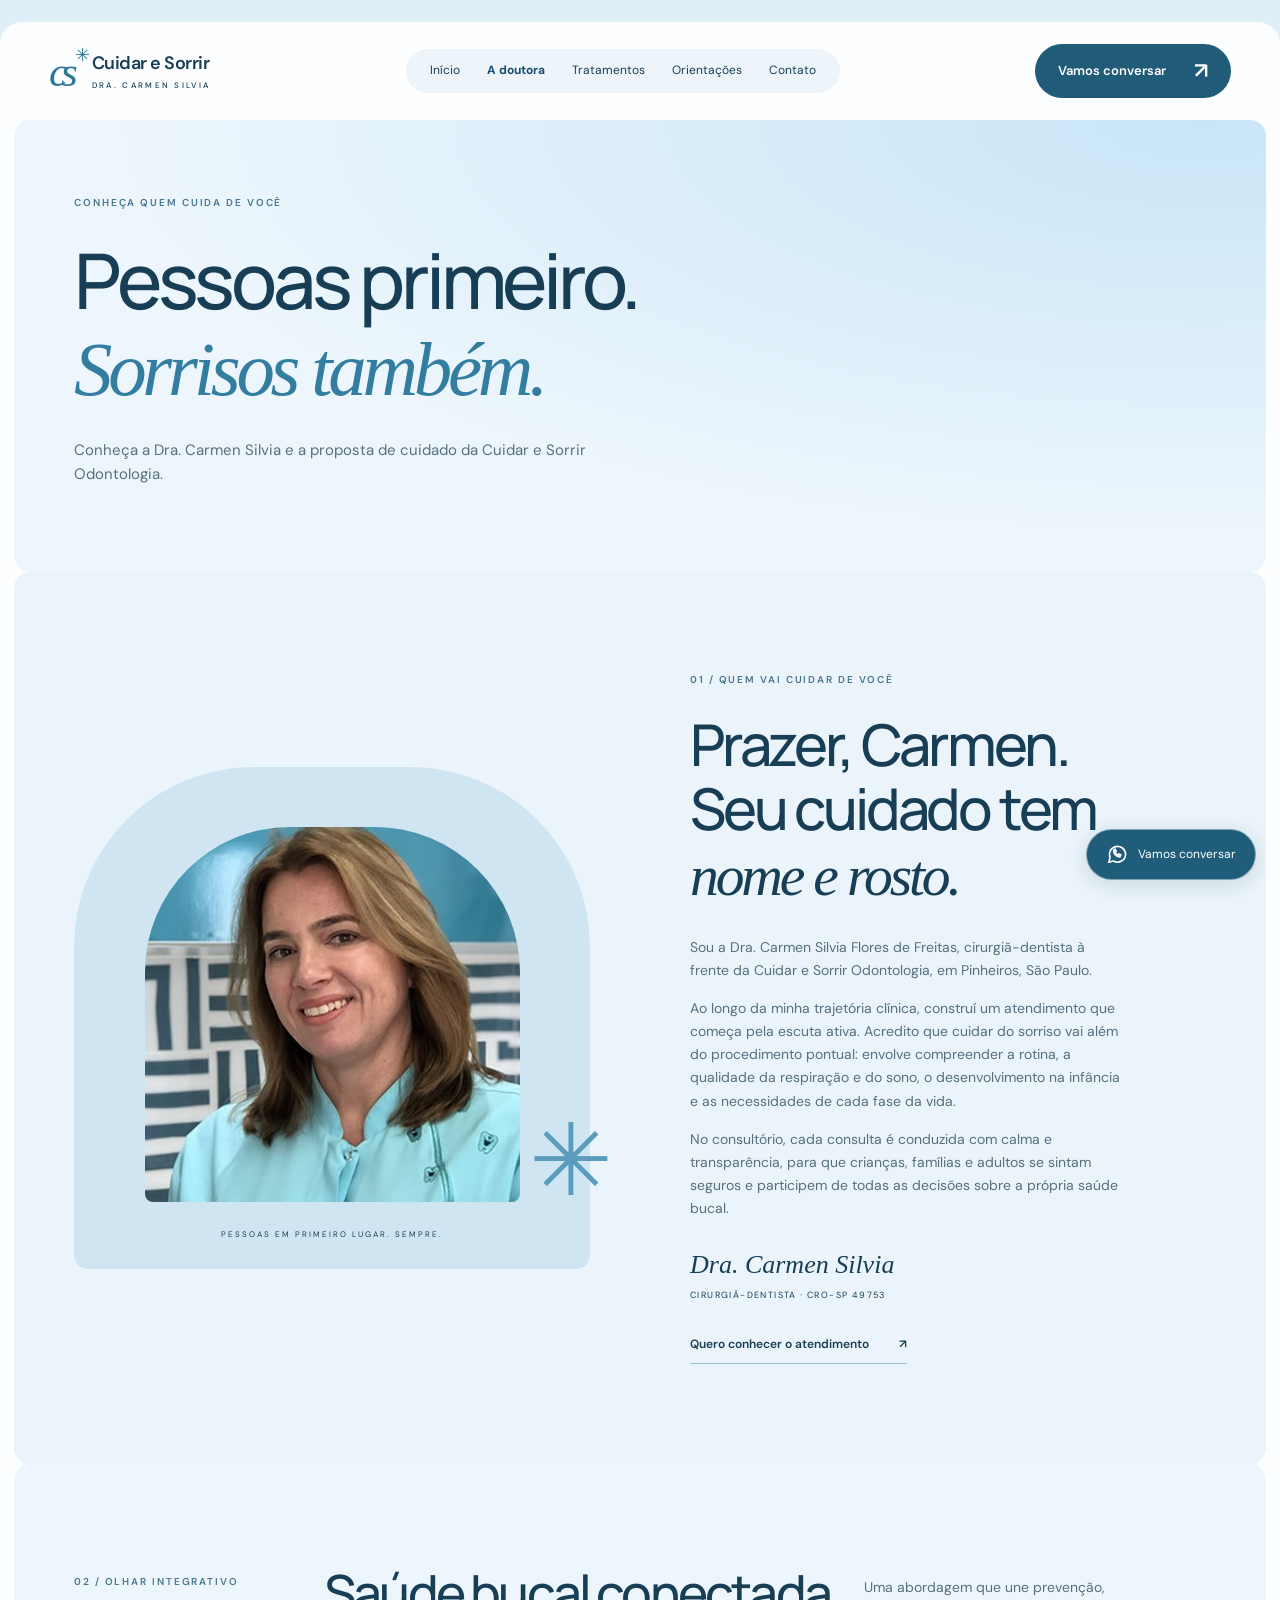
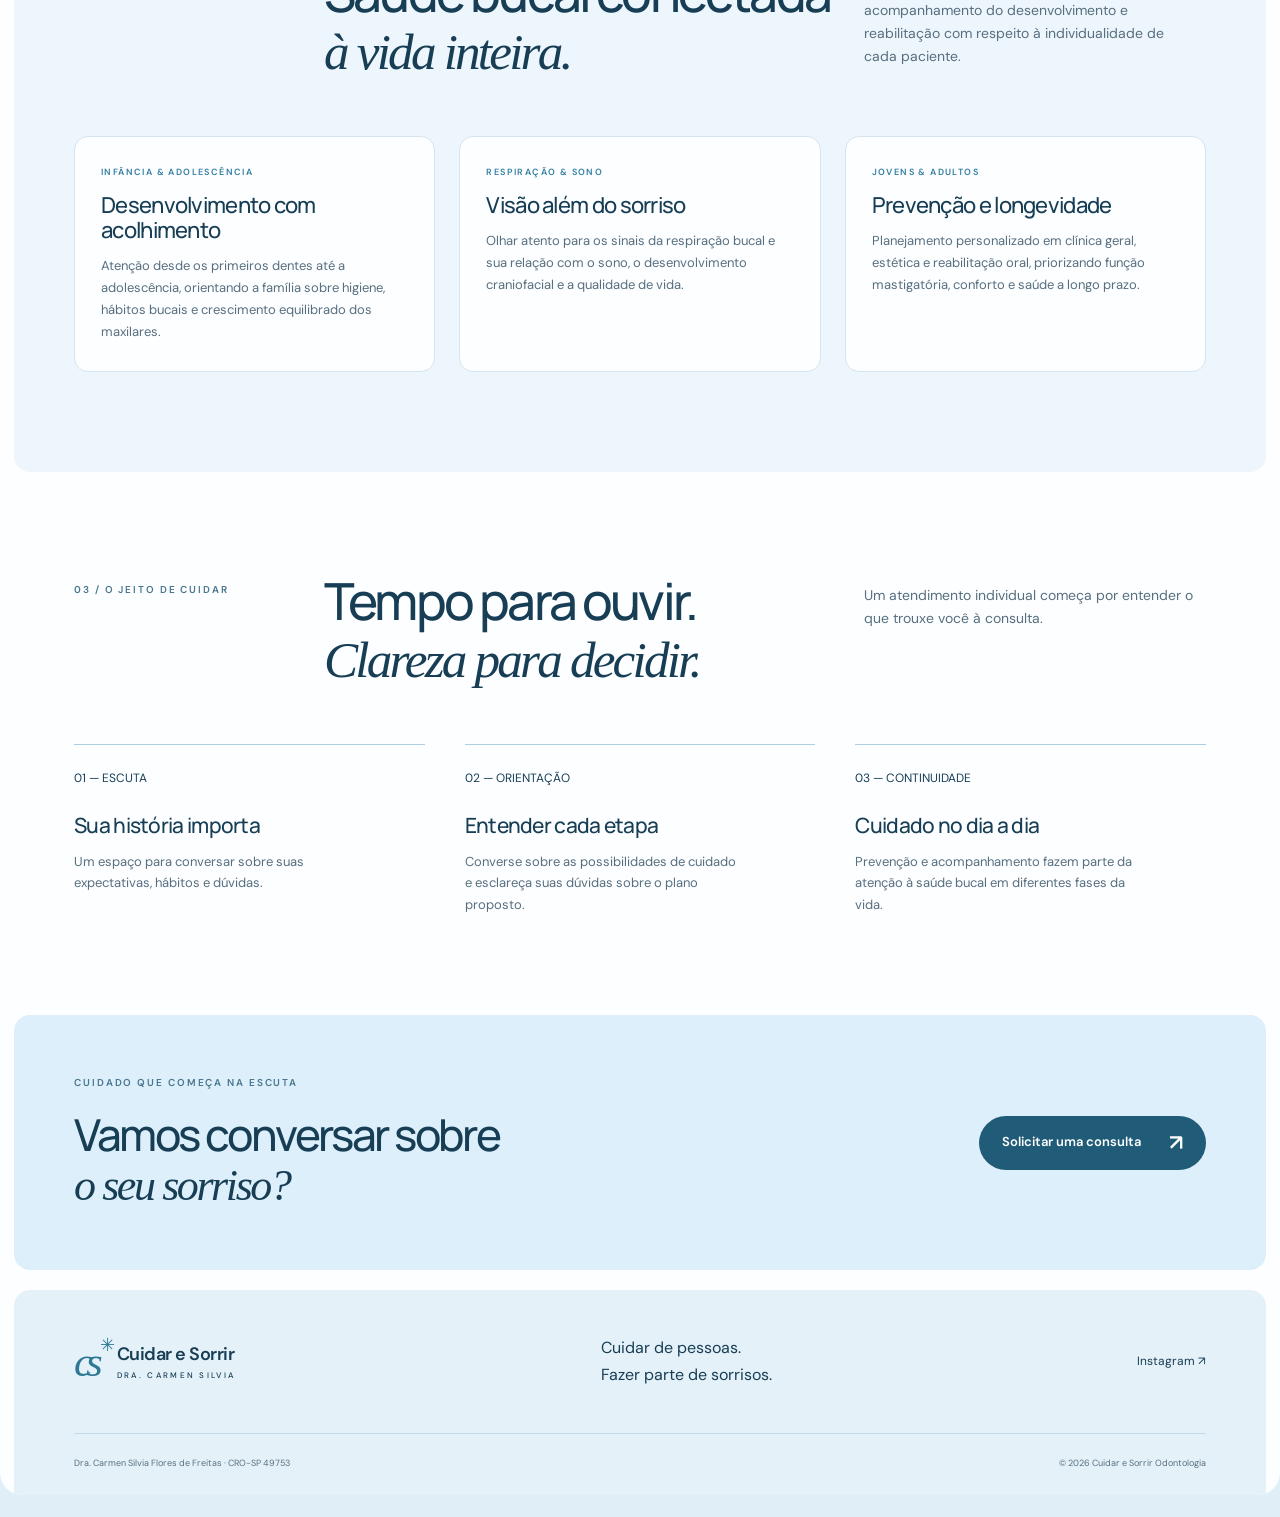
==== a-doutora.html @ aff5146d "dracarmen" ====
<!doctype html><html lang="pt-BR"><head><meta charset="utf-8"><meta name="viewport" content="width=device-width,initial-scale=1"><title>A doutora · Carmen Silvia | Cuidar e Sorrir</title><meta name="description" content="Conheça a Dra. Carmen Silvia Flores de Freitas, CRO-SP 49753, da Cuidar e Sorrir Odontologia em Pinheiros."><meta name="robots" content="index,follow"><link rel="canonical" href="https://dracarmensilvia.com.br/a-doutora.html"><meta name="theme-color" content="#dceff8"><meta property="og:locale" content="pt_BR"><meta property="og:site_name" content="Cuidar e Sorrir Odontologia"><meta property="og:title" content="A doutora · Carmen Silvia | Cuidar e Sorrir"><meta property="og:description" content="Conheça a Dra. Carmen Silvia Flores de Freitas, CRO-SP 49753, da Cuidar e Sorrir Odontologia em Pinheiros."><meta property="og:type" content="website"><meta property="og:url" content="https://dracarmensilvia.com.br/a-doutora.html"><meta property="og:image" content="https://dracarmensilvia.com.br/assets/dra-carmen.jpg"><meta property="og:image:alt" content="Dra. Carmen Silvia Flores de Freitas - Cuidar e Sorrir Odontologia"><meta name="twitter:card" content="summary_large_image"><link rel="icon" href="favicon.svg" type="image/svg+xml"><link rel="stylesheet" href="style.css"><link rel="stylesheet" href="blue-theme.css"><link rel="stylesheet" href="mobile.css"><script type="application/ld+json">{"@context":"https://schema.org","@type":"Dentist","name":"Dra. Carmen Silvia Flores de Freitas — Cuidar e Sorrir Odontologia","image":"https://dracarmensilvia.com.br/assets/dra-carmen.jpg","telephone":"+55-11-99975-5757","address":{"@type":"PostalAddress","streetAddress":"Rua Amaro Cavalheiro, 347, Sala 720","addressLocality":"São Paulo","addressRegion":"SP","postalCode":"05425-011","addressCountry":"BR"},"sameAs":["https://www.instagram.com/dracarmensilvia/"],"@id":"https://dracarmensilvia.com.br/#consultorio","url":"https://dracarmensilvia.com.br/"}</script><script defer src="script.js"></script></head><body><a class="skip" href="#conteudo">Pular para o conteúdo</a><div class="page"><header class="header">
<a class="brand" href="index.html" aria-label="Cuidar e Sorrir, início"><span class="brand-symbol" aria-hidden="true">cs<span>✳</span></span><span>Cuidar e Sorrir<small>DRA. CARMEN SILVIA</small></span></a>
<button class="menu-toggle" aria-expanded="false" aria-controls="navegacao" type="button">Menu <span aria-hidden="true">☰</span></button>
<nav id="navegacao" aria-label="Principal"><a href="index.html">Início</a><a aria-current="page" href="a-doutora.html">A doutora</a><a href="tratamentos.html">Tratamentos</a><a href="orientacoes.html">Orientações</a><a href="contato.html">Contato</a></nav>
<a class="button header-cta" href="contato.html#agendar">Vamos conversar <span aria-hidden="true">↗</span></a>
</header><main id="conteudo"><section class="page-banner"><span class="eyebrow dark">CONHEÇA QUEM CUIDA DE VOCÊ</span><h1>Pessoas primeiro.<br><em>Sorrisos também.</em></h1><p>Conheça a Dra. Carmen Silvia e a proposta de cuidado da Cuidar e Sorrir Odontologia.</p></section><section class="about section" id="doutora" aria-labelledby="doutora-titulo"><div class="portrait-wrap"><div class="portrait"><img src="assets/dra-carmen.jpg" alt="Dra. Carmen Silvia sorrindo, com uniforme azul-claro" loading="lazy" width="375" height="375"></div><span class="portrait-note">PESSOAS EM PRIMEIRO LUGAR. SEMPRE.</span><span class="portrait-flower" aria-hidden="true">✳</span></div><div class="about-copy"><span class="eyebrow dark">01 / QUEM VAI CUIDAR DE VOCÊ</span><h2 id="doutora-titulo">Prazer, Carmen.<br>Seu cuidado tem<br><em>nome e rosto.</em></h2><p>Sou a Dra. Carmen Silvia Flores de Freitas, cirurgiã-dentista à frente da Cuidar e Sorrir Odontologia, em Pinheiros, São Paulo.</p><p>Ao longo da minha trajetória clínica, construí um atendimento que começa pela escuta ativa. Acredito que cuidar do sorriso vai além do procedimento pontual: envolve compreender a rotina, a qualidade da respiração e do sono, o desenvolvimento na infância e as necessidades de cada fase da vida.</p><p>No consultório, cada consulta é conduzida com calma e transparência, para que crianças, famílias e adultos se sintam seguros e participem de todas as decisões sobre a própria saúde bucal.</p><div class="signature">Dra. Carmen Silvia<small>CIRURGIÃ-DENTISTA · CRO-SP 49753</small></div><a class="text-link" href="contato.html#agendar">Quero conhecer o atendimento <span aria-hidden="true">↗</span></a></div></section><section class="section trust-strip" aria-labelledby="pilares-titulo"><div class="section-heading"><span class="eyebrow dark">02 / OLHAR INTEGRATIVO</span><h2 id="pilares-titulo">Saúde bucal conectada<br><em>à vida inteira.</em></h2><p>Uma abordagem que une prevenção, acompanhamento do desenvolvimento e reabilitação com respeito à individualidade de cada paciente.</p></div><div class="trust-grid"><div class="trust-card"><span>INFÂNCIA & ADOLESCÊNCIA</span><h3>Desenvolvimento com acolhimento</h3><p>Atenção desde os primeiros dentes até a adolescência, orientando a família sobre higiene, hábitos bucais e crescimento equilibrado dos maxilares.</p></div><div class="trust-card"><span>RESPIRAÇÃO & SONO</span><h3>Visão além do sorriso</h3><p>Olhar atento para os sinais da respiração bucal e sua relação com o sono, o desenvolvimento craniofacial e a qualidade de vida.</p></div><div class="trust-card"><span>JOVENS & ADULTOS</span><h3>Prevenção e longevidade</h3><p>Planejamento personalizado em clínica geral, estética e reabilitação oral, priorizando função mastigatória, conforto e saúde a longo prazo.</p></div></div></section><section class="section"><div class="section-heading"><span class="eyebrow dark">03 / O JEITO DE CUIDAR</span><h2>Tempo para ouvir.<br><em>Clareza para decidir.</em></h2><p>Um atendimento individual começa por entender o que trouxe você à consulta.</p></div><div class="steps"><div><span>01 — ESCUTA</span><h3>Sua história importa</h3><p>Um espaço para conversar sobre suas expectativas, hábitos e dúvidas.</p></div><div><span>02 — ORIENTAÇÃO</span><h3>Entender cada etapa</h3><p>Converse sobre as possibilidades de cuidado e esclareça suas dúvidas sobre o plano proposto.</p></div><div><span>03 — CONTINUIDADE</span><h3>Cuidado no dia a dia</h3><p>Prevenção e acompanhamento fazem parte da atenção à saúde bucal em diferentes fases da vida.</p></div></div></section><section class="page-cta"><div><span class="eyebrow dark">CUIDADO QUE COMEÇA NA ESCUTA</span><h2>Vamos conversar sobre<br><em>o seu sorriso?</em></h2></div><a class="button" href="contato.html#agendar">Solicitar uma consulta <span aria-hidden="true">↗</span></a></section></main><footer><div class="footer-top"><a class="brand" href="index.html"><span class="brand-symbol" aria-hidden="true">cs<span>✳</span></span><span>Cuidar e Sorrir<small>DRA. CARMEN SILVIA</small></span></a><p>Cuidar de pessoas.<br>Fazer parte de sorrisos.</p><a href="https://www.instagram.com/dracarmensilvia/" target="_blank" rel="noopener noreferrer">Instagram ↗</a></div><div class="footer-bottom"><span>Dra. Carmen Silvia Flores de Freitas · CRO-SP 49753</span><span>© <span id="year">2026</span> Cuidar e Sorrir Odontologia</span></div></footer></div><a class="floating" href="https://wa.me/5511999755757" target="_blank" rel="noopener noreferrer" aria-label="Conversar com a clínica pelo WhatsApp"><svg width="23" height="23" viewBox="0 0 24 24" fill="none" stroke="currentColor" stroke-width="1.7" aria-hidden="true"><path d="M20.5 11.5a8.5 8.5 0 0 1-12.8 7.3L3 20l1.2-4.6A8.5 8.5 0 1 1 20.5 11.5Z"/><path d="M8 7.5c0 4 2.5 6.5 6.5 7l1-2-2-1-1 1c-1.5-.7-2.3-1.5-3-3l1-1-1-2-1.5 1Z"/></svg><span>Vamos conversar</span></a></body></html>
---- style.css ----
@import url('https://fonts.googleapis.com/css2?family=DM+Sans:wght@400;500;600;700&family=Manrope:wght@400;500;600;700;800&display=swap');
:root{--ink:#193c36;--muted:#62716a;--green:#153f37;--lime:#deedc9;--paper:#fffefa;--line:#dce2d9}*{box-sizing:border-box}html{scroll-behavior:smooth;scroll-padding-top:100px}body{margin:0;background:#e4ece7;color:var(--ink);font-family:'DM Sans',Arial,sans-serif;font-size:15px;line-height:1.65}button,input,select{font:inherit}a{color:inherit;text-decoration:none}button,a,input,select,summary{-webkit-tap-highlight-color:transparent}button{cursor:pointer}a:focus-visible,button:focus-visible,summary:focus-visible{outline:3px solid #b2822c;outline-offset:5px}input:focus,select:focus{outline:2px solid #59784e;outline-offset:2px}img{display:block;max-width:100%}h1,h2,h3,p{margin:0}h1,h2,h3{font-family:Manrope,Arial,sans-serif;font-weight:500;letter-spacing:-.055em;line-height:1.12}h2{font-size:clamp(36px,4.5vw,64px)}h2 em,h1 em{font-family:Georgia,serif;font-weight:400}p{color:var(--muted)}.page{max-width:1500px;margin:22px auto;background:var(--paper);padding:0 14px;border-radius:22px;overflow:hidden}.header{height:98px;display:flex;align-items:center;justify-content:space-between;padding:0 35px;gap:20px}.brand{display:flex;align-items:center;gap:12px;font-weight:600;font-size:18px;line-height:1.25;letter-spacing:-.5px}.brand small{display:block;font-size:8px;font-weight:500;letter-spacing:2.3px;margin-top:5px}.brand-symbol{position:relative;font:italic 43px Georgia;letter-spacing:-7px;padding-right:9px}.brand-symbol>span{position:absolute;font:18px Arial;right:-3px;top:-3px}.header nav{display:flex;gap:27px;background:#f0f3ed;padding:12px 24px;border-radius:40px;font-size:12px}.header nav a:hover{color:#7c5924}.button{display:inline-flex;align-items:center;justify-content:center;gap:28px;border:0;border-radius:40px;background:var(--green);color:white;padding:16px 23px;font-size:13px;font-weight:600;line-height:1.3;transition:background .2s,transform .2s}.button:hover{background:#386153;transform:translateY(-2px)}.button span{font-size:22px;line-height:1}.menu-toggle{display:none}.hero{position:relative;isolation:isolate;min-height:720px;background:#193e39;border-radius:15px;color:white;padding:32px 44px;display:flex;flex-direction:column;justify-content:space-between;overflow:hidden}.hero-art{position:absolute;inset:0;z-index:-2;background-image:linear-gradient(90deg,rgba(12,42,37,.98),rgba(12,42,37,.91) 29%,rgba(12,42,37,.12) 76%),url('assets/respiracao-e-sono.jpg');background-size:cover,72% auto;background-position:center,right top;background-repeat:no-repeat}.hero:after{content:'';position:absolute;inset:50% 0 0;z-index:-1;background:linear-gradient(transparent,#163b36)}.hero-top{display:flex;align-items:center;justify-content:space-between;gap:20px}.eyebrow{display:block;font-size:10px;font-weight:600;letter-spacing:1.9px;color:#dfeddb}.eyebrow i{display:inline-block;background:#d3e9bd;width:7px;height:7px;border-radius:50%;margin-right:9px}.hero-coordinate{font-size:9px;letter-spacing:1.7px}.hero-copy{padding:48px 0}.hero h1{font-size:clamp(62px,7.2vw,105px);line-height:1.01;letter-spacing:-6px}.hero h1 em{color:var(--lime)}.hero-copy p{color:#e3eae1;font-size:14px;margin:25px 0}.light{background:var(--paper);color:var(--ink)}.light:hover{background:var(--lime)}.hero-bottom{display:flex;align-items:end;justify-content:space-between;gap:20px}.tags{display:flex;flex-wrap:wrap;gap:7px;max-width:370px}.tags a{font-size:10px;padding:7px 13px;background:#ffffff13;border:1px solid #ffffff35;border-radius:30px;backdrop-filter:blur(10px)}.tags a:hover{background:#ffffff30}.doctor-mini{display:flex;align-items:center;gap:14px;background:var(--paper);color:var(--ink);padding:12px 16px 12px 12px;border-radius:12px}.doctor-mini img{object-fit:cover;border-radius:7px}.doctor-mini strong{font-size:13px;display:block}.doctor-mini small{font-size:10px;color:var(--muted)}.doctor-mini>span:last-child{margin-left:15px;font-size:23px}.intro-strip{display:flex;justify-content:space-between;align-items:center;gap:30px;padding:38px 44px;border-bottom:1px solid var(--line)}.intro-strip p{font-size:16px}.intro-strip strong{font-weight:400;color:var(--ink)}.intro-strip>span{font-size:9px;letter-spacing:1px}.intro-strip b{font-size:20px;margin:0 12px;font-weight:400}.section{padding:100px 60px}.dark{color:#5a7062}.section-heading{display:grid;grid-template-columns:.65fr 1.5fr 1fr;gap:28px;align-items:start;margin-bottom:55px}.section-heading>.eyebrow{padding-top:10px}.section-heading p{font-size:14px;padding-top:12px;max-width:330px}.section-heading h2{font-size:clamp(36px,4vw,56px)}.service{display:grid;grid-template-columns:.25fr 1.3fr 1.3fr 50px;gap:30px;align-items:center;padding:31px 0;border-top:1px solid var(--line);transition:background .2s}.service:last-child{border-bottom:1px solid var(--line)}.service:hover{background:#f0f4e9}.number{font-size:12px;color:#829080}.service h3{font-size:27px;letter-spacing:-1px}.service-label{font-size:9px;font-weight:600;letter-spacing:1px}.service p{font-size:13px;max-width:390px;margin-top:8px}.circle{border:1px solid #a9b8a7;border-radius:50%;width:44px;height:44px;display:grid;place-items:center;font-size:23px}.service:hover .circle{background:var(--green);color:white}.about{background:#eef1e8;display:grid;grid-template-columns:1fr 1fr;gap:100px;align-items:center;border-radius:16px}.portrait-wrap{position:relative;background:#d6e0d2;border-radius:180px 180px 14px 14px;padding:60px 36px 28px}.portrait{max-width:375px;margin:0 auto;overflow:hidden;border-radius:145px 145px 8px 8px}.portrait img{width:100%;height:auto}.portrait-note{display:block;text-align:center;font-size:8px;letter-spacing:2px;margin-top:26px}.portrait-flower{position:absolute;right:-23px;bottom:58px;font-size:100px;line-height:1;color:#718a62}.about h2{margin:23px 0 28px}.about p{font-size:14px;margin:15px 0;max-width:430px}.signature{font:italic 26px Georgia;margin:30px 0}.signature small{display:block;font:9px 'DM Sans',Arial;letter-spacing:1.4px;margin-top:9px}.text-link{display:inline-flex;gap:30px;align-items:center;border-bottom:1px solid #a8b4a0;padding-bottom:8px;font-size:12px;font-weight:600}.text-link:hover{color:#8a642b}.education .text-link{margin-top:23px}.editorial-grid{display:grid;grid-template-columns:.7fr 2fr;gap:55px}.big-asterisk{display:block;font-size:120px;font-weight:400;line-height:1;color:#769266;margin:0 0 30px}.editorial-intro h3{font-size:27px;letter-spacing:-1px}.editorial-intro p{font-size:13px;margin-top:20px;max-width:240px}.editorial-count{display:block;font-size:8px;line-height:2;letter-spacing:1.3px;margin-top:45px}.publications{display:grid;grid-template-columns:repeat(2,minmax(0,1fr));gap:24px}.publication{padding:0;border:0;background:transparent;color:var(--ink);text-align:left;min-width:0}.publication img{width:100%;height:auto;aspect-ratio:4/5;object-fit:contain;border-radius:12px;background:#e9f4fa;transition:filter .2s}.publication:hover img{filter:brightness(.94)}.publication>span{display:flex;justify-content:space-between;align-items:center;padding:12px 2px;font-size:12px}.publication b{font-size:23px;font-weight:400}.content-note{font-size:11px;border-top:1px solid var(--line);margin-top:35px;padding-top:18px}.journey{background:#e2ebd8;border-radius:16px}.journey h2{margin-top:22px}.steps{display:grid;grid-template-columns:repeat(3,1fr);gap:40px;margin-top:55px}.steps>div{border-top:1px solid #acbda4;padding-top:20px}.steps span{font-size:12px}.steps h3{font-size:21px;letter-spacing:-.7px;margin:25px 0 13px}.steps p{font-size:13px;max-width:280px}.booking{display:grid;grid-template-columns:1.1fr 1fr;gap:100px;background:var(--green);color:white;border-radius:16px;margin-top:14px}.booking h2{font-size:clamp(40px,5.5vw,76px);margin:26px 0}.booking h2 em{color:var(--lime)}.booking p{color:#c7d6cd;font-size:14px}.booking-details{margin-top:40px;padding-top:22px;border-top:1px solid #ffffff30}.booking-details span{display:block;font-size:14px}.booking-details small{display:block;margin-top:8px;font-size:11px;color:#c7d6cd}form{background:var(--paper);color:var(--ink);border-radius:14px;padding:32px;align-self:center}form h3{font-size:24px;letter-spacing:-1px;margin-bottom:28px}label{display:block;margin:17px 0 7px;font-size:11px;font-weight:600}label span{color:var(--muted);font-weight:400}input,select{width:100%;min-height:48px;border:1px solid #dce2d9;background:#fff;color:var(--ink);border-radius:7px;padding:11px 12px;font-size:12px}form .button{width:100%;margin-top:26px;justify-content:space-between}.booking .form-note{font-size:10px;line-height:1.6;color:var(--muted);margin-top:14px}.contact{display:grid;grid-template-columns:1fr 1fr;gap:70px}.contact h2{margin:22px 0 30px}.contact-info>div{padding:20px 0;border-bottom:1px solid var(--line)}.contact-info>div:first-child{padding-top:0}.contact-info span{font-size:9px;letter-spacing:1.4px;color:var(--muted)}.contact-info p,.contact-info a{display:block;font-size:16px;margin-top:9px;color:var(--ink)}.faq{display:grid;grid-template-columns:1fr 1.4fr;gap:50px;border-top:1px solid var(--line);padding-top:65px}.faq h2{font-size:40px;margin-top:15px}details{border-bottom:1px solid var(--line)}summary{cursor:pointer;padding:20px 26px 20px 0;font-size:14px}details p{font-size:13px;padding-bottom:22px;max-width:560px}footer{padding:45px 60px 24px;background:#eaf0e5;border-radius:16px 16px 0 0}.footer-top{display:flex;align-items:center;justify-content:space-between;gap:25px;padding-bottom:45px}.footer-top p{font-size:16px;color:var(--ink)}.footer-top>a:last-child{font-size:12px}.footer-bottom{border-top:1px solid #ccd7c7;padding-top:22px;display:flex;justify-content:space-between;gap:20px;font-size:9px;color:var(--muted)}.floating{position:fixed;right:24px;bottom:20px;display:flex;align-items:center;gap:9px;background:#1a533f;color:white;border:1px solid #ffffff70;border-radius:40px;padding:13px 19px;z-index:20;box-shadow:0 4px 20px #193c3626;font-size:12px}.floating:hover{background:#2e6e54}.skip{position:fixed;left:20px;top:-100px;background:white;padding:15px;z-index:99}.skip:focus{top:15px}dialog{border:0;border-radius:12px;max-width:min(600px,94vw);max-height:92dvh;padding:16px;background:var(--paper);color:var(--ink)}dialog::backdrop{background:#06241fe8}dialog img{width:auto;max-height:72dvh;margin:auto;object-fit:contain}dialog>a{display:block;font-size:12px;text-align:center;padding-top:12px}.dialog-header{display:flex;align-items:center;justify-content:space-between;gap:20px;margin-bottom:12px}.dialog-header h2{font-size:17px;letter-spacing:-.4px}.dialog-header button{background:#eaf0e5;border:0;border-radius:50%;width:36px;height:36px;flex-shrink:0}body.modal-open{overflow:hidden}
@media(min-width:1500px){.page{margin:30px auto}}@media(max-width:1100px){.section{padding:75px 35px}.header{padding:0 20px}.header nav{gap:15px;padding:12px 18px}.hero{padding:30px;min-height:660px}.hero h1{font-size:85px}.section-heading{grid-template-columns:1fr 1fr}.section-heading>.eyebrow{grid-column:1/-1}.about,.booking{gap:50px}.intro-strip{padding:30px}.intro-strip>span{max-width:290px}.service{gap:20px}.editorial-grid{gap:25px}.editorial-intro h3{font-size:23px}}
@media(max-width:760px){html{scroll-padding-top:20px}.page{margin:8px;padding:0 7px;border-radius:16px}.header{height:83px;padding:0 12px;flex-wrap:wrap;position:relative;z-index:10}.brand{font-size:16px;gap:9px}.brand small{font-size:7px}.brand-symbol{font-size:37px}.header-cta{display:none}.menu-toggle{display:flex;gap:13px;background:transparent;border:1px solid #c8d2c3;border-radius:30px;padding:8px 14px;font-size:12px;color:var(--ink)}.header nav{display:none;position:absolute;left:0;right:0;top:76px;background:var(--paper);border:1px solid var(--line);border-radius:12px;padding:18px;box-shadow:0 12px 20px #193c3620;flex-direction:column;font-size:15px}.header nav.open{display:flex}.hero{min-height:760px;padding:25px 22px}.hero-art{background-size:cover,auto 79%;background-position:center,66% top;background-image:linear-gradient(90deg,#103b35eb,#103b3590 60%,#103b3530),url('assets/respiracao-e-sono.jpg')}.hero-top{align-items:start}.hero-coordinate{display:none}.eyebrow{font-size:8px;letter-spacing:1.3px}.hero-copy{padding:40px 0}.hero h1{font-size:clamp(60px,12vw,86px);letter-spacing:-3.7px}.hero-copy p{font-size:13px;line-height:1.8}.hero-bottom{flex-direction:column;align-items:start;gap:22px}.tags{max-width:100%}.tags a{font-size:9px}.doctor-mini{width:100%;max-width:310px}.doctor-mini>span:last-child{margin-left:auto}.intro-strip{padding:28px 17px;display:block}.intro-strip p{font-size:14px}.intro-strip>span{display:block;font-size:7px;max-width:100%;margin-top:20px}.intro-strip b{margin:0 7px;font-size:15px}.section{padding:65px 18px}.section-heading{grid-template-columns:1fr;gap:20px;margin-bottom:32px}.section-heading h2{font-size:40px}.section-heading p{max-width:100%;padding-top:0;font-size:13px}.service{grid-template-columns:25px 1fr 36px;gap:12px;padding:26px 0}.service h3{font-size:26px}.service>div{grid-column:2;grid-row:2}.service>.circle{grid-column:3;grid-row:1;width:34px;height:34px;font-size:20px}.service .number{align-self:start;padding-top:6px;font-size:10px}.service p{font-size:12px}.service-label{font-size:8px}.about{grid-template-columns:1fr;gap:40px}.portrait-wrap{max-width:360px;width:100%;margin:auto;padding:35px 28px 23px}.portrait-flower{right:-5px;font-size:85px;bottom:50px}.portrait-note{font-size:7px;letter-spacing:1.3px}.about h2{font-size:43px}.about p{font-size:13px}.editorial-grid{grid-template-columns:1fr;gap:30px}.editorial-intro{display:grid;grid-template-columns:65px 1fr;gap:0 15px}.big-asterisk{font-size:70px;grid-row:1/3;margin:0}.editorial-intro h3{font-size:24px}.editorial-intro p{font-size:12px;margin-top:12px;max-width:100%}.editorial-count{display:none}.publications{gap:18px 12px}.publication>span{font-size:10px;gap:4px;line-height:1.4}.publication b{font-size:19px}.content-note{font-size:10px}.steps{grid-template-columns:1fr;gap:30px;margin-top:35px}.steps h3{margin:15px 0 10px}.steps p{max-width:100%}.booking{grid-template-columns:1fr;gap:35px}.booking h2{font-size:54px}.booking-details{margin-top:28px}form{padding:24px 18px}form h3{font-size:23px}.contact{grid-template-columns:1fr;gap:35px}.contact h2{font-size:43px}.contact-info p,.contact-info a{font-size:14px}.faq{grid-template-columns:1fr;gap:20px}.faq h2{font-size:36px}summary{font-size:13px}.footer-top{align-items:start;flex-wrap:wrap;padding-bottom:28px}.footer-top p{font-size:13px}.footer-top>a:last-child{width:100%}footer{padding:32px 18px 90px}.footer-bottom{flex-direction:column;gap:9px;font-size:9px}.floating{right:16px;bottom:14px;font-size:11px;padding:12px 15px}dialog{padding:12px}.dialog-header h2{font-size:14px}dialog img{max-height:70dvh}}@media(prefers-reduced-motion:reduce){html{scroll-behavior:auto}*,*:before,*:after{transition:none!important}}
---- blue-theme.css ----
:root{--ink:#173e55;--muted:#586f7f;--green:#205b78;--lime:#d8edf9;--paper:#fcfeff;--line:#d5e4ed}body{background:#e0eff7}.header nav{background:#edf5fa}.header nav a[aria-current=page]{color:#174e70;font-weight:700}.header nav a:hover,.text-link:hover{color:#177799}.button:hover{background:#327e9e}.brand-symbol{color:#2d7895}.hero{background:#204e68}.hero-art{background-image:linear-gradient(90deg,#153d55fa,#153d55e8 29%,#153d5525 76%),url('assets/respiracao-e-sono.jpg')}.hero:after{background:linear-gradient(transparent,#173f58)}.hero h1 em{color:#d7efff}.hero .eyebrow{color:#e0f4ff}.hero-copy p{color:#e4f3fb}.hero .eyebrow i{background:#a8d9f2}.dark{color:#49768e}.about{background:#eaf4fa}.portrait-wrap{background:#cfe5f2}.portrait-flower,.big-asterisk{color:#5b9cbd}.journey{background:#deeffa}.steps>div{border-color:#aecfdf}.booking{background:#1d4e69}.booking .eyebrow{color:#d7edf9}.booking h2 em{color:#badff4}.booking p,.booking-details small{color:#d4e6f2}.service:hover{background:#edf6fc}.circle{border-color:#aac6d7}.text-link{border-color:#a2c1d2}.floating{background:#205d7a}.floating:hover{background:#337f9f}footer{background:#e5f1f8}.footer-bottom{border-color:#c2dce9}.dialog-header button{background:#e2f0f9}
.page-banner{padding:75px 60px 85px;background:radial-gradient(ellipse at 95% 0,#c8e5f7,transparent 65%),#edf6fc;border-radius:16px}.page-banner h1{font-size:clamp(45px,6vw,84px);margin:25px 0;max-width:950px}.page-banner h1 em{font-family:Georgia,serif;font-weight:400;color:#337ea0}.page-banner p{max-width:570px;font-size:15px}.page-cta{padding:60px;display:flex;justify-content:space-between;align-items:center;gap:30px;background:#dceffa;border-radius:16px;margin-bottom:20px}.page-cta h2{font-size:44px;margin-top:18px}.page-cta .button{flex-shrink:0}.home-care-grid{display:grid;grid-template-columns:repeat(3,1fr);gap:20px;margin-bottom:35px}.home-care-grid>a{background:#eaf4fb;border-radius:14px;padding:30px 25px;position:relative;min-height:260px;transition:background .25s,transform .25s}.home-care-grid>a:nth-child(2){background:#d7ebf8}.home-care-grid>a:nth-child(3){background:#e4f2f6}.home-care-grid>a:hover{background:#cce6f7;transform:translateY(-5px)}.home-care-grid span{font-size:9px;letter-spacing:1.2px}.home-care-grid h3{font-size:29px;margin:30px 0 18px}.home-care-grid p{font-size:12px;max-width:220px}.home-care-grid b{font-weight:400;position:absolute;bottom:23px;right:23px;font-size:26px}.home-education{display:grid;grid-template-columns:1.2fr .8fr;gap:90px;align-items:center}.home-education h2{margin:22px 0}.home-education p{max-width:390px;margin-bottom:30px;font-size:14px}.home-education img{border-radius:16px;max-height:480px;width:auto;margin:auto}.treatment-detail{display:grid;grid-template-columns:.6fr 1.8fr;gap:40px;border-top:1px solid var(--line)}.treatment-detail:nth-of-type(even){background:#f0f7fc;border-radius:14px}.treatment-detail h2{max-width:760px;font-size:45px}.treatment-detail p{margin:25px 0;max-width:650px;font-size:14px}.treatment-detail ul{padding:0;list-style:none;display:flex;flex-wrap:wrap;gap:10px;margin:25px 0 32px}.treatment-detail li{padding:8px 14px;border:1px solid #bbd7e7;border-radius:30px;font-size:11px}.reading-note{background:#edf6fc;border-radius:14px}.reading-note h2{margin:25px 0}.reading-note p{max-width:650px;margin-bottom:25px}.contact-desc{max-width:420px;font-size:14px;margin:0 0 22px}.map-frame{margin-top:28px;border-radius:16px;overflow:hidden;border:1px solid var(--line);background:#eaf4fa;box-shadow:0 10px 30px rgba(23,62,85,.06)}.map-frame iframe{display:block;width:100%;height:270px;border:0}.trust-strip{background:#edf6fc;border-radius:16px}.trust-grid{display:grid;grid-template-columns:repeat(3,1fr);gap:24px;margin-top:10px}.trust-card{background:var(--paper);border:1px solid var(--line);border-radius:14px;padding:28px 26px}.trust-card span{display:block;font-size:9px;font-weight:600;letter-spacing:1.4px;color:#337ea0;margin-bottom:14px}.trust-card h3{font-size:22px;letter-spacing:-.7px;margin-bottom:12px}.trust-card p{font-size:13px;line-height:1.7}
.reveal{opacity:0;transform:translateY(22px);transition:opacity .7s ease,transform .7s cubic-bezier(.2,.65,.3,1)}.reveal.is-visible{opacity:1;transform:none}.publications .publication:nth-child(even),.steps>div:nth-child(2),.home-care-grid>a:nth-child(2){transition-delay:.09s}.steps>div:nth-child(3),.home-care-grid>a:nth-child(3){transition-delay:.16s}.hero-copy{animation:hero-enter .9s ease both}.hero-top,.hero-bottom{animation:hero-enter 1s .12s ease both}.button span,.circle{transition:transform .25s}.button:hover span,.service:hover .circle{transform:translate(2px,-2px)}@keyframes hero-enter{from{opacity:0;transform:translateY(16px)}to{opacity:1;transform:translateY(0)}}
@media(max-width:1100px){.home-education{gap:40px}.page-banner,.page-cta{padding:60px 35px}.header nav{gap:13px;font-size:11px}.header-cta{padding:14px 18px;gap:12px}}@media(max-width:760px){.hero-art{background-image:linear-gradient(90deg,#153d55ef,#153d5590 60%,#153d5530),url('assets/respiracao-e-sono.jpg')}.page-banner{padding:48px 20px}.page-banner h1{font-size:45px;letter-spacing:-2.7px}.page-banner p{font-size:13px}.page-cta{padding:40px 20px;display:block}.page-cta h2{font-size:35px}.page-cta .button{margin-top:28px}.home-care-grid{grid-template-columns:1fr;gap:14px}.home-care-grid>a{min-height:220px;padding:25px}.home-care-grid h3{margin:20px 0 15px}.home-education{grid-template-columns:1fr;gap:35px}.home-education img{max-height:none;width:100%;max-width:340px}.home-education h2{font-size:42px}.treatment-detail{grid-template-columns:1fr;gap:24px}.treatment-detail h2{font-size:35px}.treatment-detail ul{gap:8px}.header nav{font-size:15px}.reading-note h2{font-size:40px}.trust-grid{grid-template-columns:1fr;gap:14px}.map-frame iframe{height:230px}}@media(prefers-reduced-motion:reduce){.reveal{opacity:1;transform:none}*,*:before,*:after{animation:none!important;transition:none!important}}
---- mobile.css ----
/* Preserve intrinsic proportions when an image has HTML width/height attributes. */
.home-education img{height:auto;object-fit:contain}
.portrait img{height:auto;aspect-ratio:1;object-fit:cover}
.doctor-mini img{width:64px;height:64px;flex:0 0 64px;object-fit:cover}
.publication img{height:auto;object-fit:contain}
#dialog-image{height:auto;max-width:100%;object-fit:contain}

@media(max-width:760px){
  html{scroll-padding-top:18px}
  body{font-size:15px}
  .page{margin:6px;padding:0 6px;border-radius:14px}
  .page main,.section,.section>*{min-width:0}
  .header{height:80px;padding:0 10px;gap:10px;flex-wrap:nowrap}
  .brand{font-size:15px;gap:10px;flex-shrink:0}
  .brand small{font-size:7px;letter-spacing:1.6px}
  .brand-symbol{font-size:35px}
  .menu-toggle{min-height:44px;padding:10px 12px;flex-shrink:0}
  .header nav{top:72px;padding:16px;gap:4px;z-index:30}
  .header nav a{display:block;padding:12px;border-radius:6px}
  .header nav a[aria-current=page]{background:#e3f1fa}
  .hero{min-height:0;padding:20px;gap:24px;display:block;background:#173f58}
  .hero-art{inset:0 0 auto;height:clamp(190px,55vw,300px);background-image:linear-gradient(180deg,#153d5530 0%,#173f5805 35%,#173f58 100%),url('assets/respiracao-e-sono.jpg');background-size:100% 100%,100% auto;background-position:center,center top;background-repeat:no-repeat}
  .hero:after{display:none}
  .hero-top{position:relative;min-height:22px}
  .hero-top .eyebrow{font-size:8px;letter-spacing:1.2px;background:#143c56c9;padding:8px 10px;border-radius:20px;width:fit-content}
  .hero-copy{position:relative;margin-top:clamp(130px,37vw,210px);padding:0}
  .hero h1{font-size:clamp(38px,10.8vw,72px);line-height:1.08;letter-spacing:-2px;overflow-wrap:break-word}
  .hero-copy p{font-size:14px;line-height:1.7;margin:22px 0}
  .hero-copy p br{display:none}
  .hero-copy .button{width:100%;justify-content:space-between;min-height:50px;gap:12px}
  .hero-bottom{margin-top:28px;gap:20px;align-items:stretch}
  .tags{gap:8px;max-width:100%}
  .tags a{padding:9px 12px;font-size:10px;line-height:1.5}
  .doctor-mini{width:100%;max-width:none;gap:12px;padding:12px}
  .doctor-mini img{width:56px;height:56px;flex-basis:56px}
  .doctor-mini strong{font-size:12px}
  .doctor-mini small{font-size:10px;line-height:1.5;display:block}
  .doctor-mini>span:last-child{margin-left:auto;flex-shrink:0}
  .intro-strip{padding:26px 16px}
  .intro-strip>span{font-size:8px;line-height:2.2;letter-spacing:.4px}
  .section{padding:48px 18px}
  h2{overflow-wrap:break-word}
  .section-heading{gap:18px;margin-bottom:28px}
  .section-heading h2,.about h2,.home-education h2,.contact h2{font-size:clamp(32px,9.5vw,44px);line-height:1.15;letter-spacing:-1.7px}
  .section-heading p,.about p,.home-education p,.steps p{font-size:14px;line-height:1.75}
  .home-care-grid>a{min-height:225px;padding:25px 22px}
  .home-care-grid h3{font-size:28px;letter-spacing:-1px;padding-right:10px}
  .home-care-grid p{font-size:13px;padding-right:15px}
  .about{gap:30px}
  .portrait-wrap{width:100%;max-width:330px;padding:30px 24px 22px}
  .portrait{width:100%;max-width:282px}
  .portrait img{width:100%;height:auto;aspect-ratio:1;object-fit:cover}
  .portrait-note{font-size:7px;letter-spacing:1px;line-height:1.8}
  .portrait-flower{font-size:65px;right:0;bottom:40px}
  .signature{font-size:24px}
  .signature small{line-height:1.8;font-size:9px;letter-spacing:.8px}
  .home-education{gap:28px}
  .home-education>a{display:block;width:100%;min-width:0}
  .home-education img{display:block;width:100%;max-width:380px;height:auto;max-height:none;aspect-ratio:4/5;object-fit:contain}
  .page-banner{padding:40px 20px 44px}
  .page-banner h1{font-size:clamp(36px,10.5vw,52px);line-height:1.12;letter-spacing:-2px;margin:22px 0;overflow-wrap:break-word}
  .page-banner p{font-size:14px;line-height:1.75}
  .page-banner h1 br{display:none}
  .page-banner h1 em:before{content:' '}
  .service{grid-template-columns:22px minmax(0,1fr) 34px;gap:10px;padding:25px 0}
  .service h3{font-size:25px;line-height:1.2}
  .service-label{font-size:9px;line-height:1.6;display:block;letter-spacing:.6px}
  .service p{font-size:13px;line-height:1.7}
  .treatment-detail{gap:20px}
  .treatment-detail h2{font-size:33px;line-height:1.16;letter-spacing:-1.5px}
  .treatment-detail p{font-size:14px;line-height:1.75;margin:22px 0}
  .treatment-detail .button{width:100%;gap:10px;font-size:12px;padding:16px}
  .treatment-detail li{font-size:12px;max-width:100%;padding:8px 12px}
  .editorial-intro{grid-template-columns:45px minmax(0,1fr);gap:0 12px}
  .big-asterisk{font-size:50px}
  .editorial-intro h3{font-size:24px;line-height:1.2}
  .editorial-intro p{font-size:13px;line-height:1.7}
  .publications{grid-template-columns:minmax(0,1fr);gap:24px;width:100%;max-width:420px;margin:auto}
  .publication{width:100%;display:block}
  .publication img{width:100%;height:auto;aspect-ratio:4/5;object-fit:contain}
  .publication>span{font-size:13px;padding:12px 2px;min-height:44px}
  .education .text-link{line-height:1.6}
  .content-note{font-size:12px;line-height:1.7}
  .reading-note h2,.journey h2{font-size:35px;line-height:1.15}
  .reading-note p{font-size:14px;line-height:1.75}
  .page-cta{padding:35px 20px;margin-bottom:12px}
  .page-cta h2{font-size:clamp(29px,8.5vw,39px);line-height:1.18;letter-spacing:-1.5px}
  .page-cta .button{width:100%;justify-content:space-between;gap:12px}
  .booking{gap:28px;margin-top:12px}
  .booking h2{font-size:clamp(38px,11vw,54px);line-height:1.1;letter-spacing:-2px}
  .booking p{font-size:14px;line-height:1.75}
  form{padding:24px 16px;width:100%;min-width:0}
  form h3{font-size:24px;line-height:1.2}
  label{font-size:12px;margin-top:18px}
  input,select{font-size:16px;min-height:50px;max-width:100%;width:100%;padding:12px 10px}
  form .button{font-size:12px;gap:10px;padding:16px;min-height:52px}
  .booking .form-note{font-size:12px;line-height:1.65}
  .contact{gap:28px}
  .contact-info p,.contact-info a{font-size:15px;line-height:1.7;overflow-wrap:anywhere}
  .contact-info span{font-size:10px}
  .faq{gap:20px}
  .faq h2{font-size:34px}
  summary{font-size:15px;line-height:1.6;padding:20px 0}
  details p{font-size:14px;line-height:1.75}
  .text-link{font-size:13px;line-height:1.7;gap:12px;min-height:44px;max-width:100%}
  .footer-top{gap:24px}
  .footer-top .brand{width:100%}
  .footer-top>a:last-child{font-size:14px;min-height:44px}
  .footer-bottom{font-size:11px;line-height:1.8}
  footer{padding:32px 18px 90px}
  .floating{width:52px;height:52px;right:14px;bottom:calc(14px + env(safe-area-inset-bottom,0px));padding:0;justify-content:center;border-radius:50%}
  .floating>span{display:none}
  dialog{max-width:calc(100vw - 24px);width:440px;max-height:calc(100dvh - 32px);padding:12px;overflow:auto}
  .dialog-header{gap:10px}.dialog-header h2{font-size:15px;line-height:1.4}
  .dialog-header button{min-width:44px;min-height:44px}
  #dialog-image{width:100%;height:auto;max-height:none;aspect-ratio:4/5;object-fit:contain}
  dialog>a{font-size:13px;min-height:44px;padding:14px 0 0}
}
@media(min-width:761px) and (max-width:980px){
  .header{gap:12px;padding:0 12px}.header nav{gap:12px;padding:12px 16px}.header-cta{display:none}
  .home-care-grid{gap:12px}.home-care-grid>a{padding:22px 18px}.home-care-grid h3{font-size:25px}
  .about,.booking{gap:30px}.section{padding-left:28px;padding-right:28px}
}
@media(prefers-reduced-motion:reduce){.reveal{opacity:1;transform:none}}
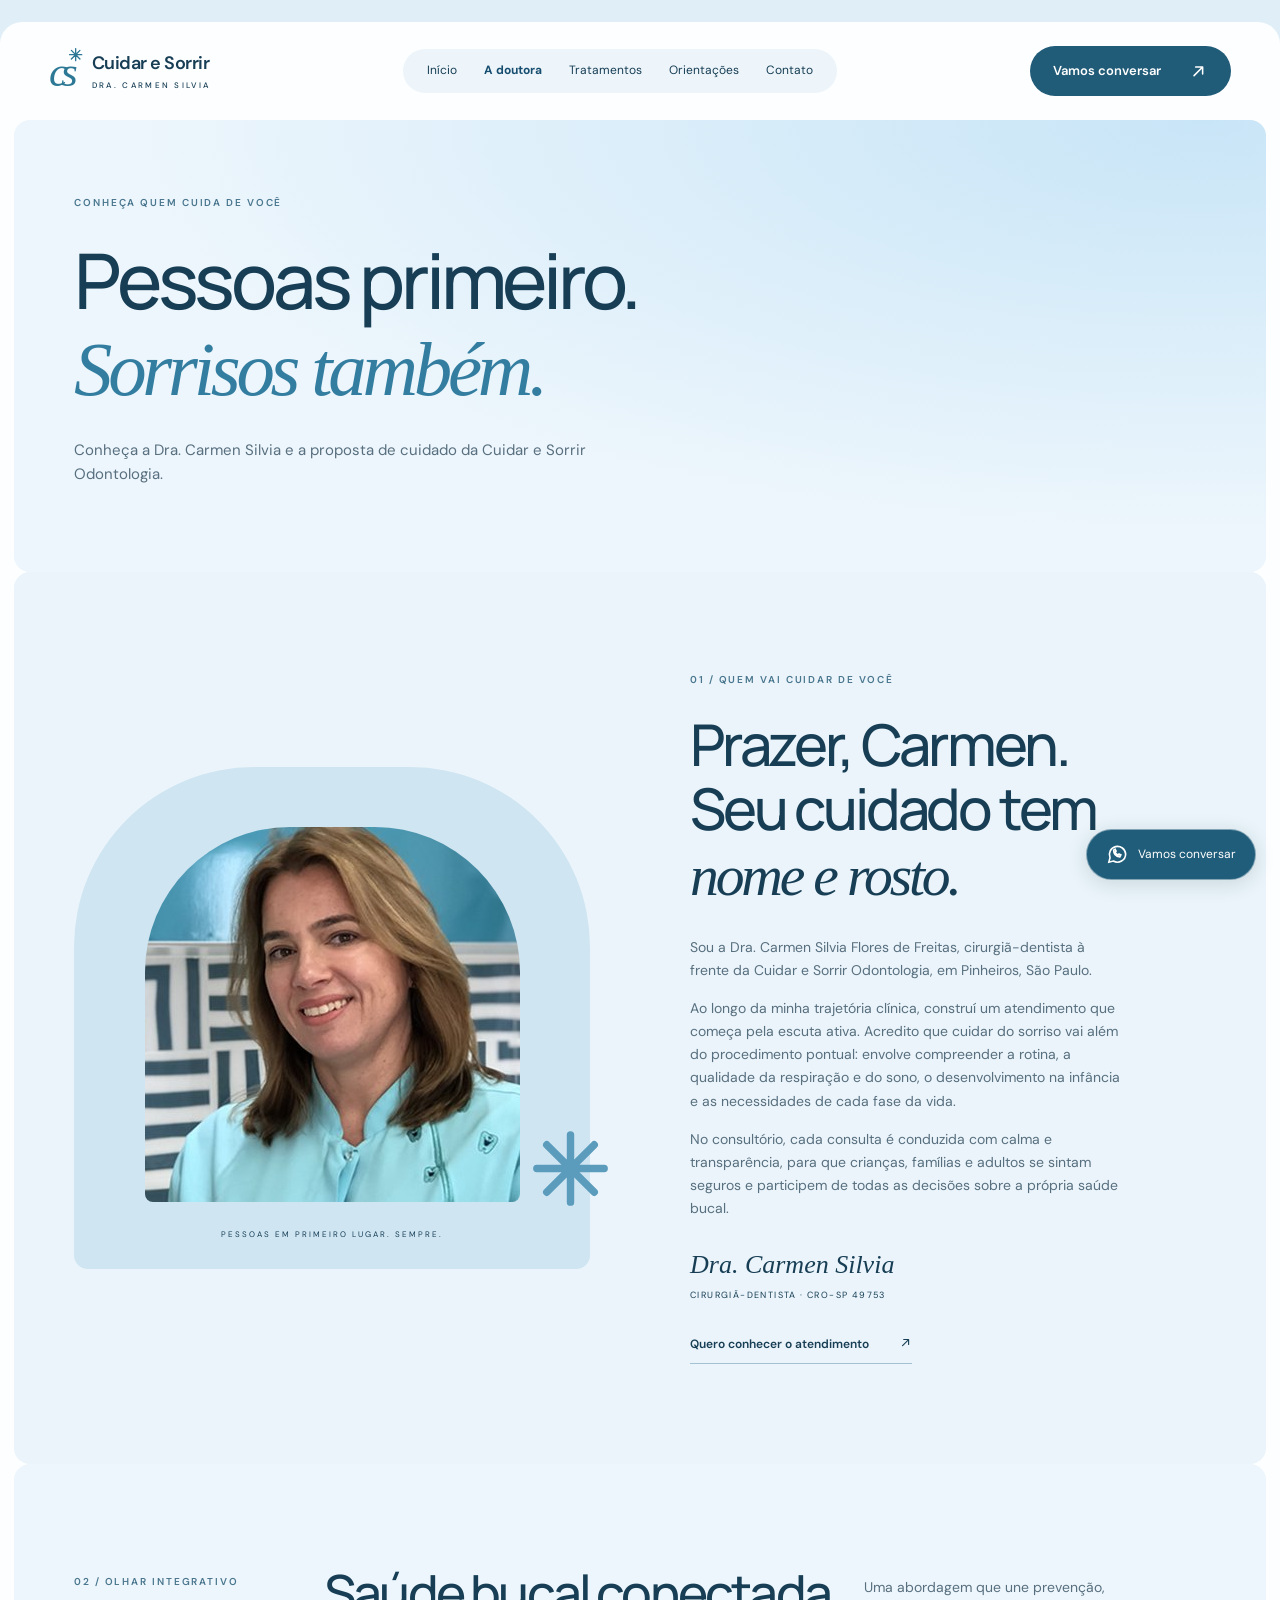
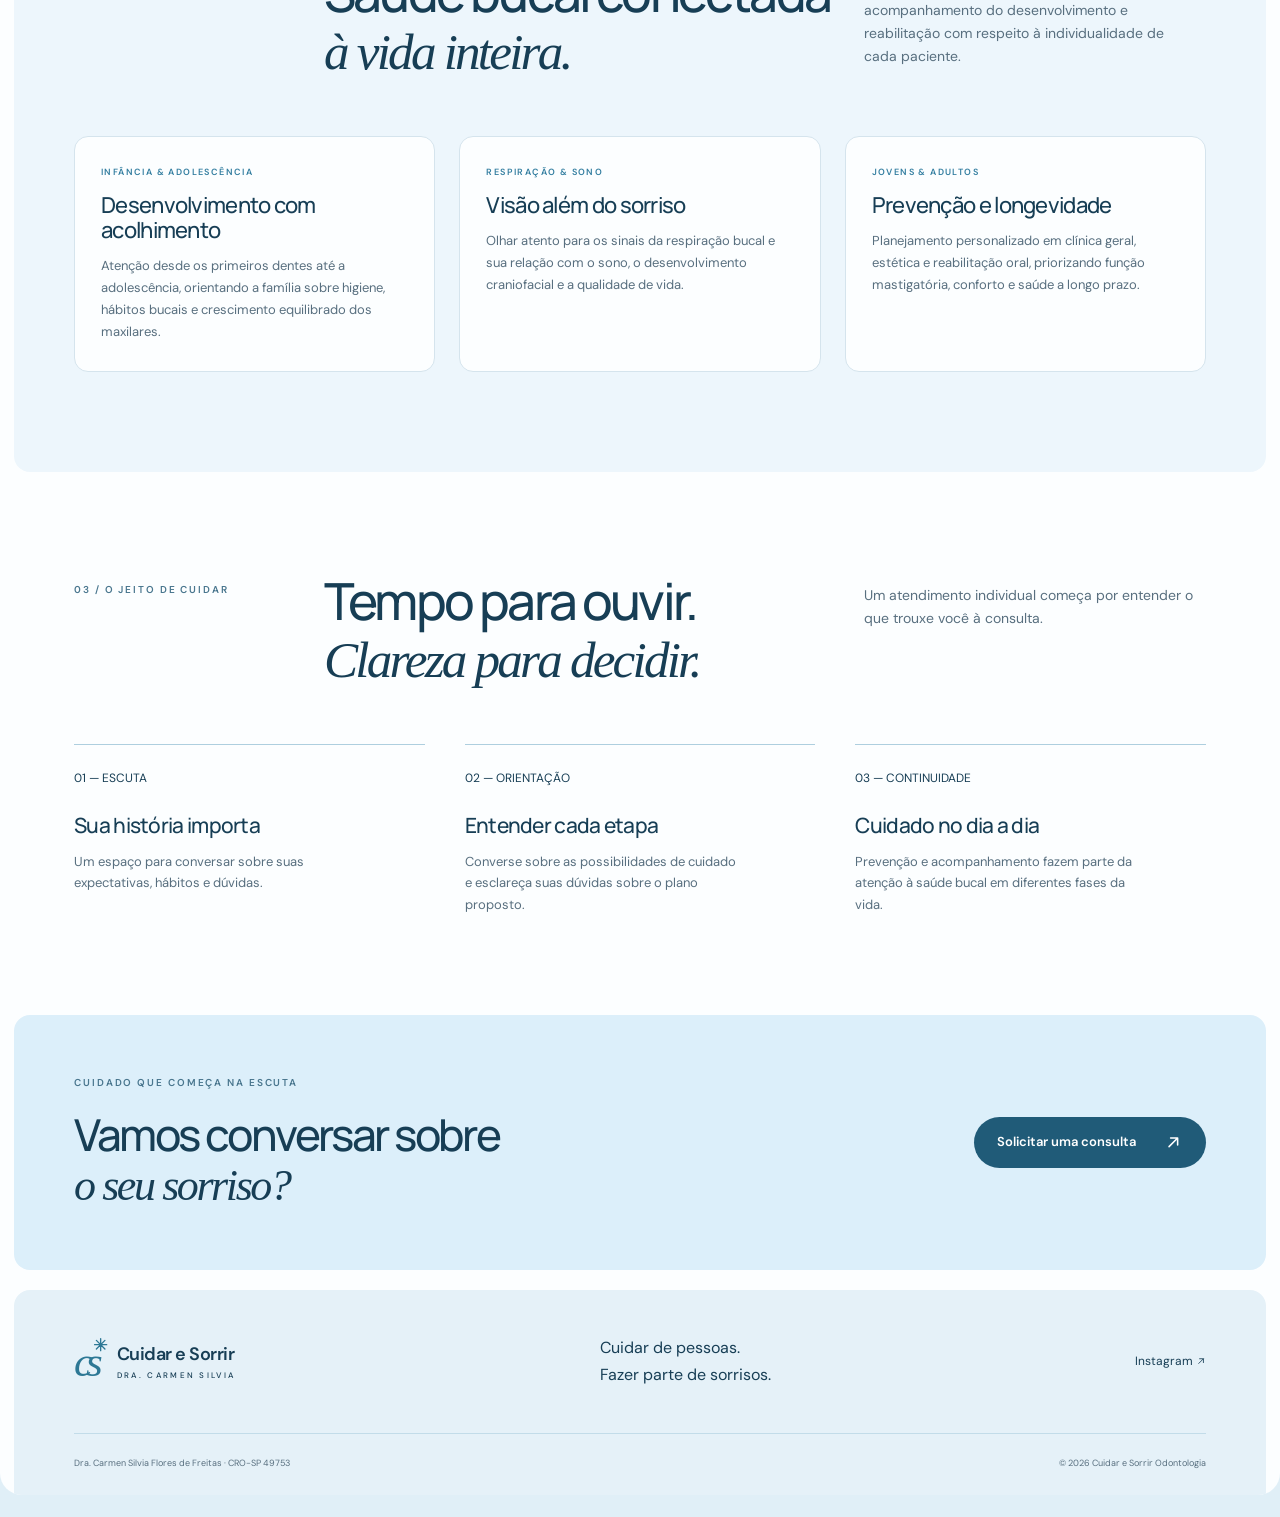
==== commit 0eca1922: "simbolos e emojis" ====
--- a/a-doutora.html
+++ b/a-doutora.html
@@ -1,6 +1,6 @@
 <!doctype html><html lang="pt-BR"><head><meta charset="utf-8"><meta name="viewport" content="width=device-width,initial-scale=1"><title>A doutora · Carmen Silvia | Cuidar e Sorrir</title><meta name="description" content="Conheça a Dra. Carmen Silvia Flores de Freitas, CRO-SP 49753, da Cuidar e Sorrir Odontologia em Pinheiros."><meta name="robots" content="index,follow"><link rel="canonical" href="https://dracarmensilvia.com.br/a-doutora.html"><meta name="theme-color" content="#dceff8"><meta property="og:locale" content="pt_BR"><meta property="og:site_name" content="Cuidar e Sorrir Odontologia"><meta property="og:title" content="A doutora · Carmen Silvia | Cuidar e Sorrir"><meta property="og:description" content="Conheça a Dra. Carmen Silvia Flores de Freitas, CRO-SP 49753, da Cuidar e Sorrir Odontologia em Pinheiros."><meta property="og:type" content="website"><meta property="og:url" content="https://dracarmensilvia.com.br/a-doutora.html"><meta property="og:image" content="https://dracarmensilvia.com.br/assets/dra-carmen.jpg"><meta property="og:image:alt" content="Dra. Carmen Silvia Flores de Freitas - Cuidar e Sorrir Odontologia"><meta name="twitter:card" content="summary_large_image"><link rel="icon" href="favicon.svg" type="image/svg+xml"><link rel="stylesheet" href="style.css"><link rel="stylesheet" href="blue-theme.css"><link rel="stylesheet" href="mobile.css"><script type="application/ld+json">{"@context":"https://schema.org","@type":"Dentist","name":"Dra. Carmen Silvia Flores de Freitas — Cuidar e Sorrir Odontologia","image":"https://dracarmensilvia.com.br/assets/dra-carmen.jpg","telephone":"+55-11-99975-5757","address":{"@type":"PostalAddress","streetAddress":"Rua Amaro Cavalheiro, 347, Sala 720","addressLocality":"São Paulo","addressRegion":"SP","postalCode":"05425-011","addressCountry":"BR"},"sameAs":["https://www.instagram.com/dracarmensilvia/"],"@id":"https://dracarmensilvia.com.br/#consultorio","url":"https://dracarmensilvia.com.br/"}</script><script defer src="script.js"></script></head><body><a class="skip" href="#conteudo">Pular para o conteúdo</a><div class="page"><header class="header">
-<a class="brand" href="index.html" aria-label="Cuidar e Sorrir, início"><span class="brand-symbol" aria-hidden="true">cs<span>✳</span></span><span>Cuidar e Sorrir<small>DRA. CARMEN SILVIA</small></span></a>
+<a class="brand" href="index.html" aria-label="Cuidar e Sorrir, início"><span class="brand-symbol" aria-hidden="true">cs<span><svg class="icon-asterisk" viewBox="0 0 24 24" fill="none" stroke="currentColor" stroke-width="2.1" stroke-linecap="round" aria-hidden="true"><path d="M12 2.5v19M2.5 12h19M5.3 5.3l13.4 13.4M18.7 5.3L5.3 18.7"/></svg></span></span><span>Cuidar e Sorrir<small>DRA. CARMEN SILVIA</small></span></a>
 <button class="menu-toggle" aria-expanded="false" aria-controls="navegacao" type="button">Menu <span aria-hidden="true">☰</span></button>
 <nav id="navegacao" aria-label="Principal"><a href="index.html">Início</a><a aria-current="page" href="a-doutora.html">A doutora</a><a href="tratamentos.html">Tratamentos</a><a href="orientacoes.html">Orientações</a><a href="contato.html">Contato</a></nav>
-<a class="button header-cta" href="contato.html#agendar">Vamos conversar <span aria-hidden="true">↗</span></a>
-</header><main id="conteudo"><section class="page-banner"><span class="eyebrow dark">CONHEÇA QUEM CUIDA DE VOCÊ</span><h1>Pessoas primeiro.<br><em>Sorrisos também.</em></h1><p>Conheça a Dra. Carmen Silvia e a proposta de cuidado da Cuidar e Sorrir Odontologia.</p></section><section class="about section" id="doutora" aria-labelledby="doutora-titulo"><div class="portrait-wrap"><div class="portrait"><img src="assets/dra-carmen.jpg" alt="Dra. Carmen Silvia sorrindo, com uniforme azul-claro" loading="lazy" width="375" height="375"></div><span class="portrait-note">PESSOAS EM PRIMEIRO LUGAR. SEMPRE.</span><span class="portrait-flower" aria-hidden="true">✳</span></div><div class="about-copy"><span class="eyebrow dark">01 / QUEM VAI CUIDAR DE VOCÊ</span><h2 id="doutora-titulo">Prazer, Carmen.<br>Seu cuidado tem<br><em>nome e rosto.</em></h2><p>Sou a Dra. Carmen Silvia Flores de Freitas, cirurgiã-dentista à frente da Cuidar e Sorrir Odontologia, em Pinheiros, São Paulo.</p><p>Ao longo da minha trajetória clínica, construí um atendimento que começa pela escuta ativa. Acredito que cuidar do sorriso vai além do procedimento pontual: envolve compreender a rotina, a qualidade da respiração e do sono, o desenvolvimento na infância e as necessidades de cada fase da vida.</p><p>No consultório, cada consulta é conduzida com calma e transparência, para que crianças, famílias e adultos se sintam seguros e participem de todas as decisões sobre a própria saúde bucal.</p><div class="signature">Dra. Carmen Silvia<small>CIRURGIÃ-DENTISTA · CRO-SP 49753</small></div><a class="text-link" href="contato.html#agendar">Quero conhecer o atendimento <span aria-hidden="true">↗</span></a></div></section><section class="section trust-strip" aria-labelledby="pilares-titulo"><div class="section-heading"><span class="eyebrow dark">02 / OLHAR INTEGRATIVO</span><h2 id="pilares-titulo">Saúde bucal conectada<br><em>à vida inteira.</em></h2><p>Uma abordagem que une prevenção, acompanhamento do desenvolvimento e reabilitação com respeito à individualidade de cada paciente.</p></div><div class="trust-grid"><div class="trust-card"><span>INFÂNCIA & ADOLESCÊNCIA</span><h3>Desenvolvimento com acolhimento</h3><p>Atenção desde os primeiros dentes até a adolescência, orientando a família sobre higiene, hábitos bucais e crescimento equilibrado dos maxilares.</p></div><div class="trust-card"><span>RESPIRAÇÃO & SONO</span><h3>Visão além do sorriso</h3><p>Olhar atento para os sinais da respiração bucal e sua relação com o sono, o desenvolvimento craniofacial e a qualidade de vida.</p></div><div class="trust-card"><span>JOVENS & ADULTOS</span><h3>Prevenção e longevidade</h3><p>Planejamento personalizado em clínica geral, estética e reabilitação oral, priorizando função mastigatória, conforto e saúde a longo prazo.</p></div></div></section><section class="section"><div class="section-heading"><span class="eyebrow dark">03 / O JEITO DE CUIDAR</span><h2>Tempo para ouvir.<br><em>Clareza para decidir.</em></h2><p>Um atendimento individual começa por entender o que trouxe você à consulta.</p></div><div class="steps"><div><span>01 — ESCUTA</span><h3>Sua história importa</h3><p>Um espaço para conversar sobre suas expectativas, hábitos e dúvidas.</p></div><div><span>02 — ORIENTAÇÃO</span><h3>Entender cada etapa</h3><p>Converse sobre as possibilidades de cuidado e esclareça suas dúvidas sobre o plano proposto.</p></div><div><span>03 — CONTINUIDADE</span><h3>Cuidado no dia a dia</h3><p>Prevenção e acompanhamento fazem parte da atenção à saúde bucal em diferentes fases da vida.</p></div></div></section><section class="page-cta"><div><span class="eyebrow dark">CUIDADO QUE COMEÇA NA ESCUTA</span><h2>Vamos conversar sobre<br><em>o seu sorriso?</em></h2></div><a class="button" href="contato.html#agendar">Solicitar uma consulta <span aria-hidden="true">↗</span></a></section></main><footer><div class="footer-top"><a class="brand" href="index.html"><span class="brand-symbol" aria-hidden="true">cs<span>✳</span></span><span>Cuidar e Sorrir<small>DRA. CARMEN SILVIA</small></span></a><p>Cuidar de pessoas.<br>Fazer parte de sorrisos.</p><a href="https://www.instagram.com/dracarmensilvia/" target="_blank" rel="noopener noreferrer">Instagram ↗</a></div><div class="footer-bottom"><span>Dra. Carmen Silvia Flores de Freitas · CRO-SP 49753</span><span>© <span id="year">2026</span> Cuidar e Sorrir Odontologia</span></div></footer></div><a class="floating" href="https://wa.me/5511999755757" target="_blank" rel="noopener noreferrer" aria-label="Conversar com a clínica pelo WhatsApp"><svg width="23" height="23" viewBox="0 0 24 24" fill="none" stroke="currentColor" stroke-width="1.7" aria-hidden="true"><path d="M20.5 11.5a8.5 8.5 0 0 1-12.8 7.3L3 20l1.2-4.6A8.5 8.5 0 1 1 20.5 11.5Z"/><path d="M8 7.5c0 4 2.5 6.5 6.5 7l1-2-2-1-1 1c-1.5-.7-2.3-1.5-3-3l1-1-1-2-1.5 1Z"/></svg><span>Vamos conversar</span></a></body></html>+<a class="button header-cta" href="contato.html#agendar">Vamos conversar <span aria-hidden="true"><svg class="icon-arrow" viewBox="0 0 24 24" fill="none" stroke="currentColor" stroke-width="2" stroke-linecap="round" stroke-linejoin="round" aria-hidden="true"><path d="M6.5 17.5L17.5 6.5M8.5 6.5h9v9"/></svg></span></a>
+</header><main id="conteudo"><section class="page-banner"><span class="eyebrow dark">CONHEÇA QUEM CUIDA DE VOCÊ</span><h1>Pessoas primeiro.<br><em>Sorrisos também.</em></h1><p>Conheça a Dra. Carmen Silvia e a proposta de cuidado da Cuidar e Sorrir Odontologia.</p></section><section class="about section" id="doutora" aria-labelledby="doutora-titulo"><div class="portrait-wrap"><div class="portrait"><img src="assets/dra-carmen.jpg" alt="Dra. Carmen Silvia sorrindo, com uniforme azul-claro" loading="lazy" width="375" height="375"></div><span class="portrait-note">PESSOAS EM PRIMEIRO LUGAR. SEMPRE.</span><span class="portrait-flower" aria-hidden="true"><svg class="icon-asterisk" viewBox="0 0 24 24" fill="none" stroke="currentColor" stroke-width="2.1" stroke-linecap="round" aria-hidden="true"><path d="M12 2.5v19M2.5 12h19M5.3 5.3l13.4 13.4M18.7 5.3L5.3 18.7"/></svg></span></div><div class="about-copy"><span class="eyebrow dark">01 / QUEM VAI CUIDAR DE VOCÊ</span><h2 id="doutora-titulo">Prazer, Carmen.<br>Seu cuidado tem<br><em>nome e rosto.</em></h2><p>Sou a Dra. Carmen Silvia Flores de Freitas, cirurgiã-dentista à frente da Cuidar e Sorrir Odontologia, em Pinheiros, São Paulo.</p><p>Ao longo da minha trajetória clínica, construí um atendimento que começa pela escuta ativa. Acredito que cuidar do sorriso vai além do procedimento pontual: envolve compreender a rotina, a qualidade da respiração e do sono, o desenvolvimento na infância e as necessidades de cada fase da vida.</p><p>No consultório, cada consulta é conduzida com calma e transparência, para que crianças, famílias e adultos se sintam seguros e participem de todas as decisões sobre a própria saúde bucal.</p><div class="signature">Dra. Carmen Silvia<small>CIRURGIÃ-DENTISTA · CRO-SP 49753</small></div><a class="text-link" href="contato.html#agendar">Quero conhecer o atendimento <span aria-hidden="true"><svg class="icon-arrow" viewBox="0 0 24 24" fill="none" stroke="currentColor" stroke-width="2" stroke-linecap="round" stroke-linejoin="round" aria-hidden="true"><path d="M6.5 17.5L17.5 6.5M8.5 6.5h9v9"/></svg></span></a></div></section><section class="section trust-strip" aria-labelledby="pilares-titulo"><div class="section-heading"><span class="eyebrow dark">02 / OLHAR INTEGRATIVO</span><h2 id="pilares-titulo">Saúde bucal conectada<br><em>à vida inteira.</em></h2><p>Uma abordagem que une prevenção, acompanhamento do desenvolvimento e reabilitação com respeito à individualidade de cada paciente.</p></div><div class="trust-grid"><div class="trust-card"><span>INFÂNCIA & ADOLESCÊNCIA</span><h3>Desenvolvimento com acolhimento</h3><p>Atenção desde os primeiros dentes até a adolescência, orientando a família sobre higiene, hábitos bucais e crescimento equilibrado dos maxilares.</p></div><div class="trust-card"><span>RESPIRAÇÃO & SONO</span><h3>Visão além do sorriso</h3><p>Olhar atento para os sinais da respiração bucal e sua relação com o sono, o desenvolvimento craniofacial e a qualidade de vida.</p></div><div class="trust-card"><span>JOVENS & ADULTOS</span><h3>Prevenção e longevidade</h3><p>Planejamento personalizado em clínica geral, estética e reabilitação oral, priorizando função mastigatória, conforto e saúde a longo prazo.</p></div></div></section><section class="section"><div class="section-heading"><span class="eyebrow dark">03 / O JEITO DE CUIDAR</span><h2>Tempo para ouvir.<br><em>Clareza para decidir.</em></h2><p>Um atendimento individual começa por entender o que trouxe você à consulta.</p></div><div class="steps"><div><span>01 — ESCUTA</span><h3>Sua história importa</h3><p>Um espaço para conversar sobre suas expectativas, hábitos e dúvidas.</p></div><div><span>02 — ORIENTAÇÃO</span><h3>Entender cada etapa</h3><p>Converse sobre as possibilidades de cuidado e esclareça suas dúvidas sobre o plano proposto.</p></div><div><span>03 — CONTINUIDADE</span><h3>Cuidado no dia a dia</h3><p>Prevenção e acompanhamento fazem parte da atenção à saúde bucal em diferentes fases da vida.</p></div></div></section><section class="page-cta"><div><span class="eyebrow dark">CUIDADO QUE COMEÇA NA ESCUTA</span><h2>Vamos conversar sobre<br><em>o seu sorriso?</em></h2></div><a class="button" href="contato.html#agendar">Solicitar uma consulta <span aria-hidden="true"><svg class="icon-arrow" viewBox="0 0 24 24" fill="none" stroke="currentColor" stroke-width="2" stroke-linecap="round" stroke-linejoin="round" aria-hidden="true"><path d="M6.5 17.5L17.5 6.5M8.5 6.5h9v9"/></svg></span></a></section></main><footer><div class="footer-top"><a class="brand" href="index.html"><span class="brand-symbol" aria-hidden="true">cs<span><svg class="icon-asterisk" viewBox="0 0 24 24" fill="none" stroke="currentColor" stroke-width="2.1" stroke-linecap="round" aria-hidden="true"><path d="M12 2.5v19M2.5 12h19M5.3 5.3l13.4 13.4M18.7 5.3L5.3 18.7"/></svg></span></span><span>Cuidar e Sorrir<small>DRA. CARMEN SILVIA</small></span></a><p>Cuidar de pessoas.<br>Fazer parte de sorrisos.</p><a href="https://www.instagram.com/dracarmensilvia/" target="_blank" rel="noopener noreferrer">Instagram <svg class="icon-arrow" viewBox="0 0 24 24" fill="none" stroke="currentColor" stroke-width="2" stroke-linecap="round" stroke-linejoin="round" aria-hidden="true"><path d="M6.5 17.5L17.5 6.5M8.5 6.5h9v9"/></svg></a></div><div class="footer-bottom"><span>Dra. Carmen Silvia Flores de Freitas · CRO-SP 49753</span><span>© <span id="year">2026</span> Cuidar e Sorrir Odontologia</span></div></footer></div><a class="floating" href="https://wa.me/5511999755757" target="_blank" rel="noopener noreferrer" aria-label="Conversar com a clínica pelo WhatsApp"><svg width="23" height="23" viewBox="0 0 24 24" fill="none" stroke="currentColor" stroke-width="1.7" aria-hidden="true"><path d="M20.5 11.5a8.5 8.5 0 0 1-12.8 7.3L3 20l1.2-4.6A8.5 8.5 0 1 1 20.5 11.5Z"/><path d="M8 7.5c0 4 2.5 6.5 6.5 7l1-2-2-1-1 1c-1.5-.7-2.3-1.5-3-3l1-1-1-2-1.5 1Z"/></svg><span>Vamos conversar</span></a></body></html>
--- a/style.css
+++ b/style.css
@@ -1,4 +1,4 @@
 @import url('https://fonts.googleapis.com/css2?family=DM+Sans:wght@400;500;600;700&family=Manrope:wght@400;500;600;700;800&display=swap');
-:root{--ink:#193c36;--muted:#62716a;--green:#153f37;--lime:#deedc9;--paper:#fffefa;--line:#dce2d9}*{box-sizing:border-box}html{scroll-behavior:smooth;scroll-padding-top:100px}body{margin:0;background:#e4ece7;color:var(--ink);font-family:'DM Sans',Arial,sans-serif;font-size:15px;line-height:1.65}button,input,select{font:inherit}a{color:inherit;text-decoration:none}button,a,input,select,summary{-webkit-tap-highlight-color:transparent}button{cursor:pointer}a:focus-visible,button:focus-visible,summary:focus-visible{outline:3px solid #b2822c;outline-offset:5px}input:focus,select:focus{outline:2px solid #59784e;outline-offset:2px}img{display:block;max-width:100%}h1,h2,h3,p{margin:0}h1,h2,h3{font-family:Manrope,Arial,sans-serif;font-weight:500;letter-spacing:-.055em;line-height:1.12}h2{font-size:clamp(36px,4.5vw,64px)}h2 em,h1 em{font-family:Georgia,serif;font-weight:400}p{color:var(--muted)}.page{max-width:1500px;margin:22px auto;background:var(--paper);padding:0 14px;border-radius:22px;overflow:hidden}.header{height:98px;display:flex;align-items:center;justify-content:space-between;padding:0 35px;gap:20px}.brand{display:flex;align-items:center;gap:12px;font-weight:600;font-size:18px;line-height:1.25;letter-spacing:-.5px}.brand small{display:block;font-size:8px;font-weight:500;letter-spacing:2.3px;margin-top:5px}.brand-symbol{position:relative;font:italic 43px Georgia;letter-spacing:-7px;padding-right:9px}.brand-symbol>span{position:absolute;font:18px Arial;right:-3px;top:-3px}.header nav{display:flex;gap:27px;background:#f0f3ed;padding:12px 24px;border-radius:40px;font-size:12px}.header nav a:hover{color:#7c5924}.button{display:inline-flex;align-items:center;justify-content:center;gap:28px;border:0;border-radius:40px;background:var(--green);color:white;padding:16px 23px;font-size:13px;font-weight:600;line-height:1.3;transition:background .2s,transform .2s}.button:hover{background:#386153;transform:translateY(-2px)}.button span{font-size:22px;line-height:1}.menu-toggle{display:none}.hero{position:relative;isolation:isolate;min-height:720px;background:#193e39;border-radius:15px;color:white;padding:32px 44px;display:flex;flex-direction:column;justify-content:space-between;overflow:hidden}.hero-art{position:absolute;inset:0;z-index:-2;background-image:linear-gradient(90deg,rgba(12,42,37,.98),rgba(12,42,37,.91) 29%,rgba(12,42,37,.12) 76%),url('assets/respiracao-e-sono.jpg');background-size:cover,72% auto;background-position:center,right top;background-repeat:no-repeat}.hero:after{content:'';position:absolute;inset:50% 0 0;z-index:-1;background:linear-gradient(transparent,#163b36)}.hero-top{display:flex;align-items:center;justify-content:space-between;gap:20px}.eyebrow{display:block;font-size:10px;font-weight:600;letter-spacing:1.9px;color:#dfeddb}.eyebrow i{display:inline-block;background:#d3e9bd;width:7px;height:7px;border-radius:50%;margin-right:9px}.hero-coordinate{font-size:9px;letter-spacing:1.7px}.hero-copy{padding:48px 0}.hero h1{font-size:clamp(62px,7.2vw,105px);line-height:1.01;letter-spacing:-6px}.hero h1 em{color:var(--lime)}.hero-copy p{color:#e3eae1;font-size:14px;margin:25px 0}.light{background:var(--paper);color:var(--ink)}.light:hover{background:var(--lime)}.hero-bottom{display:flex;align-items:end;justify-content:space-between;gap:20px}.tags{display:flex;flex-wrap:wrap;gap:7px;max-width:370px}.tags a{font-size:10px;padding:7px 13px;background:#ffffff13;border:1px solid #ffffff35;border-radius:30px;backdrop-filter:blur(10px)}.tags a:hover{background:#ffffff30}.doctor-mini{display:flex;align-items:center;gap:14px;background:var(--paper);color:var(--ink);padding:12px 16px 12px 12px;border-radius:12px}.doctor-mini img{object-fit:cover;border-radius:7px}.doctor-mini strong{font-size:13px;display:block}.doctor-mini small{font-size:10px;color:var(--muted)}.doctor-mini>span:last-child{margin-left:15px;font-size:23px}.intro-strip{display:flex;justify-content:space-between;align-items:center;gap:30px;padding:38px 44px;border-bottom:1px solid var(--line)}.intro-strip p{font-size:16px}.intro-strip strong{font-weight:400;color:var(--ink)}.intro-strip>span{font-size:9px;letter-spacing:1px}.intro-strip b{font-size:20px;margin:0 12px;font-weight:400}.section{padding:100px 60px}.dark{color:#5a7062}.section-heading{display:grid;grid-template-columns:.65fr 1.5fr 1fr;gap:28px;align-items:start;margin-bottom:55px}.section-heading>.eyebrow{padding-top:10px}.section-heading p{font-size:14px;padding-top:12px;max-width:330px}.section-heading h2{font-size:clamp(36px,4vw,56px)}.service{display:grid;grid-template-columns:.25fr 1.3fr 1.3fr 50px;gap:30px;align-items:center;padding:31px 0;border-top:1px solid var(--line);transition:background .2s}.service:last-child{border-bottom:1px solid var(--line)}.service:hover{background:#f0f4e9}.number{font-size:12px;color:#829080}.service h3{font-size:27px;letter-spacing:-1px}.service-label{font-size:9px;font-weight:600;letter-spacing:1px}.service p{font-size:13px;max-width:390px;margin-top:8px}.circle{border:1px solid #a9b8a7;border-radius:50%;width:44px;height:44px;display:grid;place-items:center;font-size:23px}.service:hover .circle{background:var(--green);color:white}.about{background:#eef1e8;display:grid;grid-template-columns:1fr 1fr;gap:100px;align-items:center;border-radius:16px}.portrait-wrap{position:relative;background:#d6e0d2;border-radius:180px 180px 14px 14px;padding:60px 36px 28px}.portrait{max-width:375px;margin:0 auto;overflow:hidden;border-radius:145px 145px 8px 8px}.portrait img{width:100%;height:auto}.portrait-note{display:block;text-align:center;font-size:8px;letter-spacing:2px;margin-top:26px}.portrait-flower{position:absolute;right:-23px;bottom:58px;font-size:100px;line-height:1;color:#718a62}.about h2{margin:23px 0 28px}.about p{font-size:14px;margin:15px 0;max-width:430px}.signature{font:italic 26px Georgia;margin:30px 0}.signature small{display:block;font:9px 'DM Sans',Arial;letter-spacing:1.4px;margin-top:9px}.text-link{display:inline-flex;gap:30px;align-items:center;border-bottom:1px solid #a8b4a0;padding-bottom:8px;font-size:12px;font-weight:600}.text-link:hover{color:#8a642b}.education .text-link{margin-top:23px}.editorial-grid{display:grid;grid-template-columns:.7fr 2fr;gap:55px}.big-asterisk{display:block;font-size:120px;font-weight:400;line-height:1;color:#769266;margin:0 0 30px}.editorial-intro h3{font-size:27px;letter-spacing:-1px}.editorial-intro p{font-size:13px;margin-top:20px;max-width:240px}.editorial-count{display:block;font-size:8px;line-height:2;letter-spacing:1.3px;margin-top:45px}.publications{display:grid;grid-template-columns:repeat(2,minmax(0,1fr));gap:24px}.publication{padding:0;border:0;background:transparent;color:var(--ink);text-align:left;min-width:0}.publication img{width:100%;height:auto;aspect-ratio:4/5;object-fit:contain;border-radius:12px;background:#e9f4fa;transition:filter .2s}.publication:hover img{filter:brightness(.94)}.publication>span{display:flex;justify-content:space-between;align-items:center;padding:12px 2px;font-size:12px}.publication b{font-size:23px;font-weight:400}.content-note{font-size:11px;border-top:1px solid var(--line);margin-top:35px;padding-top:18px}.journey{background:#e2ebd8;border-radius:16px}.journey h2{margin-top:22px}.steps{display:grid;grid-template-columns:repeat(3,1fr);gap:40px;margin-top:55px}.steps>div{border-top:1px solid #acbda4;padding-top:20px}.steps span{font-size:12px}.steps h3{font-size:21px;letter-spacing:-.7px;margin:25px 0 13px}.steps p{font-size:13px;max-width:280px}.booking{display:grid;grid-template-columns:1.1fr 1fr;gap:100px;background:var(--green);color:white;border-radius:16px;margin-top:14px}.booking h2{font-size:clamp(40px,5.5vw,76px);margin:26px 0}.booking h2 em{color:var(--lime)}.booking p{color:#c7d6cd;font-size:14px}.booking-details{margin-top:40px;padding-top:22px;border-top:1px solid #ffffff30}.booking-details span{display:block;font-size:14px}.booking-details small{display:block;margin-top:8px;font-size:11px;color:#c7d6cd}form{background:var(--paper);color:var(--ink);border-radius:14px;padding:32px;align-self:center}form h3{font-size:24px;letter-spacing:-1px;margin-bottom:28px}label{display:block;margin:17px 0 7px;font-size:11px;font-weight:600}label span{color:var(--muted);font-weight:400}input,select{width:100%;min-height:48px;border:1px solid #dce2d9;background:#fff;color:var(--ink);border-radius:7px;padding:11px 12px;font-size:12px}form .button{width:100%;margin-top:26px;justify-content:space-between}.booking .form-note{font-size:10px;line-height:1.6;color:var(--muted);margin-top:14px}.contact{display:grid;grid-template-columns:1fr 1fr;gap:70px}.contact h2{margin:22px 0 30px}.contact-info>div{padding:20px 0;border-bottom:1px solid var(--line)}.contact-info>div:first-child{padding-top:0}.contact-info span{font-size:9px;letter-spacing:1.4px;color:var(--muted)}.contact-info p,.contact-info a{display:block;font-size:16px;margin-top:9px;color:var(--ink)}.faq{display:grid;grid-template-columns:1fr 1.4fr;gap:50px;border-top:1px solid var(--line);padding-top:65px}.faq h2{font-size:40px;margin-top:15px}details{border-bottom:1px solid var(--line)}summary{cursor:pointer;padding:20px 26px 20px 0;font-size:14px}details p{font-size:13px;padding-bottom:22px;max-width:560px}footer{padding:45px 60px 24px;background:#eaf0e5;border-radius:16px 16px 0 0}.footer-top{display:flex;align-items:center;justify-content:space-between;gap:25px;padding-bottom:45px}.footer-top p{font-size:16px;color:var(--ink)}.footer-top>a:last-child{font-size:12px}.footer-bottom{border-top:1px solid #ccd7c7;padding-top:22px;display:flex;justify-content:space-between;gap:20px;font-size:9px;color:var(--muted)}.floating{position:fixed;right:24px;bottom:20px;display:flex;align-items:center;gap:9px;background:#1a533f;color:white;border:1px solid #ffffff70;border-radius:40px;padding:13px 19px;z-index:20;box-shadow:0 4px 20px #193c3626;font-size:12px}.floating:hover{background:#2e6e54}.skip{position:fixed;left:20px;top:-100px;background:white;padding:15px;z-index:99}.skip:focus{top:15px}dialog{border:0;border-radius:12px;max-width:min(600px,94vw);max-height:92dvh;padding:16px;background:var(--paper);color:var(--ink)}dialog::backdrop{background:#06241fe8}dialog img{width:auto;max-height:72dvh;margin:auto;object-fit:contain}dialog>a{display:block;font-size:12px;text-align:center;padding-top:12px}.dialog-header{display:flex;align-items:center;justify-content:space-between;gap:20px;margin-bottom:12px}.dialog-header h2{font-size:17px;letter-spacing:-.4px}.dialog-header button{background:#eaf0e5;border:0;border-radius:50%;width:36px;height:36px;flex-shrink:0}body.modal-open{overflow:hidden}
+:root{--ink:#193c36;--muted:#62716a;--green:#153f37;--lime:#deedc9;--paper:#fffefa;--line:#dce2d9}*{box-sizing:border-box}html{scroll-behavior:smooth;scroll-padding-top:100px}body{margin:0;background:#e4ece7;color:var(--ink);font-family:'DM Sans',Arial,sans-serif;font-size:15px;line-height:1.65;font-variant-emoji:text}.icon-asterisk,.icon-arrow{display:inline-block;width:.85em;height:.85em;vertical-align:-.13em;flex-shrink:0}.button span .icon-arrow,.circle .icon-arrow,.portrait-flower .icon-asterisk,.big-asterisk .icon-asterisk{display:block}.text-link .icon-arrow{width:1.1em;height:1.1em}button,input,select{font:inherit}a{color:inherit;text-decoration:none}button,a,input,select,summary{-webkit-tap-highlight-color:transparent}button{cursor:pointer}a:focus-visible,button:focus-visible,summary:focus-visible{outline:3px solid #b2822c;outline-offset:5px}input:focus,select:focus{outline:2px solid #59784e;outline-offset:2px}img{display:block;max-width:100%}h1,h2,h3,p{margin:0}h1,h2,h3{font-family:Manrope,Arial,sans-serif;font-weight:500;letter-spacing:-.055em;line-height:1.12}h2{font-size:clamp(36px,4.5vw,64px)}h2 em,h1 em{font-family:Georgia,serif;font-weight:400}p{color:var(--muted)}.page{max-width:1500px;margin:22px auto;background:var(--paper);padding:0 14px;border-radius:22px;overflow:hidden}.header{height:98px;display:flex;align-items:center;justify-content:space-between;padding:0 35px;gap:20px}.brand{display:flex;align-items:center;gap:12px;font-weight:600;font-size:18px;line-height:1.25;letter-spacing:-.5px}.brand small{display:block;font-size:8px;font-weight:500;letter-spacing:2.3px;margin-top:5px}.brand-symbol{position:relative;font:italic 43px Georgia;letter-spacing:-7px;padding-right:9px}.brand-symbol>span{position:absolute;font:18px Arial;right:-3px;top:-3px}.header nav{display:flex;gap:27px;background:#f0f3ed;padding:12px 24px;border-radius:40px;font-size:12px}.header nav a:hover{color:#7c5924}.button{display:inline-flex;align-items:center;justify-content:center;gap:28px;border:0;border-radius:40px;background:var(--green);color:white;padding:16px 23px;font-size:13px;font-weight:600;line-height:1.3;transition:background .2s,transform .2s}.button:hover{background:#386153;transform:translateY(-2px)}.button span{font-size:22px;line-height:1}.menu-toggle{display:none}.hero{position:relative;isolation:isolate;min-height:720px;background:#193e39;border-radius:15px;color:white;padding:32px 44px;display:flex;flex-direction:column;justify-content:space-between;overflow:hidden}.hero-art{position:absolute;inset:0;z-index:-2;background-image:linear-gradient(90deg,rgba(12,42,37,.98),rgba(12,42,37,.91) 29%,rgba(12,42,37,.12) 76%),url('assets/respiracao-e-sono.jpg');background-size:cover,72% auto;background-position:center,right top;background-repeat:no-repeat}.hero:after{content:'';position:absolute;inset:50% 0 0;z-index:-1;background:linear-gradient(transparent,#163b36)}.hero-top{display:flex;align-items:center;justify-content:space-between;gap:20px}.eyebrow{display:block;font-size:10px;font-weight:600;letter-spacing:1.9px;color:#dfeddb}.eyebrow i{display:inline-block;background:#d3e9bd;width:7px;height:7px;border-radius:50%;margin-right:9px}.hero-coordinate{font-size:9px;letter-spacing:1.7px}.hero-copy{padding:48px 0}.hero h1{font-size:clamp(62px,7.2vw,105px);line-height:1.01;letter-spacing:-6px}.hero h1 em{color:var(--lime)}.hero-copy p{color:#e3eae1;font-size:14px;margin:25px 0}.light{background:var(--paper);color:var(--ink)}.light:hover{background:var(--lime)}.hero-bottom{display:flex;align-items:end;justify-content:space-between;gap:20px}.tags{display:flex;flex-wrap:wrap;gap:7px;max-width:370px}.tags a{font-size:10px;padding:7px 13px;background:#ffffff13;border:1px solid #ffffff35;border-radius:30px;backdrop-filter:blur(10px)}.tags a:hover{background:#ffffff30}.doctor-mini{display:flex;align-items:center;gap:14px;background:var(--paper);color:var(--ink);padding:12px 16px 12px 12px;border-radius:12px}.doctor-mini img{object-fit:cover;border-radius:7px}.doctor-mini strong{font-size:13px;display:block}.doctor-mini small{font-size:10px;color:var(--muted)}.doctor-mini>span:last-child{margin-left:15px;font-size:23px}.intro-strip{display:flex;justify-content:space-between;align-items:center;gap:30px;padding:38px 44px;border-bottom:1px solid var(--line)}.intro-strip p{font-size:16px}.intro-strip strong{font-weight:400;color:var(--ink)}.intro-strip>span{font-size:9px;letter-spacing:1px}.intro-strip b{font-size:20px;margin:0 12px;font-weight:400}.section{padding:100px 60px}.dark{color:#5a7062}.section-heading{display:grid;grid-template-columns:.65fr 1.5fr 1fr;gap:28px;align-items:start;margin-bottom:55px}.section-heading>.eyebrow{padding-top:10px}.section-heading p{font-size:14px;padding-top:12px;max-width:330px}.section-heading h2{font-size:clamp(36px,4vw,56px)}.service{display:grid;grid-template-columns:.25fr 1.3fr 1.3fr 50px;gap:30px;align-items:center;padding:31px 0;border-top:1px solid var(--line);transition:background .2s}.service:last-child{border-bottom:1px solid var(--line)}.service:hover{background:#f0f4e9}.number{font-size:12px;color:#829080}.service h3{font-size:27px;letter-spacing:-1px}.service-label{font-size:9px;font-weight:600;letter-spacing:1px}.service p{font-size:13px;max-width:390px;margin-top:8px}.circle{border:1px solid #a9b8a7;border-radius:50%;width:44px;height:44px;display:grid;place-items:center;font-size:23px}.service:hover .circle{background:var(--green);color:white}.about{background:#eef1e8;display:grid;grid-template-columns:1fr 1fr;gap:100px;align-items:center;border-radius:16px}.portrait-wrap{position:relative;background:#d6e0d2;border-radius:180px 180px 14px 14px;padding:60px 36px 28px}.portrait{max-width:375px;margin:0 auto;overflow:hidden;border-radius:145px 145px 8px 8px}.portrait img{width:100%;height:auto}.portrait-note{display:block;text-align:center;font-size:8px;letter-spacing:2px;margin-top:26px}.portrait-flower{position:absolute;right:-23px;bottom:58px;font-size:100px;line-height:1;color:#718a62}.about h2{margin:23px 0 28px}.about p{font-size:14px;margin:15px 0;max-width:430px}.signature{font:italic 26px Georgia;margin:30px 0}.signature small{display:block;font:9px 'DM Sans',Arial;letter-spacing:1.4px;margin-top:9px}.text-link{display:inline-flex;gap:30px;align-items:center;border-bottom:1px solid #a8b4a0;padding-bottom:8px;font-size:12px;font-weight:600}.text-link:hover{color:#8a642b}.education .text-link{margin-top:23px}.editorial-grid{display:grid;grid-template-columns:.7fr 2fr;gap:55px}.big-asterisk{display:block;font-size:120px;font-weight:400;line-height:1;color:#769266;margin:0 0 30px}.editorial-intro h3{font-size:27px;letter-spacing:-1px}.editorial-intro p{font-size:13px;margin-top:20px;max-width:240px}.editorial-count{display:block;font-size:8px;line-height:2;letter-spacing:1.3px;margin-top:45px}.publications{display:grid;grid-template-columns:repeat(2,minmax(0,1fr));gap:24px}.publication{padding:0;border:0;background:transparent;color:var(--ink);text-align:left;min-width:0}.publication img{width:100%;height:auto;aspect-ratio:4/5;object-fit:contain;border-radius:12px;background:#e9f4fa;transition:filter .2s}.publication:hover img{filter:brightness(.94)}.publication>span{display:flex;justify-content:space-between;align-items:center;padding:12px 2px;font-size:12px}.publication b{font-size:23px;font-weight:400}.content-note{font-size:11px;border-top:1px solid var(--line);margin-top:35px;padding-top:18px}.journey{background:#e2ebd8;border-radius:16px}.journey h2{margin-top:22px}.steps{display:grid;grid-template-columns:repeat(3,1fr);gap:40px;margin-top:55px}.steps>div{border-top:1px solid #acbda4;padding-top:20px}.steps span{font-size:12px}.steps h3{font-size:21px;letter-spacing:-.7px;margin:25px 0 13px}.steps p{font-size:13px;max-width:280px}.booking{display:grid;grid-template-columns:1.1fr 1fr;gap:100px;background:var(--green);color:white;border-radius:16px;margin-top:14px}.booking h2{font-size:clamp(40px,5.5vw,76px);margin:26px 0}.booking h2 em{color:var(--lime)}.booking p{color:#c7d6cd;font-size:14px}.booking-details{margin-top:40px;padding-top:22px;border-top:1px solid #ffffff30}.booking-details span{display:block;font-size:14px}.booking-details small{display:block;margin-top:8px;font-size:11px;color:#c7d6cd}form{background:var(--paper);color:var(--ink);border-radius:14px;padding:32px;align-self:center}form h3{font-size:24px;letter-spacing:-1px;margin-bottom:28px}label{display:block;margin:17px 0 7px;font-size:11px;font-weight:600}label span{color:var(--muted);font-weight:400}input,select{width:100%;min-height:48px;border:1px solid #dce2d9;background:#fff;color:var(--ink);border-radius:7px;padding:11px 12px;font-size:12px}form .button{width:100%;margin-top:26px;justify-content:space-between}.booking .form-note{font-size:10px;line-height:1.6;color:var(--muted);margin-top:14px}.contact{display:grid;grid-template-columns:1fr 1fr;gap:70px}.contact h2{margin:22px 0 30px}.contact-info>div{padding:20px 0;border-bottom:1px solid var(--line)}.contact-info>div:first-child{padding-top:0}.contact-info span{font-size:9px;letter-spacing:1.4px;color:var(--muted)}.contact-info p,.contact-info a{display:block;font-size:16px;margin-top:9px;color:var(--ink)}.faq{display:grid;grid-template-columns:1fr 1.4fr;gap:50px;border-top:1px solid var(--line);padding-top:65px}.faq h2{font-size:40px;margin-top:15px}details{border-bottom:1px solid var(--line)}summary{cursor:pointer;padding:20px 26px 20px 0;font-size:14px}details p{font-size:13px;padding-bottom:22px;max-width:560px}footer{padding:45px 60px 24px;background:#eaf0e5;border-radius:16px 16px 0 0}.footer-top{display:flex;align-items:center;justify-content:space-between;gap:25px;padding-bottom:45px}.footer-top p{font-size:16px;color:var(--ink)}.footer-top>a:last-child{font-size:12px}.footer-bottom{border-top:1px solid #ccd7c7;padding-top:22px;display:flex;justify-content:space-between;gap:20px;font-size:9px;color:var(--muted)}.floating{position:fixed;right:24px;bottom:20px;display:flex;align-items:center;gap:9px;background:#1a533f;color:white;border:1px solid #ffffff70;border-radius:40px;padding:13px 19px;z-index:20;box-shadow:0 4px 20px #193c3626;font-size:12px}.floating:hover{background:#2e6e54}.skip{position:fixed;left:20px;top:-100px;background:white;padding:15px;z-index:99}.skip:focus{top:15px}dialog{border:0;border-radius:12px;max-width:min(600px,94vw);max-height:92dvh;padding:16px;background:var(--paper);color:var(--ink)}dialog::backdrop{background:#06241fe8}dialog img{width:auto;max-height:72dvh;margin:auto;object-fit:contain}dialog>a{display:block;font-size:12px;text-align:center;padding-top:12px}.dialog-header{display:flex;align-items:center;justify-content:space-between;gap:20px;margin-bottom:12px}.dialog-header h2{font-size:17px;letter-spacing:-.4px}.dialog-header button{background:#eaf0e5;border:0;border-radius:50%;width:36px;height:36px;flex-shrink:0}body.modal-open{overflow:hidden}
 @media(min-width:1500px){.page{margin:30px auto}}@media(max-width:1100px){.section{padding:75px 35px}.header{padding:0 20px}.header nav{gap:15px;padding:12px 18px}.hero{padding:30px;min-height:660px}.hero h1{font-size:85px}.section-heading{grid-template-columns:1fr 1fr}.section-heading>.eyebrow{grid-column:1/-1}.about,.booking{gap:50px}.intro-strip{padding:30px}.intro-strip>span{max-width:290px}.service{gap:20px}.editorial-grid{gap:25px}.editorial-intro h3{font-size:23px}}
 @media(max-width:760px){html{scroll-padding-top:20px}.page{margin:8px;padding:0 7px;border-radius:16px}.header{height:83px;padding:0 12px;flex-wrap:wrap;position:relative;z-index:10}.brand{font-size:16px;gap:9px}.brand small{font-size:7px}.brand-symbol{font-size:37px}.header-cta{display:none}.menu-toggle{display:flex;gap:13px;background:transparent;border:1px solid #c8d2c3;border-radius:30px;padding:8px 14px;font-size:12px;color:var(--ink)}.header nav{display:none;position:absolute;left:0;right:0;top:76px;background:var(--paper);border:1px solid var(--line);border-radius:12px;padding:18px;box-shadow:0 12px 20px #193c3620;flex-direction:column;font-size:15px}.header nav.open{display:flex}.hero{min-height:760px;padding:25px 22px}.hero-art{background-size:cover,auto 79%;background-position:center,66% top;background-image:linear-gradient(90deg,#103b35eb,#103b3590 60%,#103b3530),url('assets/respiracao-e-sono.jpg')}.hero-top{align-items:start}.hero-coordinate{display:none}.eyebrow{font-size:8px;letter-spacing:1.3px}.hero-copy{padding:40px 0}.hero h1{font-size:clamp(60px,12vw,86px);letter-spacing:-3.7px}.hero-copy p{font-size:13px;line-height:1.8}.hero-bottom{flex-direction:column;align-items:start;gap:22px}.tags{max-width:100%}.tags a{font-size:9px}.doctor-mini{width:100%;max-width:310px}.doctor-mini>span:last-child{margin-left:auto}.intro-strip{padding:28px 17px;display:block}.intro-strip p{font-size:14px}.intro-strip>span{display:block;font-size:7px;max-width:100%;margin-top:20px}.intro-strip b{margin:0 7px;font-size:15px}.section{padding:65px 18px}.section-heading{grid-template-columns:1fr;gap:20px;margin-bottom:32px}.section-heading h2{font-size:40px}.section-heading p{max-width:100%;padding-top:0;font-size:13px}.service{grid-template-columns:25px 1fr 36px;gap:12px;padding:26px 0}.service h3{font-size:26px}.service>div{grid-column:2;grid-row:2}.service>.circle{grid-column:3;grid-row:1;width:34px;height:34px;font-size:20px}.service .number{align-self:start;padding-top:6px;font-size:10px}.service p{font-size:12px}.service-label{font-size:8px}.about{grid-template-columns:1fr;gap:40px}.portrait-wrap{max-width:360px;width:100%;margin:auto;padding:35px 28px 23px}.portrait-flower{right:-5px;font-size:85px;bottom:50px}.portrait-note{font-size:7px;letter-spacing:1.3px}.about h2{font-size:43px}.about p{font-size:13px}.editorial-grid{grid-template-columns:1fr;gap:30px}.editorial-intro{display:grid;grid-template-columns:65px 1fr;gap:0 15px}.big-asterisk{font-size:70px;grid-row:1/3;margin:0}.editorial-intro h3{font-size:24px}.editorial-intro p{font-size:12px;margin-top:12px;max-width:100%}.editorial-count{display:none}.publications{gap:18px 12px}.publication>span{font-size:10px;gap:4px;line-height:1.4}.publication b{font-size:19px}.content-note{font-size:10px}.steps{grid-template-columns:1fr;gap:30px;margin-top:35px}.steps h3{margin:15px 0 10px}.steps p{max-width:100%}.booking{grid-template-columns:1fr;gap:35px}.booking h2{font-size:54px}.booking-details{margin-top:28px}form{padding:24px 18px}form h3{font-size:23px}.contact{grid-template-columns:1fr;gap:35px}.contact h2{font-size:43px}.contact-info p,.contact-info a{font-size:14px}.faq{grid-template-columns:1fr;gap:20px}.faq h2{font-size:36px}summary{font-size:13px}.footer-top{align-items:start;flex-wrap:wrap;padding-bottom:28px}.footer-top p{font-size:13px}.footer-top>a:last-child{width:100%}footer{padding:32px 18px 90px}.footer-bottom{flex-direction:column;gap:9px;font-size:9px}.floating{right:16px;bottom:14px;font-size:11px;padding:12px 15px}dialog{padding:12px}.dialog-header h2{font-size:14px}dialog img{max-height:70dvh}}@media(prefers-reduced-motion:reduce){html{scroll-behavior:auto}*,*:before,*:after{transition:none!important}}
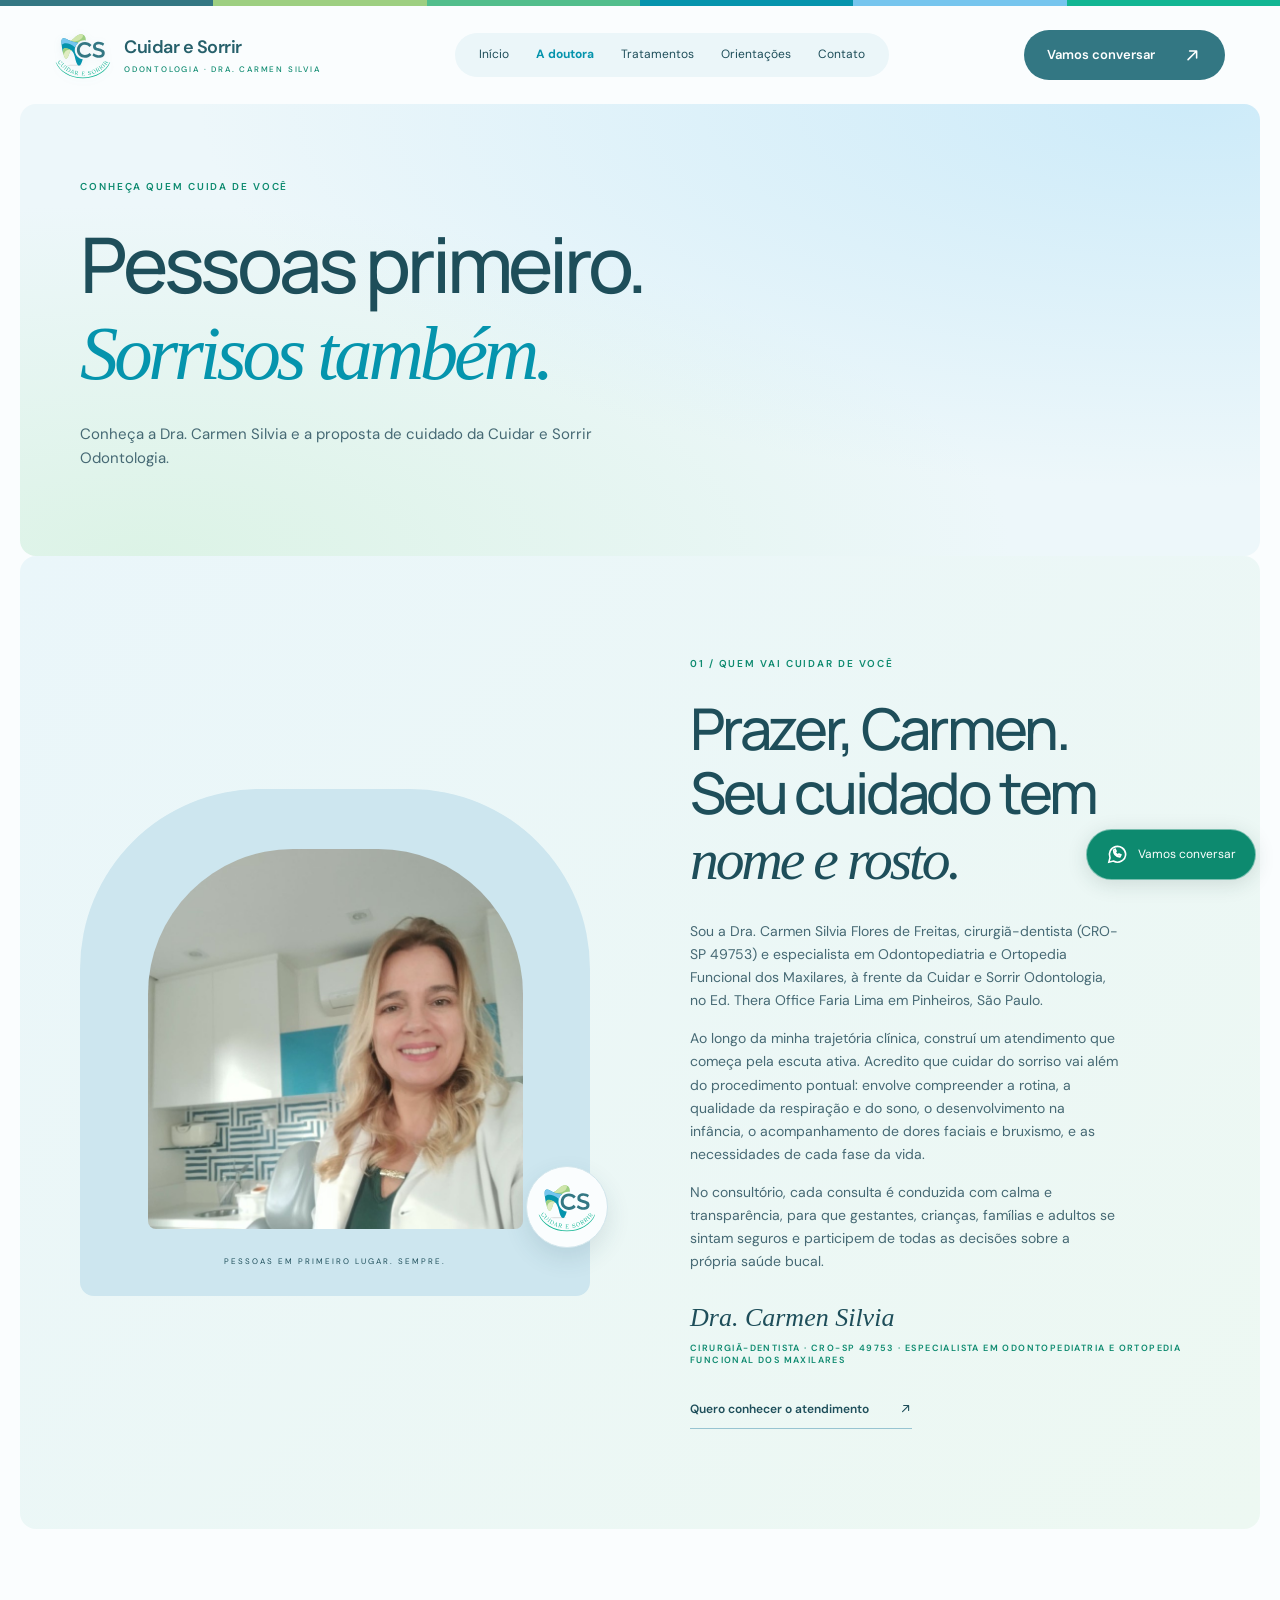
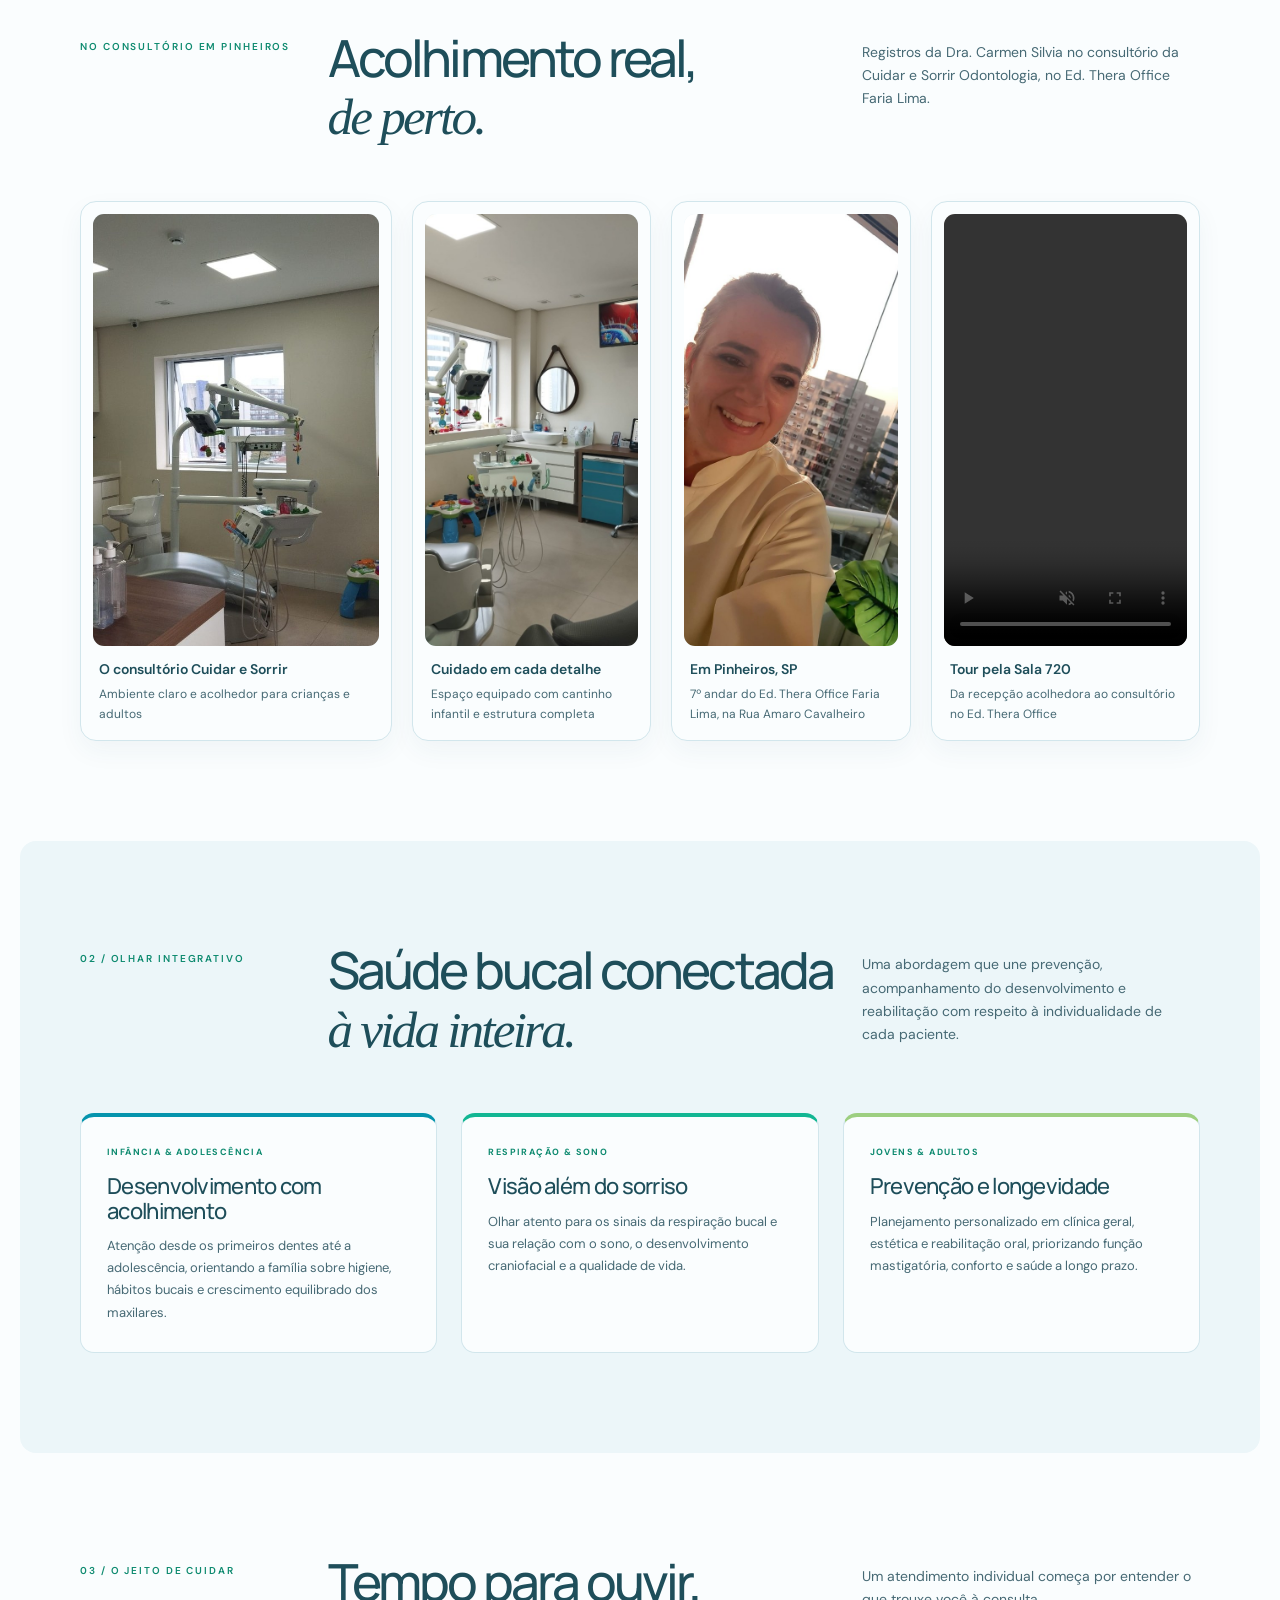
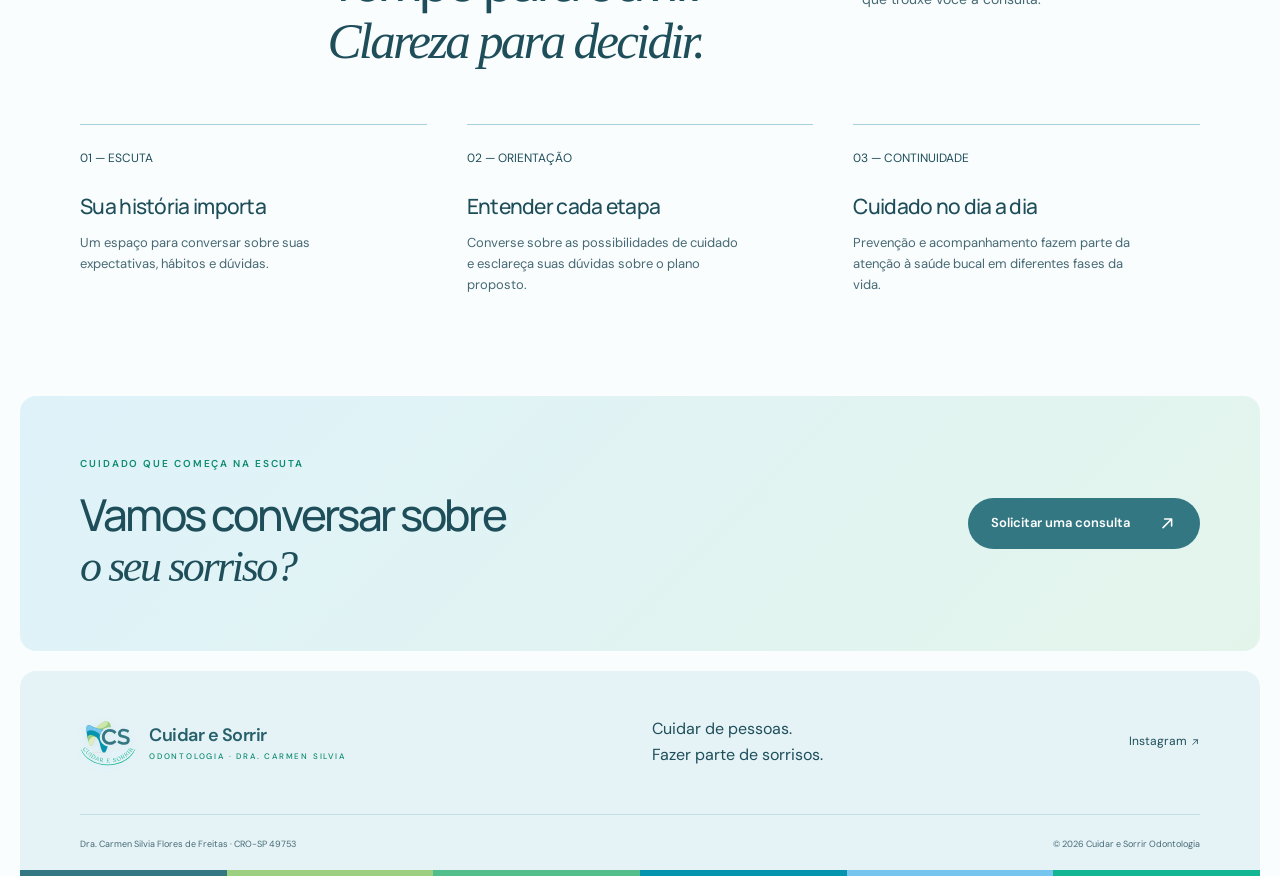
==== commit 9539d3d3: "atualizaçoes" ====
--- a/a-doutora.html
+++ b/a-doutora.html
@@ -1,6 +1,6 @@
-<!doctype html><html lang="pt-BR"><head><meta charset="utf-8"><meta name="viewport" content="width=device-width,initial-scale=1"><title>A doutora · Carmen Silvia | Cuidar e Sorrir</title><meta name="description" content="Conheça a Dra. Carmen Silvia Flores de Freitas, CRO-SP 49753, da Cuidar e Sorrir Odontologia em Pinheiros."><meta name="robots" content="index,follow"><link rel="canonical" href="https://dracarmensilvia.com.br/a-doutora.html"><meta name="theme-color" content="#dceff8"><meta property="og:locale" content="pt_BR"><meta property="og:site_name" content="Cuidar e Sorrir Odontologia"><meta property="og:title" content="A doutora · Carmen Silvia | Cuidar e Sorrir"><meta property="og:description" content="Conheça a Dra. Carmen Silvia Flores de Freitas, CRO-SP 49753, da Cuidar e Sorrir Odontologia em Pinheiros."><meta property="og:type" content="website"><meta property="og:url" content="https://dracarmensilvia.com.br/a-doutora.html"><meta property="og:image" content="https://dracarmensilvia.com.br/assets/dra-carmen.jpg"><meta property="og:image:alt" content="Dra. Carmen Silvia Flores de Freitas - Cuidar e Sorrir Odontologia"><meta name="twitter:card" content="summary_large_image"><link rel="icon" href="favicon.svg" type="image/svg+xml"><link rel="stylesheet" href="style.css"><link rel="stylesheet" href="blue-theme.css"><link rel="stylesheet" href="mobile.css"><script type="application/ld+json">{"@context":"https://schema.org","@type":"Dentist","name":"Dra. Carmen Silvia Flores de Freitas — Cuidar e Sorrir Odontologia","image":"https://dracarmensilvia.com.br/assets/dra-carmen.jpg","telephone":"+55-11-99975-5757","address":{"@type":"PostalAddress","streetAddress":"Rua Amaro Cavalheiro, 347, Sala 720","addressLocality":"São Paulo","addressRegion":"SP","postalCode":"05425-011","addressCountry":"BR"},"sameAs":["https://www.instagram.com/dracarmensilvia/"],"@id":"https://dracarmensilvia.com.br/#consultorio","url":"https://dracarmensilvia.com.br/"}</script><script defer src="script.js"></script></head><body><a class="skip" href="#conteudo">Pular para o conteúdo</a><div class="page"><header class="header">
-<a class="brand" href="index.html" aria-label="Cuidar e Sorrir, início"><span class="brand-symbol" aria-hidden="true">cs<span><svg class="icon-asterisk" viewBox="0 0 24 24" fill="none" stroke="currentColor" stroke-width="2.1" stroke-linecap="round" aria-hidden="true"><path d="M12 2.5v19M2.5 12h19M5.3 5.3l13.4 13.4M18.7 5.3L5.3 18.7"/></svg></span></span><span>Cuidar e Sorrir<small>DRA. CARMEN SILVIA</small></span></a>
+<!doctype html><html lang="pt-BR"><head><meta charset="utf-8"><meta name="viewport" content="width=device-width,initial-scale=1"><title>Dra. Carmen Silvia Flores de Freitas · Dentista em Pinheiros | Cuidar e Sorrir</title><meta name="description" content="Conheça a Dra. Carmen Silvia Flores de Freitas (CRO-SP 49753), cirurgiã-dentista em Pinheiros, São Paulo. Atendimento odontológico humanizado para crianças e adultos na Cuidar e Sorrir Odontologia."><meta name="robots" content="index,follow"><link rel="canonical" href="https://dracarmensilvia.com.br/a-doutora.html"><meta name="theme-color" content="#1f5a73"><meta property="og:locale" content="pt_BR"><meta property="og:site_name" content="Cuidar e Sorrir Odontologia"><meta property="og:title" content="Dra. Carmen Silvia Flores de Freitas · Dentista em Pinheiros | Cuidar e Sorrir"><meta property="og:description" content="Conheça a Dra. Carmen Silvia Flores de Freitas (CRO-SP 49753), cirurgiã-dentista em Pinheiros, São Paulo. Atendimento odontológico humanizado para crianças e adultos."><meta property="og:type" content="website"><meta property="og:url" content="https://dracarmensilvia.com.br/a-doutora.html"><meta property="og:image" content="https://dracarmensilvia.com.br/assets/dra-carmen.jpg"><meta property="og:image:alt" content="Dra. Carmen Silvia Flores de Freitas - Cirurgiã-Dentista na Cuidar e Sorrir Odontologia"><meta name="twitter:card" content="summary_large_image"><link rel="icon" href="favicon.svg" type="image/svg+xml"><link rel="stylesheet" href="style.css"><link rel="stylesheet" href="blue-theme.css"><link rel="stylesheet" href="mobile.css"><script type="application/ld+json">{"@context":"https://schema.org","@graph":[{"@type":"ProfilePage","@id":"https://dracarmensilvia.com.br/a-doutora.html#profile","url":"https://dracarmensilvia.com.br/a-doutora.html","mainEntity":{"@id":"https://dracarmensilvia.com.br/#dra-carmen"}},{"@type":"Person","@id":"https://dracarmensilvia.com.br/#dra-carmen","name":"Dra. Carmen Silvia Flores de Freitas","alternateName":["Dra. Carmen Silvia","Doutora Carmen","Doutora Carmen Silvia","Dra. Carmen Dentista"],"jobTitle":"Cirurgiã-Dentista","identifier":"CRO-SP 49753","description":"Cirurgiã-dentista (CRO-SP 49753) à frente da Cuidar e Sorrir Odontologia em Pinheiros, São Paulo. Atendimento para crianças e adultos em odontopediatria, ortopedia funcional dos maxilares, prevenção e reabilitação oral.","image":"https://dracarmensilvia.com.br/assets/dra-carmen.jpg","worksFor":{"@id":"https://dracarmensilvia.com.br/#consultorio"},"sameAs":["https://www.instagram.com/dracarmensilvia/"],"url":"https://dracarmensilvia.com.br/a-doutora.html"},{"@type":"Dentist","@id":"https://dracarmensilvia.com.br/#consultorio","name":"Cuidar e Sorrir Odontologia — Dra. Carmen Silvia","image":"https://dracarmensilvia.com.br/assets/dra-carmen.jpg","telephone":"+55-11-99975-5757","address":{"@type":"PostalAddress","streetAddress":"Rua Amaro Cavalheiro, 347, 7º andar, Sala 720 — Ed. Thera Office Faria Lima","addressLocality":"São Paulo","addressRegion":"SP","postalCode":"05425-011","addressCountry":"BR"},"sameAs":["https://www.instagram.com/dracarmensilvia/"],"url":"https://dracarmensilvia.com.br/"}]}</script><script defer src="script.js"></script></head><body><a class="skip" href="#conteudo">Pular para o conteúdo</a><div class="page"><header class="header">
+<a class="brand" href="index.html" aria-label="Cuidar e Sorrir, início"><img class="brand-logo" src="assets/logo-marca.svg" alt="" width="56" height="47" aria-hidden="true"><span>Cuidar e Sorrir<small>ODONTOLOGIA · DRA. CARMEN SILVIA</small></span></a>
 <button class="menu-toggle" aria-expanded="false" aria-controls="navegacao" type="button">Menu <span aria-hidden="true">☰</span></button>
 <nav id="navegacao" aria-label="Principal"><a href="index.html">Início</a><a aria-current="page" href="a-doutora.html">A doutora</a><a href="tratamentos.html">Tratamentos</a><a href="orientacoes.html">Orientações</a><a href="contato.html">Contato</a></nav>
 <a class="button header-cta" href="contato.html#agendar">Vamos conversar <span aria-hidden="true"><svg class="icon-arrow" viewBox="0 0 24 24" fill="none" stroke="currentColor" stroke-width="2" stroke-linecap="round" stroke-linejoin="round" aria-hidden="true"><path d="M6.5 17.5L17.5 6.5M8.5 6.5h9v9"/></svg></span></a>
-</header><main id="conteudo"><section class="page-banner"><span class="eyebrow dark">CONHEÇA QUEM CUIDA DE VOCÊ</span><h1>Pessoas primeiro.<br><em>Sorrisos também.</em></h1><p>Conheça a Dra. Carmen Silvia e a proposta de cuidado da Cuidar e Sorrir Odontologia.</p></section><section class="about section" id="doutora" aria-labelledby="doutora-titulo"><div class="portrait-wrap"><div class="portrait"><img src="assets/dra-carmen.jpg" alt="Dra. Carmen Silvia sorrindo, com uniforme azul-claro" loading="lazy" width="375" height="375"></div><span class="portrait-note">PESSOAS EM PRIMEIRO LUGAR. SEMPRE.</span><span class="portrait-flower" aria-hidden="true"><svg class="icon-asterisk" viewBox="0 0 24 24" fill="none" stroke="currentColor" stroke-width="2.1" stroke-linecap="round" aria-hidden="true"><path d="M12 2.5v19M2.5 12h19M5.3 5.3l13.4 13.4M18.7 5.3L5.3 18.7"/></svg></span></div><div class="about-copy"><span class="eyebrow dark">01 / QUEM VAI CUIDAR DE VOCÊ</span><h2 id="doutora-titulo">Prazer, Carmen.<br>Seu cuidado tem<br><em>nome e rosto.</em></h2><p>Sou a Dra. Carmen Silvia Flores de Freitas, cirurgiã-dentista à frente da Cuidar e Sorrir Odontologia, em Pinheiros, São Paulo.</p><p>Ao longo da minha trajetória clínica, construí um atendimento que começa pela escuta ativa. Acredito que cuidar do sorriso vai além do procedimento pontual: envolve compreender a rotina, a qualidade da respiração e do sono, o desenvolvimento na infância e as necessidades de cada fase da vida.</p><p>No consultório, cada consulta é conduzida com calma e transparência, para que crianças, famílias e adultos se sintam seguros e participem de todas as decisões sobre a própria saúde bucal.</p><div class="signature">Dra. Carmen Silvia<small>CIRURGIÃ-DENTISTA · CRO-SP 49753</small></div><a class="text-link" href="contato.html#agendar">Quero conhecer o atendimento <span aria-hidden="true"><svg class="icon-arrow" viewBox="0 0 24 24" fill="none" stroke="currentColor" stroke-width="2" stroke-linecap="round" stroke-linejoin="round" aria-hidden="true"><path d="M6.5 17.5L17.5 6.5M8.5 6.5h9v9"/></svg></span></a></div></section><section class="section trust-strip" aria-labelledby="pilares-titulo"><div class="section-heading"><span class="eyebrow dark">02 / OLHAR INTEGRATIVO</span><h2 id="pilares-titulo">Saúde bucal conectada<br><em>à vida inteira.</em></h2><p>Uma abordagem que une prevenção, acompanhamento do desenvolvimento e reabilitação com respeito à individualidade de cada paciente.</p></div><div class="trust-grid"><div class="trust-card"><span>INFÂNCIA & ADOLESCÊNCIA</span><h3>Desenvolvimento com acolhimento</h3><p>Atenção desde os primeiros dentes até a adolescência, orientando a família sobre higiene, hábitos bucais e crescimento equilibrado dos maxilares.</p></div><div class="trust-card"><span>RESPIRAÇÃO & SONO</span><h3>Visão além do sorriso</h3><p>Olhar atento para os sinais da respiração bucal e sua relação com o sono, o desenvolvimento craniofacial e a qualidade de vida.</p></div><div class="trust-card"><span>JOVENS & ADULTOS</span><h3>Prevenção e longevidade</h3><p>Planejamento personalizado em clínica geral, estética e reabilitação oral, priorizando função mastigatória, conforto e saúde a longo prazo.</p></div></div></section><section class="section"><div class="section-heading"><span class="eyebrow dark">03 / O JEITO DE CUIDAR</span><h2>Tempo para ouvir.<br><em>Clareza para decidir.</em></h2><p>Um atendimento individual começa por entender o que trouxe você à consulta.</p></div><div class="steps"><div><span>01 — ESCUTA</span><h3>Sua história importa</h3><p>Um espaço para conversar sobre suas expectativas, hábitos e dúvidas.</p></div><div><span>02 — ORIENTAÇÃO</span><h3>Entender cada etapa</h3><p>Converse sobre as possibilidades de cuidado e esclareça suas dúvidas sobre o plano proposto.</p></div><div><span>03 — CONTINUIDADE</span><h3>Cuidado no dia a dia</h3><p>Prevenção e acompanhamento fazem parte da atenção à saúde bucal em diferentes fases da vida.</p></div></div></section><section class="page-cta"><div><span class="eyebrow dark">CUIDADO QUE COMEÇA NA ESCUTA</span><h2>Vamos conversar sobre<br><em>o seu sorriso?</em></h2></div><a class="button" href="contato.html#agendar">Solicitar uma consulta <span aria-hidden="true"><svg class="icon-arrow" viewBox="0 0 24 24" fill="none" stroke="currentColor" stroke-width="2" stroke-linecap="round" stroke-linejoin="round" aria-hidden="true"><path d="M6.5 17.5L17.5 6.5M8.5 6.5h9v9"/></svg></span></a></section></main><footer><div class="footer-top"><a class="brand" href="index.html"><span class="brand-symbol" aria-hidden="true">cs<span><svg class="icon-asterisk" viewBox="0 0 24 24" fill="none" stroke="currentColor" stroke-width="2.1" stroke-linecap="round" aria-hidden="true"><path d="M12 2.5v19M2.5 12h19M5.3 5.3l13.4 13.4M18.7 5.3L5.3 18.7"/></svg></span></span><span>Cuidar e Sorrir<small>DRA. CARMEN SILVIA</small></span></a><p>Cuidar de pessoas.<br>Fazer parte de sorrisos.</p><a href="https://www.instagram.com/dracarmensilvia/" target="_blank" rel="noopener noreferrer">Instagram <svg class="icon-arrow" viewBox="0 0 24 24" fill="none" stroke="currentColor" stroke-width="2" stroke-linecap="round" stroke-linejoin="round" aria-hidden="true"><path d="M6.5 17.5L17.5 6.5M8.5 6.5h9v9"/></svg></a></div><div class="footer-bottom"><span>Dra. Carmen Silvia Flores de Freitas · CRO-SP 49753</span><span>© <span id="year">2026</span> Cuidar e Sorrir Odontologia</span></div></footer></div><a class="floating" href="https://wa.me/5511999755757" target="_blank" rel="noopener noreferrer" aria-label="Conversar com a clínica pelo WhatsApp"><svg width="23" height="23" viewBox="0 0 24 24" fill="none" stroke="currentColor" stroke-width="1.7" aria-hidden="true"><path d="M20.5 11.5a8.5 8.5 0 0 1-12.8 7.3L3 20l1.2-4.6A8.5 8.5 0 1 1 20.5 11.5Z"/><path d="M8 7.5c0 4 2.5 6.5 6.5 7l1-2-2-1-1 1c-1.5-.7-2.3-1.5-3-3l1-1-1-2-1.5 1Z"/></svg><span>Vamos conversar</span></a></body></html>+</header><main id="conteudo"><section class="page-banner"><span class="eyebrow dark">CONHEÇA QUEM CUIDA DE VOCÊ</span><h1>Pessoas primeiro.<br><em>Sorrisos também.</em></h1><p>Conheça a Dra. Carmen Silvia e a proposta de cuidado da Cuidar e Sorrir Odontologia.</p></section><section class="about section" id="doutora" aria-labelledby="doutora-titulo"><div class="portrait-wrap"><div class="portrait"><img src="assets/dra-carmen-consultorio.jpg" alt="Dra. Carmen Silvia sorrindo de jaleco branco no consultório Cuidar e Sorrir" loading="lazy" width="759" height="1024"></div><span class="portrait-note">PESSOAS EM PRIMEIRO LUGAR. SEMPRE.</span><span class="portrait-flower" aria-hidden="true"><img src="assets/logo-marca.svg" alt="" width="48" height="40"></span></div><div class="about-copy"><span class="eyebrow dark">01 / QUEM VAI CUIDAR DE VOCÊ</span><h2 id="doutora-titulo">Prazer, Carmen.<br>Seu cuidado tem<br><em>nome e rosto.</em></h2><p>Sou a Dra. Carmen Silvia Flores de Freitas, cirurgiã-dentista (CRO-SP 49753) e especialista em Odontopediatria e Ortopedia Funcional dos Maxilares, à frente da Cuidar e Sorrir Odontologia, no Ed. Thera Office Faria Lima em Pinheiros, São Paulo.</p><p>Ao longo da minha trajetória clínica, construí um atendimento que começa pela escuta ativa. Acredito que cuidar do sorriso vai além do procedimento pontual: envolve compreender a rotina, a qualidade da respiração e do sono, o desenvolvimento na infância, o acompanhamento de dores faciais e bruxismo, e as necessidades de cada fase da vida.</p><p>No consultório, cada consulta é conduzida com calma e transparência, para que gestantes, crianças, famílias e adultos se sintam seguros e participem de todas as decisões sobre a própria saúde bucal.</p><div class="signature">Dra. Carmen Silvia<small>CIRURGIÃ-DENTISTA · CRO-SP 49753 · ESPECIALISTA EM ODONTOPEDIATRIA E ORTOPEDIA FUNCIONAL DOS MAXILARES</small></div><a class="text-link" href="contato.html#agendar">Quero conhecer o atendimento <span aria-hidden="true"><svg class="icon-arrow" viewBox="0 0 24 24" fill="none" stroke="currentColor" stroke-width="2" stroke-linecap="round" stroke-linejoin="round" aria-hidden="true"><path d="M6.5 17.5L17.5 6.5M8.5 6.5h9v9"/></svg></span></a></div></section><section class="section" aria-labelledby="momentos-titulo"><div class="section-heading"><span class="eyebrow dark">NO CONSULTÓRIO EM PINHEIROS</span><h2 id="momentos-titulo">Acolhimento real,<br><em>de perto.</em></h2><p>Registros da Dra. Carmen Silvia no consultório da Cuidar e Sorrir Odontologia, no Ed. Thera Office Faria Lima.</p></div><div class="doctor-gallery"><figure class="doctor-photo-card"><img src="assets/consultorio-espaco.jpg" alt="Consultório Cuidar e Sorrir Odontologia em Pinheiros" width="1024" height="770" loading="lazy"><figcaption><strong>O consultório Cuidar e Sorrir</strong><span>Ambiente claro e acolhedor para crianças e adultos</span></figcaption></figure><figure class="doctor-photo-card"><img src="assets/consultorio-atendimento.jpg" alt="Sala clínica com espaço lúdico para odontopediatria e atendimento adulto" width="770" height="1024" loading="lazy"><figcaption><strong>Cuidado em cada detalhe</strong><span>Espaço equipado com cantinho infantil e estrutura completa</span></figcaption></figure><figure class="doctor-photo-card"><img src="assets/dra-carmen-pinheiros.jpg" alt="Dra. Carmen Silvia na varanda do consultório em Pinheiros, São Paulo" width="768" height="1024" loading="lazy"><figcaption><strong>Em Pinheiros, SP</strong><span>7º andar do Ed. Thera Office Faria Lima, na Rua Amaro Cavalheiro</span></figcaption></figure><figure class="doctor-photo-card video-card"><video src="assets/video-consultorio.mp4" autoplay muted loop playsinline controls preload="metadata" width="720" height="1280" aria-label="Vídeo apresentando a recepção e o consultório da Cuidar e Sorrir Odontologia na Sala 720 do Ed. Thera Office Faria Lima"></video><figcaption><strong>Tour pela Sala 720</strong><span>Da recepção acolhedora ao consultório no Ed. Thera Office</span></figcaption></figure></div></section><section class="section trust-strip" aria-labelledby="pilares-titulo"><div class="section-heading"><span class="eyebrow dark">02 / OLHAR INTEGRATIVO</span><h2 id="pilares-titulo">Saúde bucal conectada<br><em>à vida inteira.</em></h2><p>Uma abordagem que une prevenção, acompanhamento do desenvolvimento e reabilitação com respeito à individualidade de cada paciente.</p></div><div class="trust-grid"><div class="trust-card"><span>INFÂNCIA & ADOLESCÊNCIA</span><h3>Desenvolvimento com acolhimento</h3><p>Atenção desde os primeiros dentes até a adolescência, orientando a família sobre higiene, hábitos bucais e crescimento equilibrado dos maxilares.</p></div><div class="trust-card"><span>RESPIRAÇÃO & SONO</span><h3>Visão além do sorriso</h3><p>Olhar atento para os sinais da respiração bucal e sua relação com o sono, o desenvolvimento craniofacial e a qualidade de vida.</p></div><div class="trust-card"><span>JOVENS & ADULTOS</span><h3>Prevenção e longevidade</h3><p>Planejamento personalizado em clínica geral, estética e reabilitação oral, priorizando função mastigatória, conforto e saúde a longo prazo.</p></div></div></section><section class="section"><div class="section-heading"><span class="eyebrow dark">03 / O JEITO DE CUIDAR</span><h2>Tempo para ouvir.<br><em>Clareza para decidir.</em></h2><p>Um atendimento individual começa por entender o que trouxe você à consulta.</p></div><div class="steps"><div><span>01 — ESCUTA</span><h3>Sua história importa</h3><p>Um espaço para conversar sobre suas expectativas, hábitos e dúvidas.</p></div><div><span>02 — ORIENTAÇÃO</span><h3>Entender cada etapa</h3><p>Converse sobre as possibilidades de cuidado e esclareça suas dúvidas sobre o plano proposto.</p></div><div><span>03 — CONTINUIDADE</span><h3>Cuidado no dia a dia</h3><p>Prevenção e acompanhamento fazem parte da atenção à saúde bucal em diferentes fases da vida.</p></div></div></section><section class="page-cta"><div><span class="eyebrow dark">CUIDADO QUE COMEÇA NA ESCUTA</span><h2>Vamos conversar sobre<br><em>o seu sorriso?</em></h2></div><a class="button" href="contato.html#agendar">Solicitar uma consulta <span aria-hidden="true"><svg class="icon-arrow" viewBox="0 0 24 24" fill="none" stroke="currentColor" stroke-width="2" stroke-linecap="round" stroke-linejoin="round" aria-hidden="true"><path d="M6.5 17.5L17.5 6.5M8.5 6.5h9v9"/></svg></span></a></section></main><footer><div class="footer-top"><a class="brand" href="index.html"><img class="brand-logo" src="assets/logo-marca.svg" alt="" width="56" height="47" aria-hidden="true"><span>Cuidar e Sorrir<small>ODONTOLOGIA · DRA. CARMEN SILVIA</small></span></a><p>Cuidar de pessoas.<br>Fazer parte de sorrisos.</p><a href="https://www.instagram.com/dracarmensilvia/" target="_blank" rel="noopener noreferrer">Instagram <svg class="icon-arrow" viewBox="0 0 24 24" fill="none" stroke="currentColor" stroke-width="2" stroke-linecap="round" stroke-linejoin="round" aria-hidden="true"><path d="M6.5 17.5L17.5 6.5M8.5 6.5h9v9"/></svg></a></div><div class="footer-bottom"><span>Dra. Carmen Silvia Flores de Freitas · CRO-SP 49753</span><span>© <span id="year">2026</span> Cuidar e Sorrir Odontologia</span></div></footer></div><a class="floating" href="https://wa.me/5511999755757" target="_blank" rel="noopener noreferrer" aria-label="Conversar com a clínica pelo WhatsApp"><svg width="23" height="23" viewBox="0 0 24 24" fill="none" stroke="currentColor" stroke-width="1.7" aria-hidden="true"><path d="M20.5 11.5a8.5 8.5 0 0 1-12.8 7.3L3 20l1.2-4.6A8.5 8.5 0 1 1 20.5 11.5Z"/><path d="M8 7.5c0 4 2.5 6.5 6.5 7l1-2-2-1-1 1c-1.5-.7-2.3-1.5-3-3l1-1-1-2-1.5 1Z"/></svg><span>Vamos conversar</span></a></body></html>
--- a/style.css
+++ b/style.css
@@ -1,4 +1,4 @@
 @import url('https://fonts.googleapis.com/css2?family=DM+Sans:wght@400;500;600;700&family=Manrope:wght@400;500;600;700;800&display=swap');
-:root{--ink:#193c36;--muted:#62716a;--green:#153f37;--lime:#deedc9;--paper:#fffefa;--line:#dce2d9}*{box-sizing:border-box}html{scroll-behavior:smooth;scroll-padding-top:100px}body{margin:0;background:#e4ece7;color:var(--ink);font-family:'DM Sans',Arial,sans-serif;font-size:15px;line-height:1.65;font-variant-emoji:text}.icon-asterisk,.icon-arrow{display:inline-block;width:.85em;height:.85em;vertical-align:-.13em;flex-shrink:0}.button span .icon-arrow,.circle .icon-arrow,.portrait-flower .icon-asterisk,.big-asterisk .icon-asterisk{display:block}.text-link .icon-arrow{width:1.1em;height:1.1em}button,input,select{font:inherit}a{color:inherit;text-decoration:none}button,a,input,select,summary{-webkit-tap-highlight-color:transparent}button{cursor:pointer}a:focus-visible,button:focus-visible,summary:focus-visible{outline:3px solid #b2822c;outline-offset:5px}input:focus,select:focus{outline:2px solid #59784e;outline-offset:2px}img{display:block;max-width:100%}h1,h2,h3,p{margin:0}h1,h2,h3{font-family:Manrope,Arial,sans-serif;font-weight:500;letter-spacing:-.055em;line-height:1.12}h2{font-size:clamp(36px,4.5vw,64px)}h2 em,h1 em{font-family:Georgia,serif;font-weight:400}p{color:var(--muted)}.page{max-width:1500px;margin:22px auto;background:var(--paper);padding:0 14px;border-radius:22px;overflow:hidden}.header{height:98px;display:flex;align-items:center;justify-content:space-between;padding:0 35px;gap:20px}.brand{display:flex;align-items:center;gap:12px;font-weight:600;font-size:18px;line-height:1.25;letter-spacing:-.5px}.brand small{display:block;font-size:8px;font-weight:500;letter-spacing:2.3px;margin-top:5px}.brand-symbol{position:relative;font:italic 43px Georgia;letter-spacing:-7px;padding-right:9px}.brand-symbol>span{position:absolute;font:18px Arial;right:-3px;top:-3px}.header nav{display:flex;gap:27px;background:#f0f3ed;padding:12px 24px;border-radius:40px;font-size:12px}.header nav a:hover{color:#7c5924}.button{display:inline-flex;align-items:center;justify-content:center;gap:28px;border:0;border-radius:40px;background:var(--green);color:white;padding:16px 23px;font-size:13px;font-weight:600;line-height:1.3;transition:background .2s,transform .2s}.button:hover{background:#386153;transform:translateY(-2px)}.button span{font-size:22px;line-height:1}.menu-toggle{display:none}.hero{position:relative;isolation:isolate;min-height:720px;background:#193e39;border-radius:15px;color:white;padding:32px 44px;display:flex;flex-direction:column;justify-content:space-between;overflow:hidden}.hero-art{position:absolute;inset:0;z-index:-2;background-image:linear-gradient(90deg,rgba(12,42,37,.98),rgba(12,42,37,.91) 29%,rgba(12,42,37,.12) 76%),url('assets/respiracao-e-sono.jpg');background-size:cover,72% auto;background-position:center,right top;background-repeat:no-repeat}.hero:after{content:'';position:absolute;inset:50% 0 0;z-index:-1;background:linear-gradient(transparent,#163b36)}.hero-top{display:flex;align-items:center;justify-content:space-between;gap:20px}.eyebrow{display:block;font-size:10px;font-weight:600;letter-spacing:1.9px;color:#dfeddb}.eyebrow i{display:inline-block;background:#d3e9bd;width:7px;height:7px;border-radius:50%;margin-right:9px}.hero-coordinate{font-size:9px;letter-spacing:1.7px}.hero-copy{padding:48px 0}.hero h1{font-size:clamp(62px,7.2vw,105px);line-height:1.01;letter-spacing:-6px}.hero h1 em{color:var(--lime)}.hero-copy p{color:#e3eae1;font-size:14px;margin:25px 0}.light{background:var(--paper);color:var(--ink)}.light:hover{background:var(--lime)}.hero-bottom{display:flex;align-items:end;justify-content:space-between;gap:20px}.tags{display:flex;flex-wrap:wrap;gap:7px;max-width:370px}.tags a{font-size:10px;padding:7px 13px;background:#ffffff13;border:1px solid #ffffff35;border-radius:30px;backdrop-filter:blur(10px)}.tags a:hover{background:#ffffff30}.doctor-mini{display:flex;align-items:center;gap:14px;background:var(--paper);color:var(--ink);padding:12px 16px 12px 12px;border-radius:12px}.doctor-mini img{object-fit:cover;border-radius:7px}.doctor-mini strong{font-size:13px;display:block}.doctor-mini small{font-size:10px;color:var(--muted)}.doctor-mini>span:last-child{margin-left:15px;font-size:23px}.intro-strip{display:flex;justify-content:space-between;align-items:center;gap:30px;padding:38px 44px;border-bottom:1px solid var(--line)}.intro-strip p{font-size:16px}.intro-strip strong{font-weight:400;color:var(--ink)}.intro-strip>span{font-size:9px;letter-spacing:1px}.intro-strip b{font-size:20px;margin:0 12px;font-weight:400}.section{padding:100px 60px}.dark{color:#5a7062}.section-heading{display:grid;grid-template-columns:.65fr 1.5fr 1fr;gap:28px;align-items:start;margin-bottom:55px}.section-heading>.eyebrow{padding-top:10px}.section-heading p{font-size:14px;padding-top:12px;max-width:330px}.section-heading h2{font-size:clamp(36px,4vw,56px)}.service{display:grid;grid-template-columns:.25fr 1.3fr 1.3fr 50px;gap:30px;align-items:center;padding:31px 0;border-top:1px solid var(--line);transition:background .2s}.service:last-child{border-bottom:1px solid var(--line)}.service:hover{background:#f0f4e9}.number{font-size:12px;color:#829080}.service h3{font-size:27px;letter-spacing:-1px}.service-label{font-size:9px;font-weight:600;letter-spacing:1px}.service p{font-size:13px;max-width:390px;margin-top:8px}.circle{border:1px solid #a9b8a7;border-radius:50%;width:44px;height:44px;display:grid;place-items:center;font-size:23px}.service:hover .circle{background:var(--green);color:white}.about{background:#eef1e8;display:grid;grid-template-columns:1fr 1fr;gap:100px;align-items:center;border-radius:16px}.portrait-wrap{position:relative;background:#d6e0d2;border-radius:180px 180px 14px 14px;padding:60px 36px 28px}.portrait{max-width:375px;margin:0 auto;overflow:hidden;border-radius:145px 145px 8px 8px}.portrait img{width:100%;height:auto}.portrait-note{display:block;text-align:center;font-size:8px;letter-spacing:2px;margin-top:26px}.portrait-flower{position:absolute;right:-23px;bottom:58px;font-size:100px;line-height:1;color:#718a62}.about h2{margin:23px 0 28px}.about p{font-size:14px;margin:15px 0;max-width:430px}.signature{font:italic 26px Georgia;margin:30px 0}.signature small{display:block;font:9px 'DM Sans',Arial;letter-spacing:1.4px;margin-top:9px}.text-link{display:inline-flex;gap:30px;align-items:center;border-bottom:1px solid #a8b4a0;padding-bottom:8px;font-size:12px;font-weight:600}.text-link:hover{color:#8a642b}.education .text-link{margin-top:23px}.editorial-grid{display:grid;grid-template-columns:.7fr 2fr;gap:55px}.big-asterisk{display:block;font-size:120px;font-weight:400;line-height:1;color:#769266;margin:0 0 30px}.editorial-intro h3{font-size:27px;letter-spacing:-1px}.editorial-intro p{font-size:13px;margin-top:20px;max-width:240px}.editorial-count{display:block;font-size:8px;line-height:2;letter-spacing:1.3px;margin-top:45px}.publications{display:grid;grid-template-columns:repeat(2,minmax(0,1fr));gap:24px}.publication{padding:0;border:0;background:transparent;color:var(--ink);text-align:left;min-width:0}.publication img{width:100%;height:auto;aspect-ratio:4/5;object-fit:contain;border-radius:12px;background:#e9f4fa;transition:filter .2s}.publication:hover img{filter:brightness(.94)}.publication>span{display:flex;justify-content:space-between;align-items:center;padding:12px 2px;font-size:12px}.publication b{font-size:23px;font-weight:400}.content-note{font-size:11px;border-top:1px solid var(--line);margin-top:35px;padding-top:18px}.journey{background:#e2ebd8;border-radius:16px}.journey h2{margin-top:22px}.steps{display:grid;grid-template-columns:repeat(3,1fr);gap:40px;margin-top:55px}.steps>div{border-top:1px solid #acbda4;padding-top:20px}.steps span{font-size:12px}.steps h3{font-size:21px;letter-spacing:-.7px;margin:25px 0 13px}.steps p{font-size:13px;max-width:280px}.booking{display:grid;grid-template-columns:1.1fr 1fr;gap:100px;background:var(--green);color:white;border-radius:16px;margin-top:14px}.booking h2{font-size:clamp(40px,5.5vw,76px);margin:26px 0}.booking h2 em{color:var(--lime)}.booking p{color:#c7d6cd;font-size:14px}.booking-details{margin-top:40px;padding-top:22px;border-top:1px solid #ffffff30}.booking-details span{display:block;font-size:14px}.booking-details small{display:block;margin-top:8px;font-size:11px;color:#c7d6cd}form{background:var(--paper);color:var(--ink);border-radius:14px;padding:32px;align-self:center}form h3{font-size:24px;letter-spacing:-1px;margin-bottom:28px}label{display:block;margin:17px 0 7px;font-size:11px;font-weight:600}label span{color:var(--muted);font-weight:400}input,select{width:100%;min-height:48px;border:1px solid #dce2d9;background:#fff;color:var(--ink);border-radius:7px;padding:11px 12px;font-size:12px}form .button{width:100%;margin-top:26px;justify-content:space-between}.booking .form-note{font-size:10px;line-height:1.6;color:var(--muted);margin-top:14px}.contact{display:grid;grid-template-columns:1fr 1fr;gap:70px}.contact h2{margin:22px 0 30px}.contact-info>div{padding:20px 0;border-bottom:1px solid var(--line)}.contact-info>div:first-child{padding-top:0}.contact-info span{font-size:9px;letter-spacing:1.4px;color:var(--muted)}.contact-info p,.contact-info a{display:block;font-size:16px;margin-top:9px;color:var(--ink)}.faq{display:grid;grid-template-columns:1fr 1.4fr;gap:50px;border-top:1px solid var(--line);padding-top:65px}.faq h2{font-size:40px;margin-top:15px}details{border-bottom:1px solid var(--line)}summary{cursor:pointer;padding:20px 26px 20px 0;font-size:14px}details p{font-size:13px;padding-bottom:22px;max-width:560px}footer{padding:45px 60px 24px;background:#eaf0e5;border-radius:16px 16px 0 0}.footer-top{display:flex;align-items:center;justify-content:space-between;gap:25px;padding-bottom:45px}.footer-top p{font-size:16px;color:var(--ink)}.footer-top>a:last-child{font-size:12px}.footer-bottom{border-top:1px solid #ccd7c7;padding-top:22px;display:flex;justify-content:space-between;gap:20px;font-size:9px;color:var(--muted)}.floating{position:fixed;right:24px;bottom:20px;display:flex;align-items:center;gap:9px;background:#1a533f;color:white;border:1px solid #ffffff70;border-radius:40px;padding:13px 19px;z-index:20;box-shadow:0 4px 20px #193c3626;font-size:12px}.floating:hover{background:#2e6e54}.skip{position:fixed;left:20px;top:-100px;background:white;padding:15px;z-index:99}.skip:focus{top:15px}dialog{border:0;border-radius:12px;max-width:min(600px,94vw);max-height:92dvh;padding:16px;background:var(--paper);color:var(--ink)}dialog::backdrop{background:#06241fe8}dialog img{width:auto;max-height:72dvh;margin:auto;object-fit:contain}dialog>a{display:block;font-size:12px;text-align:center;padding-top:12px}.dialog-header{display:flex;align-items:center;justify-content:space-between;gap:20px;margin-bottom:12px}.dialog-header h2{font-size:17px;letter-spacing:-.4px}.dialog-header button{background:#eaf0e5;border:0;border-radius:50%;width:36px;height:36px;flex-shrink:0}body.modal-open{overflow:hidden}
-@media(min-width:1500px){.page{margin:30px auto}}@media(max-width:1100px){.section{padding:75px 35px}.header{padding:0 20px}.header nav{gap:15px;padding:12px 18px}.hero{padding:30px;min-height:660px}.hero h1{font-size:85px}.section-heading{grid-template-columns:1fr 1fr}.section-heading>.eyebrow{grid-column:1/-1}.about,.booking{gap:50px}.intro-strip{padding:30px}.intro-strip>span{max-width:290px}.service{gap:20px}.editorial-grid{gap:25px}.editorial-intro h3{font-size:23px}}
-@media(max-width:760px){html{scroll-padding-top:20px}.page{margin:8px;padding:0 7px;border-radius:16px}.header{height:83px;padding:0 12px;flex-wrap:wrap;position:relative;z-index:10}.brand{font-size:16px;gap:9px}.brand small{font-size:7px}.brand-symbol{font-size:37px}.header-cta{display:none}.menu-toggle{display:flex;gap:13px;background:transparent;border:1px solid #c8d2c3;border-radius:30px;padding:8px 14px;font-size:12px;color:var(--ink)}.header nav{display:none;position:absolute;left:0;right:0;top:76px;background:var(--paper);border:1px solid var(--line);border-radius:12px;padding:18px;box-shadow:0 12px 20px #193c3620;flex-direction:column;font-size:15px}.header nav.open{display:flex}.hero{min-height:760px;padding:25px 22px}.hero-art{background-size:cover,auto 79%;background-position:center,66% top;background-image:linear-gradient(90deg,#103b35eb,#103b3590 60%,#103b3530),url('assets/respiracao-e-sono.jpg')}.hero-top{align-items:start}.hero-coordinate{display:none}.eyebrow{font-size:8px;letter-spacing:1.3px}.hero-copy{padding:40px 0}.hero h1{font-size:clamp(60px,12vw,86px);letter-spacing:-3.7px}.hero-copy p{font-size:13px;line-height:1.8}.hero-bottom{flex-direction:column;align-items:start;gap:22px}.tags{max-width:100%}.tags a{font-size:9px}.doctor-mini{width:100%;max-width:310px}.doctor-mini>span:last-child{margin-left:auto}.intro-strip{padding:28px 17px;display:block}.intro-strip p{font-size:14px}.intro-strip>span{display:block;font-size:7px;max-width:100%;margin-top:20px}.intro-strip b{margin:0 7px;font-size:15px}.section{padding:65px 18px}.section-heading{grid-template-columns:1fr;gap:20px;margin-bottom:32px}.section-heading h2{font-size:40px}.section-heading p{max-width:100%;padding-top:0;font-size:13px}.service{grid-template-columns:25px 1fr 36px;gap:12px;padding:26px 0}.service h3{font-size:26px}.service>div{grid-column:2;grid-row:2}.service>.circle{grid-column:3;grid-row:1;width:34px;height:34px;font-size:20px}.service .number{align-self:start;padding-top:6px;font-size:10px}.service p{font-size:12px}.service-label{font-size:8px}.about{grid-template-columns:1fr;gap:40px}.portrait-wrap{max-width:360px;width:100%;margin:auto;padding:35px 28px 23px}.portrait-flower{right:-5px;font-size:85px;bottom:50px}.portrait-note{font-size:7px;letter-spacing:1.3px}.about h2{font-size:43px}.about p{font-size:13px}.editorial-grid{grid-template-columns:1fr;gap:30px}.editorial-intro{display:grid;grid-template-columns:65px 1fr;gap:0 15px}.big-asterisk{font-size:70px;grid-row:1/3;margin:0}.editorial-intro h3{font-size:24px}.editorial-intro p{font-size:12px;margin-top:12px;max-width:100%}.editorial-count{display:none}.publications{gap:18px 12px}.publication>span{font-size:10px;gap:4px;line-height:1.4}.publication b{font-size:19px}.content-note{font-size:10px}.steps{grid-template-columns:1fr;gap:30px;margin-top:35px}.steps h3{margin:15px 0 10px}.steps p{max-width:100%}.booking{grid-template-columns:1fr;gap:35px}.booking h2{font-size:54px}.booking-details{margin-top:28px}form{padding:24px 18px}form h3{font-size:23px}.contact{grid-template-columns:1fr;gap:35px}.contact h2{font-size:43px}.contact-info p,.contact-info a{font-size:14px}.faq{grid-template-columns:1fr;gap:20px}.faq h2{font-size:36px}summary{font-size:13px}.footer-top{align-items:start;flex-wrap:wrap;padding-bottom:28px}.footer-top p{font-size:13px}.footer-top>a:last-child{width:100%}footer{padding:32px 18px 90px}.footer-bottom{flex-direction:column;gap:9px;font-size:9px}.floating{right:16px;bottom:14px;font-size:11px;padding:12px 15px}dialog{padding:12px}.dialog-header h2{font-size:14px}dialog img{max-height:70dvh}}@media(prefers-reduced-motion:reduce){html{scroll-behavior:auto}*,*:before,*:after{transition:none!important}}
+:root{--ink:#193c36;--muted:#62716a;--green:#153f37;--lime:#deedc9;--paper:#fffefa;--line:#dce2d9}*{box-sizing:border-box}html{scroll-behavior:smooth;scroll-padding-top:100px}body{margin:0;background:#e4ece7;color:var(--ink);font-family:'DM Sans',Arial,sans-serif;font-size:15px;line-height:1.65;font-variant-emoji:text}.icon-asterisk,.icon-arrow{display:inline-block;width:.85em;height:.85em;vertical-align:-.13em;flex-shrink:0}.button span .icon-arrow,.circle .icon-arrow,.portrait-flower .icon-asterisk,.big-asterisk .icon-asterisk{display:block}.text-link .icon-arrow{width:1.1em;height:1.1em}button,input,select{font:inherit}a{color:inherit;text-decoration:none}button,a,input,select,summary{-webkit-tap-highlight-color:transparent}button{cursor:pointer}a:focus-visible,button:focus-visible,summary:focus-visible{outline:3px solid #b2822c;outline-offset:5px}input:focus,select:focus{outline:2px solid #59784e;outline-offset:2px}img{display:block;max-width:100%}h1,h2,h3,p{margin:0}h1,h2,h3{font-family:Manrope,Arial,sans-serif;font-weight:500;letter-spacing:-.055em;line-height:1.12}h2{font-size:clamp(36px,4.5vw,64px)}h2 em,h1 em{font-family:Georgia,serif;font-weight:400}p{color:var(--muted)}.page{max-width:none;margin:0;background:var(--paper);padding:0 20px;border-radius:0;overflow:hidden}.header{height:98px;display:flex;align-items:center;justify-content:space-between;padding:0 35px;gap:20px}.brand{display:flex;align-items:center;gap:12px;font-weight:600;font-size:18px;line-height:1.25;letter-spacing:-.5px}.brand small{display:block;font-size:8px;font-weight:500;letter-spacing:2.3px;margin-top:5px}.brand-symbol{position:relative;font:italic 43px Georgia;letter-spacing:-7px;padding-right:9px}.brand-symbol>span{position:absolute;font:18px Arial;right:-3px;top:-3px}.header nav{display:flex;gap:27px;background:#f0f3ed;padding:12px 24px;border-radius:40px;font-size:12px}.header nav a:hover{color:#7c5924}.button{display:inline-flex;align-items:center;justify-content:center;gap:28px;border:0;border-radius:40px;background:var(--green);color:white;padding:16px 23px;font-size:13px;font-weight:600;line-height:1.3;transition:background .2s,transform .2s}.button:hover{background:#386153;transform:translateY(-2px)}.button span{font-size:22px;line-height:1}.menu-toggle{display:none}.hero{position:relative;isolation:isolate;min-height:720px;background:#193e39;border-radius:0;margin:0 -20px;color:white;padding:32px 55px;display:flex;flex-direction:column;justify-content:space-between;overflow:hidden}.hero-art{position:absolute;inset:0;z-index:-2;background-image:linear-gradient(90deg,rgba(12,42,37,.98),rgba(12,42,37,.94) 38%,rgba(12,42,37,.12) 76%),url('assets/hero-sorriso.png');background-size:cover,cover;background-position:center,right center;background-repeat:no-repeat}.hero:after{content:'';position:absolute;inset:50% 0 0;z-index:-1;background:linear-gradient(transparent,#163b36)}.hero-top{display:flex;align-items:center;justify-content:space-between;gap:20px}.eyebrow{display:block;font-size:10px;font-weight:600;letter-spacing:1.9px;color:#dfeddb}.eyebrow i{display:inline-block;background:#d3e9bd;width:7px;height:7px;border-radius:50%;margin-right:9px}.hero-coordinate{font-size:9px;letter-spacing:1.7px}.hero-copy{padding:48px 0}.hero h1{font-size:clamp(62px,7.2vw,105px);line-height:1.01;letter-spacing:-6px}.hero h1 em{color:var(--lime)}.hero-copy p{color:#e3eae1;font-size:14px;margin:25px 0}.light{background:var(--paper);color:var(--ink)}.light:hover{background:var(--lime)}.hero-bottom{display:flex;align-items:end;justify-content:space-between;gap:20px}.tags{display:flex;flex-wrap:wrap;gap:7px;max-width:370px}.tags a{font-size:10px;padding:7px 13px;background:#ffffff13;border:1px solid #ffffff35;border-radius:30px;backdrop-filter:blur(10px)}.tags a:hover{background:#ffffff30}.doctor-mini{display:flex;align-items:center;gap:14px;background:var(--paper);color:var(--ink);padding:12px 16px 12px 12px;border-radius:12px}.doctor-mini img{object-fit:cover;border-radius:7px}.doctor-mini strong{font-size:13px;display:block}.doctor-mini small{font-size:10px;color:var(--muted)}.doctor-mini>span:last-child{margin-left:15px;font-size:23px}.intro-strip{display:flex;justify-content:space-between;align-items:center;gap:30px;padding:38px 44px;border-bottom:1px solid var(--line)}.intro-strip p{font-size:16px}.intro-strip strong{font-weight:400;color:var(--ink)}.intro-strip>span{font-size:9px;letter-spacing:1px}.intro-strip b{font-size:20px;margin:0 12px;font-weight:400}.section{padding:100px 60px}.dark{color:#5a7062}.section-heading{display:grid;grid-template-columns:.65fr 1.5fr 1fr;gap:28px;align-items:start;margin-bottom:55px}.section-heading>.eyebrow{padding-top:10px}.section-heading p{font-size:14px;padding-top:12px;max-width:330px}.section-heading h2{font-size:clamp(36px,4vw,56px)}.service{display:grid;grid-template-columns:.25fr 1.3fr 1.3fr 50px;gap:30px;align-items:center;padding:31px 0;border-top:1px solid var(--line);transition:background .2s}.service:last-child{border-bottom:1px solid var(--line)}.service:hover{background:#f0f4e9}.number{font-size:12px;color:#829080}.service h3{font-size:27px;letter-spacing:-1px}.service-label{font-size:9px;font-weight:600;letter-spacing:1px}.service p{font-size:13px;max-width:390px;margin-top:8px}.circle{border:1px solid #a9b8a7;border-radius:50%;width:44px;height:44px;display:grid;place-items:center;font-size:23px}.service:hover .circle{background:var(--green);color:white}.about{background:#eef1e8;display:grid;grid-template-columns:1fr 1fr;gap:100px;align-items:center;border-radius:16px}.portrait-wrap{position:relative;background:#d6e0d2;border-radius:180px 180px 14px 14px;padding:60px 36px 28px}.portrait{max-width:375px;margin:0 auto;overflow:hidden;border-radius:145px 145px 8px 8px}.portrait img{width:100%;height:auto}.portrait-note{display:block;text-align:center;font-size:8px;letter-spacing:2px;margin-top:26px}.portrait-flower{position:absolute;right:-23px;bottom:58px;font-size:100px;line-height:1;color:#718a62}.about h2{margin:23px 0 28px}.about p{font-size:14px;margin:15px 0;max-width:430px}.signature{font:italic 26px Georgia;margin:30px 0}.signature small{display:block;font:9px 'DM Sans',Arial;letter-spacing:1.4px;margin-top:9px}.text-link{display:inline-flex;gap:30px;align-items:center;border-bottom:1px solid #a8b4a0;padding-bottom:8px;font-size:12px;font-weight:600}.text-link:hover{color:#8a642b}.education .text-link{margin-top:23px}.editorial-grid{display:grid;grid-template-columns:.7fr 2fr;gap:55px}.big-asterisk{display:block;font-size:120px;font-weight:400;line-height:1;color:#769266;margin:0 0 30px}.editorial-intro h3{font-size:27px;letter-spacing:-1px}.editorial-intro p{font-size:13px;margin-top:20px;max-width:240px}.editorial-count{display:block;font-size:8px;line-height:2;letter-spacing:1.3px;margin-top:45px}.publications{display:grid;grid-template-columns:repeat(2,minmax(0,1fr));gap:24px}.publication{padding:0;border:0;background:transparent;color:var(--ink);text-align:left;min-width:0}.publication img{width:100%;height:auto;aspect-ratio:4/5;object-fit:contain;border-radius:12px;background:#e9f4fa;transition:filter .2s}.publication:hover img{filter:brightness(.94)}.publication>span{display:flex;justify-content:space-between;align-items:center;padding:12px 2px;font-size:12px}.publication b{font-size:23px;font-weight:400}.content-note{font-size:11px;border-top:1px solid var(--line);margin-top:35px;padding-top:18px}.journey{background:#e2ebd8;border-radius:16px}.journey h2{margin-top:22px}.steps{display:grid;grid-template-columns:repeat(3,1fr);gap:40px;margin-top:55px}.steps>div{border-top:1px solid #acbda4;padding-top:20px}.steps span{font-size:12px}.steps h3{font-size:21px;letter-spacing:-.7px;margin:25px 0 13px}.steps p{font-size:13px;max-width:280px}.booking{display:grid;grid-template-columns:1.1fr 1fr;gap:100px;background:var(--green);color:white;border-radius:16px;margin-top:14px}.booking h2{font-size:clamp(40px,5.5vw,76px);margin:26px 0}.booking h2 em{color:var(--lime)}.booking p{color:#c7d6cd;font-size:14px}.booking-details{margin-top:40px;padding-top:22px;border-top:1px solid #ffffff30}.booking-details span{display:block;font-size:14px}.booking-details small{display:block;margin-top:8px;font-size:11px;color:#c7d6cd}form{background:var(--paper);color:var(--ink);border-radius:14px;padding:32px;align-self:center}form h3{font-size:24px;letter-spacing:-1px;margin-bottom:28px}label{display:block;margin:17px 0 7px;font-size:11px;font-weight:600}label span{color:var(--muted);font-weight:400}input,select{width:100%;min-height:48px;border:1px solid #dce2d9;background:#fff;color:var(--ink);border-radius:7px;padding:11px 12px;font-size:12px}form .button{width:100%;margin-top:26px;justify-content:space-between}.booking .form-note{font-size:10px;line-height:1.6;color:var(--muted);margin-top:14px}.contact{display:grid;grid-template-columns:1fr 1fr;gap:70px}.contact h2{margin:22px 0 30px}.contact-info>div{padding:20px 0;border-bottom:1px solid var(--line)}.contact-info>div:first-child{padding-top:0}.contact-info span{font-size:9px;letter-spacing:1.4px;color:var(--muted)}.contact-info p,.contact-info a{display:block;font-size:16px;margin-top:9px;color:var(--ink)}.faq{display:grid;grid-template-columns:1fr 1.4fr;gap:50px;border-top:1px solid var(--line);padding-top:65px}.faq h2{font-size:40px;margin-top:15px}details{border-bottom:1px solid var(--line)}summary{cursor:pointer;padding:20px 26px 20px 0;font-size:14px}details p{font-size:13px;padding-bottom:22px;max-width:560px}footer{padding:45px 60px 24px;background:#eaf0e5;border-radius:16px 16px 0 0}.footer-top{display:flex;align-items:center;justify-content:space-between;gap:25px;padding-bottom:45px}.footer-top p{font-size:16px;color:var(--ink)}.footer-top>a:last-child{font-size:12px}.footer-bottom{border-top:1px solid #ccd7c7;padding-top:22px;display:flex;justify-content:space-between;gap:20px;font-size:9px;color:var(--muted)}.floating{position:fixed;right:24px;bottom:20px;display:flex;align-items:center;gap:9px;background:#1a533f;color:white;border:1px solid #ffffff70;border-radius:40px;padding:13px 19px;z-index:20;box-shadow:0 4px 20px #193c3626;font-size:12px}.floating:hover{background:#2e6e54}.skip{position:fixed;left:20px;top:-100px;background:white;padding:15px;z-index:99}.skip:focus{top:15px}dialog{border:0;border-radius:12px;max-width:min(600px,94vw);max-height:92dvh;padding:16px;background:var(--paper);color:var(--ink)}dialog::backdrop{background:#06241fe8}dialog img{width:auto;max-height:72dvh;margin:auto;object-fit:contain}dialog>a{display:block;font-size:12px;text-align:center;padding-top:12px}.dialog-header{display:flex;align-items:center;justify-content:space-between;gap:20px;margin-bottom:12px}.dialog-header h2{font-size:17px;letter-spacing:-.4px}.dialog-header button{background:#eaf0e5;border:0;border-radius:50%;width:36px;height:36px;flex-shrink:0}body.modal-open{overflow:hidden}
+@media(max-width:1100px){.section{padding:75px 35px}.header{padding:0 20px}.header nav{gap:15px;padding:12px 18px}.hero{padding:30px;min-height:660px}.hero h1{font-size:85px}.section-heading{grid-template-columns:1fr 1fr}.section-heading>.eyebrow{grid-column:1/-1}.about,.booking{gap:50px}.intro-strip{padding:30px}.intro-strip>span{max-width:290px}.service{gap:20px}.editorial-grid{gap:25px}.editorial-intro h3{font-size:23px}}
+@media(max-width:760px){html{scroll-padding-top:20px}.page{margin:8px;padding:0 7px;border-radius:16px}.header{height:83px;padding:0 12px;flex-wrap:wrap;position:relative;z-index:10}.brand{font-size:16px;gap:9px}.brand small{font-size:7px}.brand-symbol{font-size:37px}.header-cta{display:none}.menu-toggle{display:flex;gap:13px;background:transparent;border:1px solid #c8d2c3;border-radius:30px;padding:8px 14px;font-size:12px;color:var(--ink)}.header nav{display:none;position:absolute;left:0;right:0;top:76px;background:var(--paper);border:1px solid var(--line);border-radius:12px;padding:18px;box-shadow:0 12px 20px #193c3620;flex-direction:column;font-size:15px}.header nav.open{display:flex}.hero{min-height:760px;padding:25px 22px;margin:0;border-radius:14px}.hero-art{background-size:cover,cover;background-position:center,right center;background-image:linear-gradient(90deg,#103b35eb,#103b3590 60%,#103b3530),url('assets/hero-sorriso.png')}.hero-top{align-items:start}.hero-coordinate{display:none}.eyebrow{font-size:8px;letter-spacing:1.3px}.hero-copy{padding:40px 0}.hero h1{font-size:clamp(60px,12vw,86px);letter-spacing:-3.7px}.hero-copy p{font-size:13px;line-height:1.8}.hero-bottom{flex-direction:column;align-items:start;gap:22px}.tags{max-width:100%}.tags a{font-size:9px}.doctor-mini{width:100%;max-width:310px}.doctor-mini>span:last-child{margin-left:auto}.intro-strip{padding:28px 17px;display:block}.intro-strip p{font-size:14px}.intro-strip>span{display:block;font-size:7px;max-width:100%;margin-top:20px}.intro-strip b{margin:0 7px;font-size:15px}.section{padding:65px 18px}.section-heading{grid-template-columns:1fr;gap:20px;margin-bottom:32px}.section-heading h2{font-size:40px}.section-heading p{max-width:100%;padding-top:0;font-size:13px}.service{grid-template-columns:25px 1fr 36px;gap:12px;padding:26px 0}.service h3{font-size:26px}.service>div{grid-column:2;grid-row:2}.service>.circle{grid-column:3;grid-row:1;width:34px;height:34px;font-size:20px}.service .number{align-self:start;padding-top:6px;font-size:10px}.service p{font-size:12px}.service-label{font-size:8px}.about{grid-template-columns:1fr;gap:40px}.portrait-wrap{max-width:360px;width:100%;margin:auto;padding:35px 28px 23px}.portrait-flower{right:-5px;font-size:85px;bottom:50px}.portrait-note{font-size:7px;letter-spacing:1.3px}.about h2{font-size:43px}.about p{font-size:13px}.editorial-grid{grid-template-columns:1fr;gap:30px}.editorial-intro{display:grid;grid-template-columns:65px 1fr;gap:0 15px}.big-asterisk{font-size:70px;grid-row:1/3;margin:0}.editorial-intro h3{font-size:24px}.editorial-intro p{font-size:12px;margin-top:12px;max-width:100%}.editorial-count{display:none}.publications{gap:18px 12px}.publication>span{font-size:10px;gap:4px;line-height:1.4}.publication b{font-size:19px}.content-note{font-size:10px}.steps{grid-template-columns:1fr;gap:30px;margin-top:35px}.steps h3{margin:15px 0 10px}.steps p{max-width:100%}.booking{grid-template-columns:1fr;gap:35px}.booking h2{font-size:54px}.booking-details{margin-top:28px}form{padding:24px 18px}form h3{font-size:23px}.contact{grid-template-columns:1fr;gap:35px}.contact h2{font-size:43px}.contact-info p,.contact-info a{font-size:14px}.faq{grid-template-columns:1fr;gap:20px}.faq h2{font-size:36px}summary{font-size:13px}.footer-top{align-items:start;flex-wrap:wrap;padding-bottom:28px}.footer-top p{font-size:13px}.footer-top>a:last-child{width:100%}footer{padding:32px 18px 90px}.footer-bottom{flex-direction:column;gap:9px;font-size:9px}.floating{right:16px;bottom:14px;font-size:11px;padding:12px 15px}dialog{padding:12px}.dialog-header h2{font-size:14px}dialog img{max-height:70dvh}}@media(prefers-reduced-motion:reduce){html{scroll-behavior:auto}*,*:before,*:after{transition:none!important}}
--- a/blue-theme.css
+++ b/blue-theme.css
@@ -1,4 +1,4 @@
-:root{--ink:#173e55;--muted:#586f7f;--green:#205b78;--lime:#d8edf9;--paper:#fcfeff;--line:#d5e4ed}body{background:#e0eff7}.header nav{background:#edf5fa}.header nav a[aria-current=page]{color:#174e70;font-weight:700}.header nav a:hover,.text-link:hover{color:#177799}.button:hover{background:#327e9e}.brand-symbol{color:#2d7895}.hero{background:#204e68}.hero-art{background-image:linear-gradient(90deg,#153d55fa,#153d55e8 29%,#153d5525 76%),url('assets/respiracao-e-sono.jpg')}.hero:after{background:linear-gradient(transparent,#173f58)}.hero h1 em{color:#d7efff}.hero .eyebrow{color:#e0f4ff}.hero-copy p{color:#e4f3fb}.hero .eyebrow i{background:#a8d9f2}.dark{color:#49768e}.about{background:#eaf4fa}.portrait-wrap{background:#cfe5f2}.portrait-flower,.big-asterisk{color:#5b9cbd}.journey{background:#deeffa}.steps>div{border-color:#aecfdf}.booking{background:#1d4e69}.booking .eyebrow{color:#d7edf9}.booking h2 em{color:#badff4}.booking p,.booking-details small{color:#d4e6f2}.service:hover{background:#edf6fc}.circle{border-color:#aac6d7}.text-link{border-color:#a2c1d2}.floating{background:#205d7a}.floating:hover{background:#337f9f}footer{background:#e5f1f8}.footer-bottom{border-color:#c2dce9}.dialog-header button{background:#e2f0f9}
-.page-banner{padding:75px 60px 85px;background:radial-gradient(ellipse at 95% 0,#c8e5f7,transparent 65%),#edf6fc;border-radius:16px}.page-banner h1{font-size:clamp(45px,6vw,84px);margin:25px 0;max-width:950px}.page-banner h1 em{font-family:Georgia,serif;font-weight:400;color:#337ea0}.page-banner p{max-width:570px;font-size:15px}.page-cta{padding:60px;display:flex;justify-content:space-between;align-items:center;gap:30px;background:#dceffa;border-radius:16px;margin-bottom:20px}.page-cta h2{font-size:44px;margin-top:18px}.page-cta .button{flex-shrink:0}.home-care-grid{display:grid;grid-template-columns:repeat(3,1fr);gap:20px;margin-bottom:35px}.home-care-grid>a{background:#eaf4fb;border-radius:14px;padding:30px 25px;position:relative;min-height:260px;transition:background .25s,transform .25s}.home-care-grid>a:nth-child(2){background:#d7ebf8}.home-care-grid>a:nth-child(3){background:#e4f2f6}.home-care-grid>a:hover{background:#cce6f7;transform:translateY(-5px)}.home-care-grid span{font-size:9px;letter-spacing:1.2px}.home-care-grid h3{font-size:29px;margin:30px 0 18px}.home-care-grid p{font-size:12px;max-width:220px}.home-care-grid b{font-weight:400;position:absolute;bottom:23px;right:23px;font-size:26px}.home-education{display:grid;grid-template-columns:1.2fr .8fr;gap:90px;align-items:center}.home-education h2{margin:22px 0}.home-education p{max-width:390px;margin-bottom:30px;font-size:14px}.home-education img{border-radius:16px;max-height:480px;width:auto;margin:auto}.treatment-detail{display:grid;grid-template-columns:.6fr 1.8fr;gap:40px;border-top:1px solid var(--line)}.treatment-detail:nth-of-type(even){background:#f0f7fc;border-radius:14px}.treatment-detail h2{max-width:760px;font-size:45px}.treatment-detail p{margin:25px 0;max-width:650px;font-size:14px}.treatment-detail ul{padding:0;list-style:none;display:flex;flex-wrap:wrap;gap:10px;margin:25px 0 32px}.treatment-detail li{padding:8px 14px;border:1px solid #bbd7e7;border-radius:30px;font-size:11px}.reading-note{background:#edf6fc;border-radius:14px}.reading-note h2{margin:25px 0}.reading-note p{max-width:650px;margin-bottom:25px}.contact-desc{max-width:420px;font-size:14px;margin:0 0 22px}.map-frame{margin-top:28px;border-radius:16px;overflow:hidden;border:1px solid var(--line);background:#eaf4fa;box-shadow:0 10px 30px rgba(23,62,85,.06)}.map-frame iframe{display:block;width:100%;height:270px;border:0}.trust-strip{background:#edf6fc;border-radius:16px}.trust-grid{display:grid;grid-template-columns:repeat(3,1fr);gap:24px;margin-top:10px}.trust-card{background:var(--paper);border:1px solid var(--line);border-radius:14px;padding:28px 26px}.trust-card span{display:block;font-size:9px;font-weight:600;letter-spacing:1.4px;color:#337ea0;margin-bottom:14px}.trust-card h3{font-size:22px;letter-spacing:-.7px;margin-bottom:12px}.trust-card p{font-size:13px;line-height:1.7}
+:root{--ink:#1e4e5a;--muted:#466974;--green:#337783;--ocean:#0594ad;--sky:#75c5ee;--leaf:#9dcf81;--mint:#cfe5ab;--emerald:#12b693;--emerald-dark:#0d8a6f;--lime:#dfecc1;--paper:#fafdfe;--line:#d2e6ec;--card-bar:linear-gradient(90deg,#337783 0% 16.66%,#9dcf81 16.66% 33.33%,#52be8c 33.33% 50%,#0594ad 50% 66.66%,#75c5ee 66.66% 83.33%,#12b693 83.33% 100%)}body{background:#dfeef3}.page{position:relative}.page:before,footer:after{content:'';display:block;height:6px;background:var(--card-bar)}.page:before{margin:0 -20px}footer{position:relative;overflow:hidden;background:#e5f3f7}footer:after{position:absolute;left:0;right:0;bottom:0}.header nav{background:#ebf6f9}.header nav a[aria-current=page]{color:#0594ad;font-weight:700}.header nav a:hover,.text-link:hover{color:var(--emerald-dark)}.button{background:var(--green)}.button:hover{background:var(--emerald-dark)}.brand{gap:13px;color:#26606b}.brand-logo{width:56px;height:47px;object-fit:contain;flex-shrink:0;filter:drop-shadow(0 2px 4px rgba(51,119,131,.08))}.brand small{color:var(--emerald-dark);letter-spacing:1.8px}.hero{background:#235864}.hero-art{background-image:linear-gradient(90deg,#1d4b56 0%,#235864f5 38%,#23586475 54%,#23586415 78%),url('assets/hero-sorriso.png')}.hero:after{background:linear-gradient(transparent,#1d4b56)}.hero h1 em{color:#b6e69e}.hero .eyebrow{color:#e2f6fc}.hero-copy p{color:#e4f4f8}.hero .eyebrow i{background:#9dcf81}.light{background:var(--paper);color:var(--ink)}.light:hover{background:#dfecc1}.dark{color:var(--emerald-dark)}.about{background:linear-gradient(135deg,#eaf6fa 0%,#edf8f2 100%)}.portrait-wrap{background:#cde6ef}.portrait-flower{width:82px;height:82px;right:-18px;bottom:48px;border-radius:50%;background:var(--paper);border:1px solid var(--line);box-shadow:0 10px 24px rgba(30,78,90,.12);display:grid;place-items:center;font-size:0}.portrait-flower img{width:58px;height:auto;object-fit:contain}.big-asterisk{color:#12b693}.signature small{color:var(--emerald-dark);font-weight:600}.journey{background:#e4f4f8}.steps>div{border-color:#a8d0dc}.booking{background:linear-gradient(135deg,#235864 0%,#0594ad 100%)}.booking .eyebrow{color:#dfecc1}.booking h2 em{color:#b6e69e}.booking p,.booking-details small{color:#dcf1f7}form .button{background:var(--emerald-dark)}form .button:hover{background:var(--green)}.service:hover{background:#ecf7fa}.service-label{color:var(--emerald-dark)}.circle{border-color:#a3cad6}.service:hover .circle{background:var(--emerald);border-color:var(--emerald)}.text-link{border-color:#98c4d1}.floating{background:var(--emerald-dark)}.floating:hover{background:#0594ad}.footer-bottom{border-color:#c1dde6}.dialog-header button{background:#e2f2f7}
+.page-banner{padding:75px 60px 85px;background:radial-gradient(ellipse at 95% 0,#cdebf9,transparent 60%),radial-gradient(ellipse at 10% 100%,#dcf3e6,transparent 55%),#edf7fa;border-radius:16px}.page-banner h1{font-size:clamp(45px,6vw,84px);margin:25px 0;max-width:950px}.page-banner h1 em{font-family:Georgia,serif;font-weight:400;color:#0594ad}.page-banner p{max-width:570px;font-size:15px}.page-cta{padding:60px;display:flex;justify-content:space-between;align-items:center;gap:30px;background:linear-gradient(135deg,#dff2fa 0%,#e3f5eb 100%);border-radius:16px;margin-bottom:20px}.page-cta h2{font-size:44px;margin-top:18px}.page-cta .button{flex-shrink:0}.home-care-grid{display:grid;grid-template-columns:repeat(3,1fr);gap:20px;margin-bottom:35px}.home-care-grid>a{background:#e8f5fc;border-top:4px solid #0594ad;border-radius:14px;padding:30px 25px;position:relative;min-height:260px;transition:background .25s,transform .25s,box-shadow .25s}.home-care-grid>a:nth-child(2){background:#eaf7ee;border-top-color:#12b693}.home-care-grid>a:nth-child(3){background:#e5f2f6;border-top-color:#337783}.home-care-grid>a:hover{background:#d7eef9;transform:translateY(-5px);box-shadow:0 14px 28px rgba(30,78,90,.08)}.home-care-grid>a:nth-child(2):hover{background:#d8f1e2}.home-care-grid span{font-size:9px;font-weight:700;letter-spacing:1.2px;color:#0594ad}.home-care-grid>a:nth-child(2) span{color:var(--emerald-dark)}.home-care-grid>a:nth-child(3) span{color:#337783}.home-care-grid h3{font-size:29px;margin:30px 0 18px}.home-care-grid p{font-size:12px;max-width:220px}.home-care-grid b{font-weight:400;position:absolute;bottom:23px;right:23px;font-size:26px}.home-education{display:grid;grid-template-columns:1.2fr .8fr;gap:90px;align-items:center}.home-education h2{margin:22px 0}.home-education p{max-width:390px;margin-bottom:30px;font-size:14px}.home-education img{border-radius:16px;max-height:480px;width:auto;margin:auto}.treatment-detail{display:grid;grid-template-columns:.6fr 1.8fr;gap:40px;border-top:1px solid var(--line)}.treatment-detail:nth-of-type(even){background:#eff8fa;border-radius:14px}.treatment-detail h2{max-width:760px;font-size:45px}.treatment-detail p{margin:25px 0;max-width:650px;font-size:14px}.treatment-detail ul{padding:0;list-style:none;display:flex;flex-wrap:wrap;gap:10px;margin:25px 0 32px}.treatment-detail li{padding:8px 14px;border:1px solid #b1dccb;background:#f2faf6;color:#175041;border-radius:30px;font-size:11px;font-weight:500}.reading-note{background:linear-gradient(135deg,#ecf7fb 0%,#edf8f2 100%);border-radius:14px}.reading-note h2{margin:25px 0}.reading-note p{max-width:650px;margin-bottom:25px}.contact-desc{max-width:420px;font-size:14px;margin:0 0 22px}.map-frame{margin-top:28px;border-radius:16px;overflow:hidden;border:1px solid var(--line);background:#eaf5fa;box-shadow:0 10px 30px rgba(30,78,90,.06)}.map-frame iframe{display:block;width:100%;height:270px;border:0}.trust-strip{background:#ecf6f9;border-radius:16px}.trust-grid{display:grid;grid-template-columns:repeat(3,1fr);gap:24px;margin-top:10px}.trust-card{background:var(--paper);border:1px solid var(--line);border-top:4px solid #0594ad;border-radius:14px;padding:28px 26px}.trust-card:nth-child(2){border-top-color:#12b693}.trust-card:nth-child(3){border-top-color:#9dcf81}.trust-card span{display:block;font-size:9px;font-weight:700;letter-spacing:1.4px;color:var(--emerald-dark);margin-bottom:14px}.trust-card h3{font-size:22px;letter-spacing:-.7px;margin-bottom:12px}.trust-card p{font-size:13px;line-height:1.7}.portrait img{width:100%;height:390px;object-fit:cover;object-position:center 18%}.doctor-gallery{display:grid;grid-template-columns:1.3fr 1fr 1fr 269px;gap:20px;margin-top:26px}.clinic-gallery{display:grid;grid-template-columns:1.35fr 1fr 296px;gap:22px;max-width:100%;margin:28px auto 0}.doctor-photo-card{margin:0;background:var(--paper);border:1px solid var(--line);border-radius:16px;padding:12px;box-shadow:0 10px 26px rgba(30,78,90,.05);transition:transform .25s}.doctor-photo-card:hover{transform:translateY(-4px)}.doctor-photo-card img,.doctor-photo-card video{display:block;width:100%;height:432px;object-fit:cover;object-position:center 65%;border-radius:11px;background:#e4f2f7}.doctor-photo-card video{object-fit:contain;object-position:center center;background:#f2ece1}.doctor-gallery .doctor-photo-card:nth-child(3) img{object-position:center 22%}.clinic-gallery .doctor-photo-card img,.clinic-gallery .doctor-photo-card video{height:480px;object-position:center 65%}.clinic-gallery .doctor-photo-card video{object-fit:contain;object-position:center center}.doctor-photo-card figcaption{padding:12px 6px 4px;font-size:12px;color:var(--muted);display:flex;flex-direction:column;gap:4px}.doctor-photo-card figcaption strong{font-size:14px;color:var(--ink);font-weight:600}.contact-photo{margin:0 0 22px;border-radius:16px;overflow:hidden;border:1px solid var(--line);background:var(--paper);padding:10px;box-shadow:0 10px 26px rgba(30,78,90,.05)}.contact-photo img{width:100%;height:auto;aspect-ratio:4/3;object-fit:cover;border-radius:10px}
 .reveal{opacity:0;transform:translateY(22px);transition:opacity .7s ease,transform .7s cubic-bezier(.2,.65,.3,1)}.reveal.is-visible{opacity:1;transform:none}.publications .publication:nth-child(even),.steps>div:nth-child(2),.home-care-grid>a:nth-child(2){transition-delay:.09s}.steps>div:nth-child(3),.home-care-grid>a:nth-child(3){transition-delay:.16s}.hero-copy{animation:hero-enter .9s ease both}.hero-top,.hero-bottom{animation:hero-enter 1s .12s ease both}.button span,.circle{transition:transform .25s}.button:hover span,.service:hover .circle{transform:translate(2px,-2px)}@keyframes hero-enter{from{opacity:0;transform:translateY(16px)}to{opacity:1;transform:translateY(0)}}
-@media(max-width:1100px){.home-education{gap:40px}.page-banner,.page-cta{padding:60px 35px}.header nav{gap:13px;font-size:11px}.header-cta{padding:14px 18px;gap:12px}}@media(max-width:760px){.hero-art{background-image:linear-gradient(90deg,#153d55ef,#153d5590 60%,#153d5530),url('assets/respiracao-e-sono.jpg')}.page-banner{padding:48px 20px}.page-banner h1{font-size:45px;letter-spacing:-2.7px}.page-banner p{font-size:13px}.page-cta{padding:40px 20px;display:block}.page-cta h2{font-size:35px}.page-cta .button{margin-top:28px}.home-care-grid{grid-template-columns:1fr;gap:14px}.home-care-grid>a{min-height:220px;padding:25px}.home-care-grid h3{margin:20px 0 15px}.home-education{grid-template-columns:1fr;gap:35px}.home-education img{max-height:none;width:100%;max-width:340px}.home-education h2{font-size:42px}.treatment-detail{grid-template-columns:1fr;gap:24px}.treatment-detail h2{font-size:35px}.treatment-detail ul{gap:8px}.header nav{font-size:15px}.reading-note h2{font-size:40px}.trust-grid{grid-template-columns:1fr;gap:14px}.map-frame iframe{height:230px}}@media(prefers-reduced-motion:reduce){.reveal{opacity:1;transform:none}*,*:before,*:after{animation:none!important;transition:none!important}}
+@media(max-width:1100px){.home-education{gap:40px}.page-banner,.page-cta{padding:60px 35px}.header nav{gap:13px;font-size:11px}.header-cta{padding:14px 18px;gap:12px}}@media(max-width:760px){.brand-logo{width:46px;height:39px}.brand small{letter-spacing:1.2px}.portrait-flower{width:68px;height:68px;right:4px;bottom:38px}.portrait-flower img{width:48px}.hero-art{background-image:linear-gradient(90deg,#1d4b56ef,#1d4b5690 60%,#1d4b5630),url('assets/hero-sorriso.png')}.page-banner{padding:48px 20px}.page-banner h1{font-size:45px;letter-spacing:-2.7px}.page-banner p{font-size:13px}.page-cta{padding:40px 20px;display:block}.page-cta h2{font-size:35px}.page-cta .button{margin-top:28px}.home-care-grid{grid-template-columns:1fr;gap:14px}.home-care-grid>a{min-height:220px;padding:25px}.home-care-grid h3{margin:20px 0 15px}.home-education{grid-template-columns:1fr;gap:35px}.home-education img{max-height:none;width:100%;max-width:340px}.home-education h2{font-size:42px}.treatment-detail{grid-template-columns:1fr;gap:24px}.treatment-detail h2{font-size:35px}.treatment-detail ul{gap:8px}.header nav{font-size:15px}.reading-note h2{font-size:40px}.trust-grid{grid-template-columns:1fr;gap:14px}.doctor-gallery,.clinic-gallery{grid-template-columns:1fr;gap:16px;max-width:440px;margin:18px auto 0}.clinic-gallery .doctor-photo-card img{height:auto;max-height:420px}.doctor-photo-card video,.clinic-gallery .doctor-photo-card video{height:auto;max-height:520px;aspect-ratio:9/16;object-fit:contain}.map-frame iframe{height:230px}}@media(prefers-reduced-motion:reduce){.reveal{opacity:1;transform:none}*,*:before,*:after{animation:none!important;transition:none!important}}
--- a/mobile.css
+++ b/mobile.css
@@ -1,6 +1,11 @@
 /* Preserve intrinsic proportions when an image has HTML width/height attributes. */
 .home-education img{height:auto;object-fit:contain}
-.portrait img{height:auto;aspect-ratio:1;object-fit:cover}
+.portrait img{width:100%;height:380px;object-fit:cover;object-position:center 18%}
+.doctor-photo-card img,.doctor-photo-card video{width:100%;height:432px;object-fit:cover;object-position:center 65%}
+.doctor-photo-card video{object-fit:contain;object-position:center center}
+.clinic-gallery .doctor-photo-card img,.clinic-gallery .doctor-photo-card video{height:480px;object-position:center 65%}
+.clinic-gallery .doctor-photo-card video{object-fit:contain;object-position:center center}
+.contact-photo img{width:100%;height:auto;aspect-ratio:4/3;object-fit:cover}
 .doctor-mini img{width:64px;height:64px;flex:0 0 64px;object-fit:cover}
 .publication img{height:auto;object-fit:contain}
 #dialog-image{height:auto;max-width:100%;object-fit:contain}
@@ -14,16 +19,18 @@
   .brand{font-size:15px;gap:10px;flex-shrink:0}
   .brand small{font-size:7px;letter-spacing:1.6px}
   .brand-symbol{font-size:35px}
+  .brand-logo{width:44px;height:37px}
   .menu-toggle{min-height:44px;padding:10px 12px;flex-shrink:0}
   .header nav{top:72px;padding:16px;gap:4px;z-index:30}
   .header nav a{display:block;padding:12px;border-radius:6px}
-  .header nav a[aria-current=page]{background:#e3f1fa}
-  .hero{min-height:0;padding:20px;gap:24px;display:block;background:#173f58}
-  .hero-art{inset:0 0 auto;height:clamp(190px,55vw,300px);background-image:linear-gradient(180deg,#153d5530 0%,#173f5805 35%,#173f58 100%),url('assets/respiracao-e-sono.jpg');background-size:100% 100%,100% auto;background-position:center,center top;background-repeat:no-repeat}
+  .header nav a[aria-current=page]{background:#e3f3f8}
+  .hero{min-height:0;padding:20px;gap:24px;display:block;background:#17465c}
+  .hero-art{inset:0 0 auto;height:clamp(235px,65vw,335px);background-image:url('assets/hero-sorriso.png');background-size:168% auto;background-position:98% 8%;background-repeat:no-repeat}
+  .hero-art:after{content:'';position:absolute;inset:0 0 -3px 0;background:linear-gradient(180deg,#16455a18 0%,transparent 48%,#17465ccc 78%,#17465c 94%,#17465c 100%);pointer-events:none}
   .hero:after{display:none}
   .hero-top{position:relative;min-height:22px}
-  .hero-top .eyebrow{font-size:8px;letter-spacing:1.2px;background:#143c56c9;padding:8px 10px;border-radius:20px;width:fit-content}
-  .hero-copy{position:relative;margin-top:clamp(130px,37vw,210px);padding:0}
+  .hero-top .eyebrow{font-size:8px;letter-spacing:1.2px;background:#16455ac9;padding:8px 10px;border-radius:20px;width:fit-content}
+  .hero-copy{position:relative;margin-top:clamp(165px,46vw,245px);padding:0}
   .hero h1{font-size:clamp(38px,10.8vw,72px);line-height:1.08;letter-spacing:-2px;overflow-wrap:break-word}
   .hero-copy p{font-size:14px;line-height:1.7;margin:22px 0}
   .hero-copy p br{display:none}
@@ -49,9 +56,13 @@
   .about{gap:30px}
   .portrait-wrap{width:100%;max-width:330px;padding:30px 24px 22px}
   .portrait{width:100%;max-width:282px}
-  .portrait img{width:100%;height:auto;aspect-ratio:1;object-fit:cover}
+  .portrait img{width:100%;height:320px;object-fit:cover;object-position:center 18%}
+  .doctor-photo-card img,.clinic-gallery .doctor-photo-card img{width:100%;height:auto;max-height:420px;object-fit:cover;object-position:center 65%}
+  .doctor-photo-card video,.clinic-gallery .doctor-photo-card video{width:100%;height:auto;max-height:520px;aspect-ratio:9/16;object-fit:contain}
+  .contact-photo img{height:auto;aspect-ratio:4/3}
   .portrait-note{font-size:7px;letter-spacing:1px;line-height:1.8}
-  .portrait-flower{font-size:65px;right:0;bottom:40px}
+  .portrait-flower{width:56px;height:56px;right:0;bottom:40px}
+  .portrait-flower img{width:40px}
   .signature{font-size:24px}
   .signature small{line-height:1.8;font-size:9px;letter-spacing:.8px}
   .home-education{gap:28px}
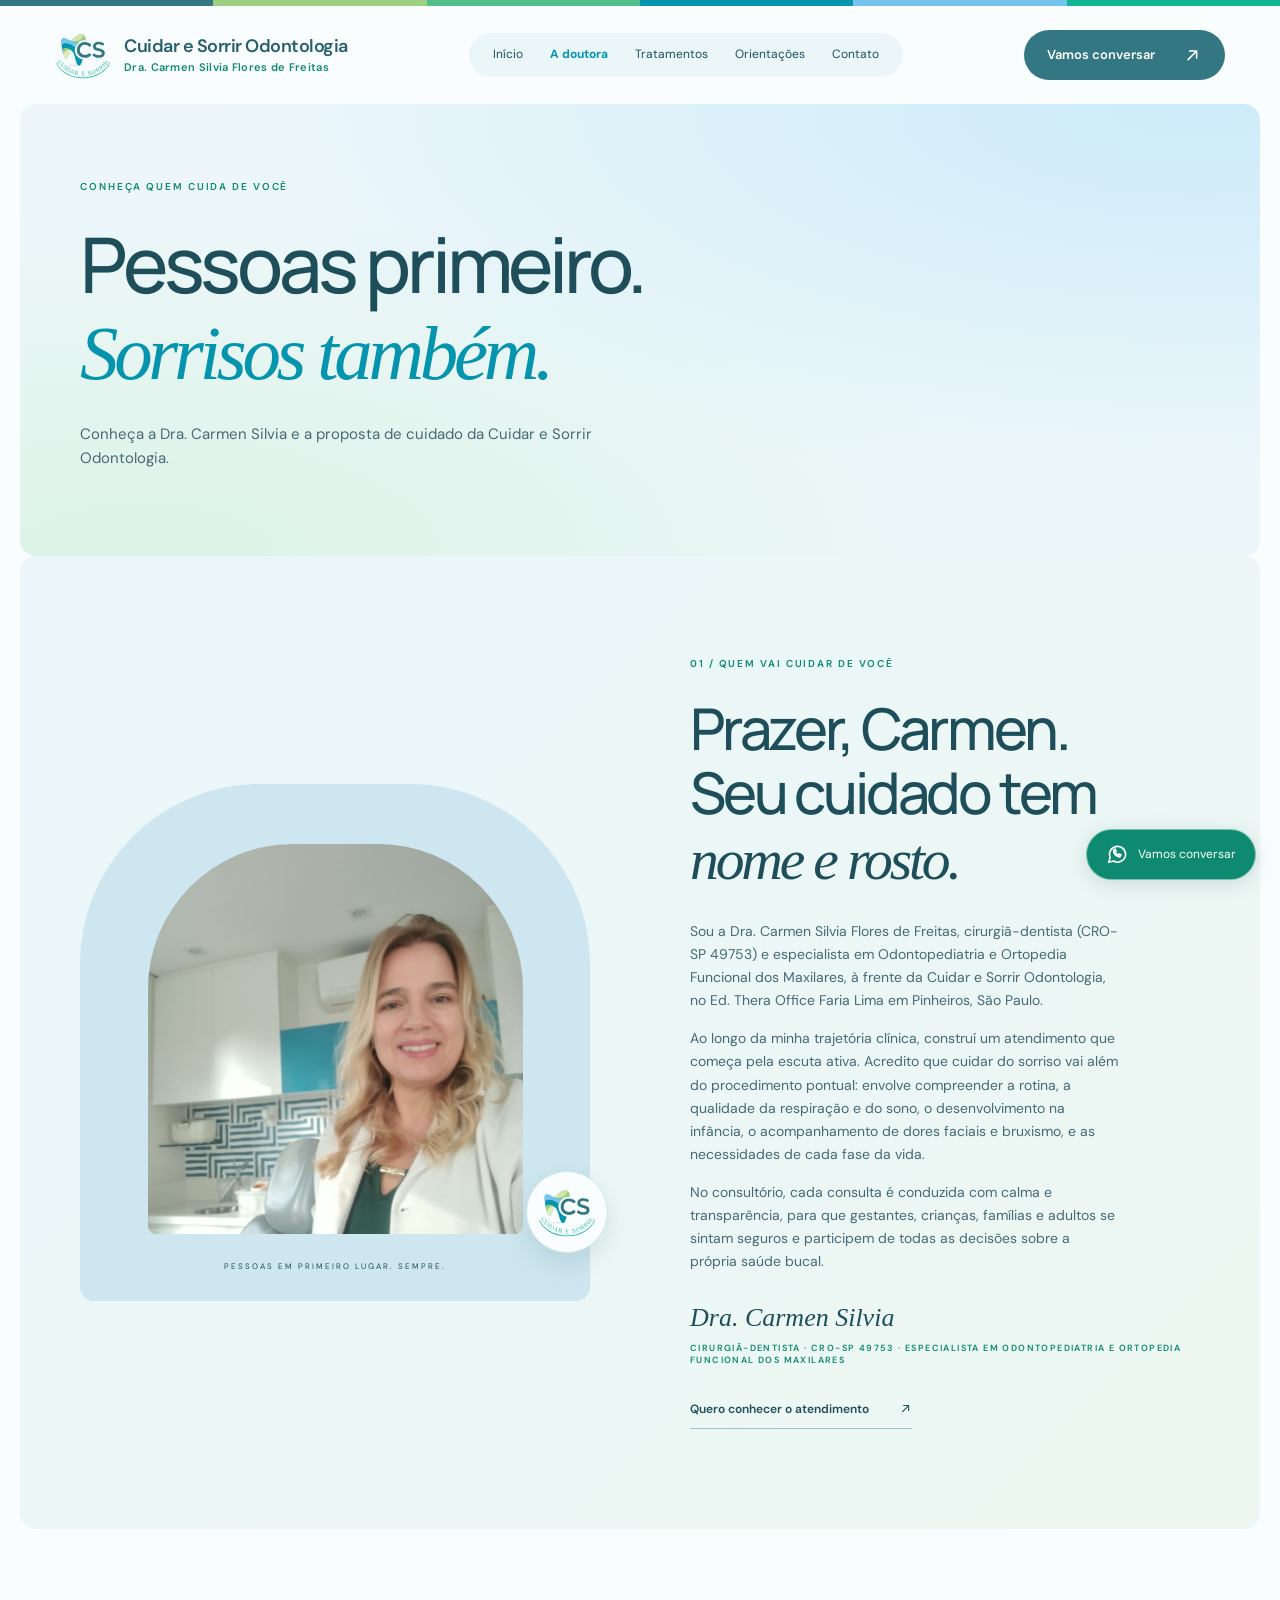
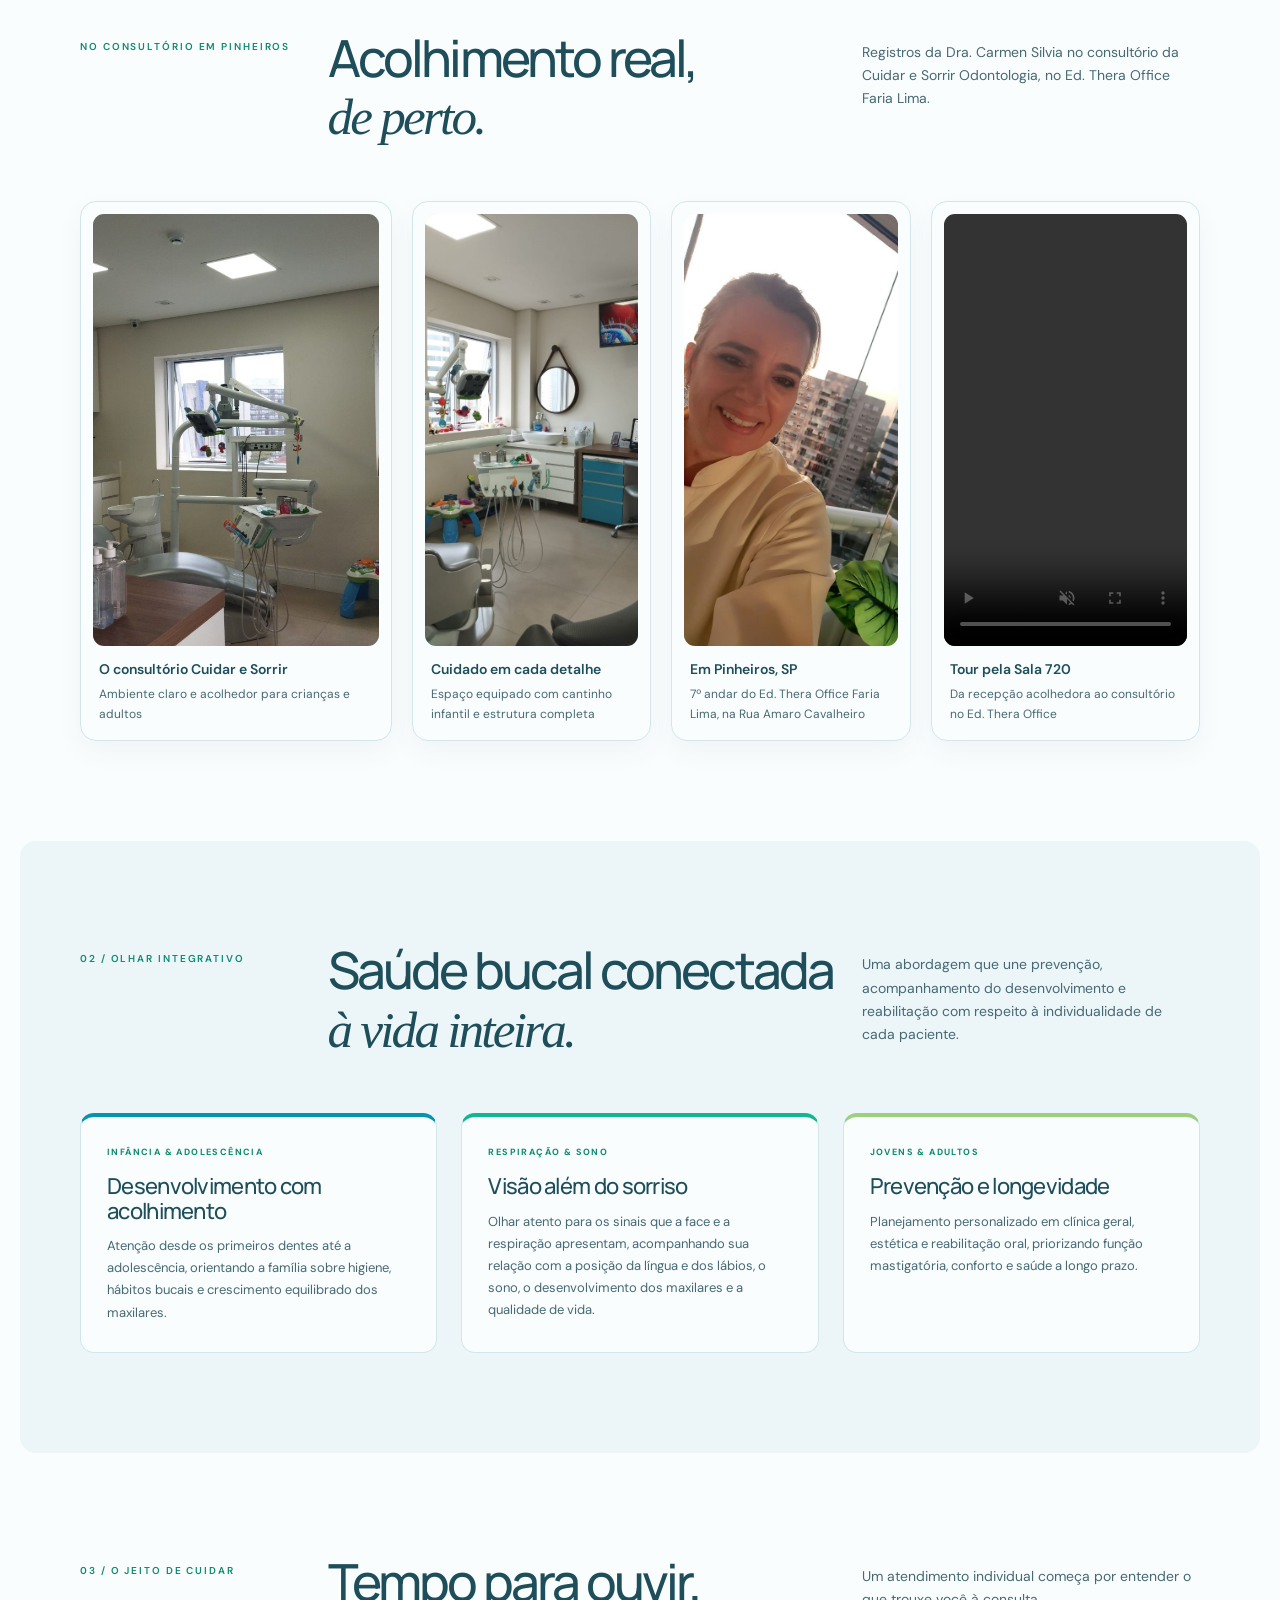
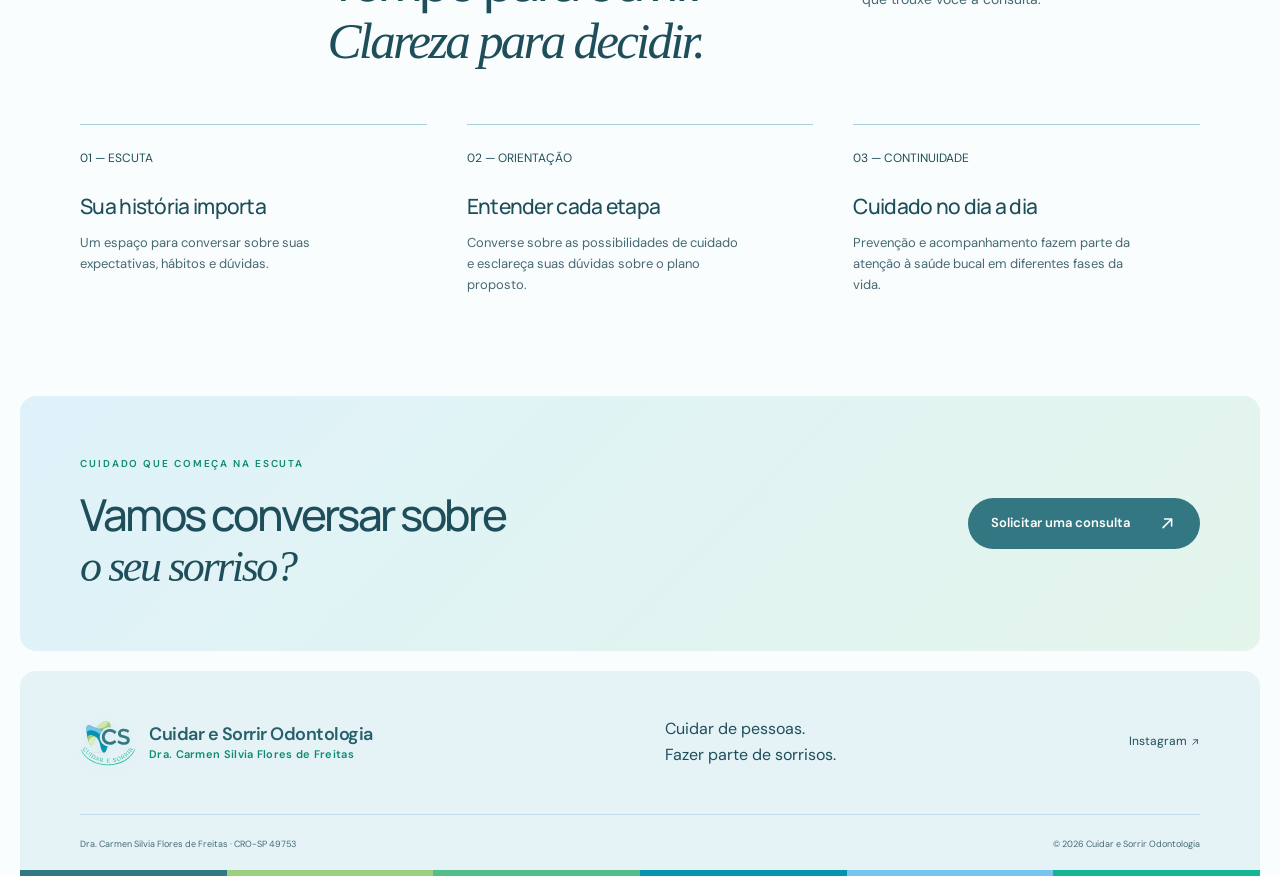
==== commit a76723d7: "revisao dra" ====
--- a/a-doutora.html
+++ b/a-doutora.html
@@ -1,6 +1,6 @@
 <!doctype html><html lang="pt-BR"><head><meta charset="utf-8"><meta name="viewport" content="width=device-width,initial-scale=1"><title>Dra. Carmen Silvia Flores de Freitas · Dentista em Pinheiros | Cuidar e Sorrir</title><meta name="description" content="Conheça a Dra. Carmen Silvia Flores de Freitas (CRO-SP 49753), cirurgiã-dentista em Pinheiros, São Paulo. Atendimento odontológico humanizado para crianças e adultos na Cuidar e Sorrir Odontologia."><meta name="robots" content="index,follow"><link rel="canonical" href="https://dracarmensilvia.com.br/a-doutora.html"><meta name="theme-color" content="#1f5a73"><meta property="og:locale" content="pt_BR"><meta property="og:site_name" content="Cuidar e Sorrir Odontologia"><meta property="og:title" content="Dra. Carmen Silvia Flores de Freitas · Dentista em Pinheiros | Cuidar e Sorrir"><meta property="og:description" content="Conheça a Dra. Carmen Silvia Flores de Freitas (CRO-SP 49753), cirurgiã-dentista em Pinheiros, São Paulo. Atendimento odontológico humanizado para crianças e adultos."><meta property="og:type" content="website"><meta property="og:url" content="https://dracarmensilvia.com.br/a-doutora.html"><meta property="og:image" content="https://dracarmensilvia.com.br/assets/dra-carmen.jpg"><meta property="og:image:alt" content="Dra. Carmen Silvia Flores de Freitas - Cirurgiã-Dentista na Cuidar e Sorrir Odontologia"><meta name="twitter:card" content="summary_large_image"><link rel="icon" href="favicon.svg" type="image/svg+xml"><link rel="stylesheet" href="style.css"><link rel="stylesheet" href="blue-theme.css"><link rel="stylesheet" href="mobile.css"><script type="application/ld+json">{"@context":"https://schema.org","@graph":[{"@type":"ProfilePage","@id":"https://dracarmensilvia.com.br/a-doutora.html#profile","url":"https://dracarmensilvia.com.br/a-doutora.html","mainEntity":{"@id":"https://dracarmensilvia.com.br/#dra-carmen"}},{"@type":"Person","@id":"https://dracarmensilvia.com.br/#dra-carmen","name":"Dra. Carmen Silvia Flores de Freitas","alternateName":["Dra. Carmen Silvia","Doutora Carmen","Doutora Carmen Silvia","Dra. Carmen Dentista"],"jobTitle":"Cirurgiã-Dentista","identifier":"CRO-SP 49753","description":"Cirurgiã-dentista (CRO-SP 49753) à frente da Cuidar e Sorrir Odontologia em Pinheiros, São Paulo. Atendimento para crianças e adultos em odontopediatria, ortopedia funcional dos maxilares, prevenção e reabilitação oral.","image":"https://dracarmensilvia.com.br/assets/dra-carmen.jpg","worksFor":{"@id":"https://dracarmensilvia.com.br/#consultorio"},"sameAs":["https://www.instagram.com/dracarmensilvia/"],"url":"https://dracarmensilvia.com.br/a-doutora.html"},{"@type":"Dentist","@id":"https://dracarmensilvia.com.br/#consultorio","name":"Cuidar e Sorrir Odontologia — Dra. Carmen Silvia","image":"https://dracarmensilvia.com.br/assets/dra-carmen.jpg","telephone":"+55-11-99975-5757","address":{"@type":"PostalAddress","streetAddress":"Rua Amaro Cavalheiro, 347, 7º andar, Sala 720 — Ed. Thera Office Faria Lima","addressLocality":"São Paulo","addressRegion":"SP","postalCode":"05425-011","addressCountry":"BR"},"sameAs":["https://www.instagram.com/dracarmensilvia/"],"url":"https://dracarmensilvia.com.br/"}]}</script><script defer src="script.js"></script></head><body><a class="skip" href="#conteudo">Pular para o conteúdo</a><div class="page"><header class="header">
-<a class="brand" href="index.html" aria-label="Cuidar e Sorrir, início"><img class="brand-logo" src="assets/logo-marca.svg" alt="" width="56" height="47" aria-hidden="true"><span>Cuidar e Sorrir<small>ODONTOLOGIA · DRA. CARMEN SILVIA</small></span></a>
+<a class="brand" href="index.html" aria-label="Cuidar e Sorrir Odontologia, início"><img class="brand-logo" src="assets/logo-marca.svg" alt="" width="56" height="47" aria-hidden="true"><span>Cuidar e Sorrir Odontologia<small>Dra. Carmen Silvia Flores de Freitas</small></span></a>
 <button class="menu-toggle" aria-expanded="false" aria-controls="navegacao" type="button">Menu <span aria-hidden="true">☰</span></button>
 <nav id="navegacao" aria-label="Principal"><a href="index.html">Início</a><a aria-current="page" href="a-doutora.html">A doutora</a><a href="tratamentos.html">Tratamentos</a><a href="orientacoes.html">Orientações</a><a href="contato.html">Contato</a></nav>
 <a class="button header-cta" href="contato.html#agendar">Vamos conversar <span aria-hidden="true"><svg class="icon-arrow" viewBox="0 0 24 24" fill="none" stroke="currentColor" stroke-width="2" stroke-linecap="round" stroke-linejoin="round" aria-hidden="true"><path d="M6.5 17.5L17.5 6.5M8.5 6.5h9v9"/></svg></span></a>
-</header><main id="conteudo"><section class="page-banner"><span class="eyebrow dark">CONHEÇA QUEM CUIDA DE VOCÊ</span><h1>Pessoas primeiro.<br><em>Sorrisos também.</em></h1><p>Conheça a Dra. Carmen Silvia e a proposta de cuidado da Cuidar e Sorrir Odontologia.</p></section><section class="about section" id="doutora" aria-labelledby="doutora-titulo"><div class="portrait-wrap"><div class="portrait"><img src="assets/dra-carmen-consultorio.jpg" alt="Dra. Carmen Silvia sorrindo de jaleco branco no consultório Cuidar e Sorrir" loading="lazy" width="759" height="1024"></div><span class="portrait-note">PESSOAS EM PRIMEIRO LUGAR. SEMPRE.</span><span class="portrait-flower" aria-hidden="true"><img src="assets/logo-marca.svg" alt="" width="48" height="40"></span></div><div class="about-copy"><span class="eyebrow dark">01 / QUEM VAI CUIDAR DE VOCÊ</span><h2 id="doutora-titulo">Prazer, Carmen.<br>Seu cuidado tem<br><em>nome e rosto.</em></h2><p>Sou a Dra. Carmen Silvia Flores de Freitas, cirurgiã-dentista (CRO-SP 49753) e especialista em Odontopediatria e Ortopedia Funcional dos Maxilares, à frente da Cuidar e Sorrir Odontologia, no Ed. Thera Office Faria Lima em Pinheiros, São Paulo.</p><p>Ao longo da minha trajetória clínica, construí um atendimento que começa pela escuta ativa. Acredito que cuidar do sorriso vai além do procedimento pontual: envolve compreender a rotina, a qualidade da respiração e do sono, o desenvolvimento na infância, o acompanhamento de dores faciais e bruxismo, e as necessidades de cada fase da vida.</p><p>No consultório, cada consulta é conduzida com calma e transparência, para que gestantes, crianças, famílias e adultos se sintam seguros e participem de todas as decisões sobre a própria saúde bucal.</p><div class="signature">Dra. Carmen Silvia<small>CIRURGIÃ-DENTISTA · CRO-SP 49753 · ESPECIALISTA EM ODONTOPEDIATRIA E ORTOPEDIA FUNCIONAL DOS MAXILARES</small></div><a class="text-link" href="contato.html#agendar">Quero conhecer o atendimento <span aria-hidden="true"><svg class="icon-arrow" viewBox="0 0 24 24" fill="none" stroke="currentColor" stroke-width="2" stroke-linecap="round" stroke-linejoin="round" aria-hidden="true"><path d="M6.5 17.5L17.5 6.5M8.5 6.5h9v9"/></svg></span></a></div></section><section class="section" aria-labelledby="momentos-titulo"><div class="section-heading"><span class="eyebrow dark">NO CONSULTÓRIO EM PINHEIROS</span><h2 id="momentos-titulo">Acolhimento real,<br><em>de perto.</em></h2><p>Registros da Dra. Carmen Silvia no consultório da Cuidar e Sorrir Odontologia, no Ed. Thera Office Faria Lima.</p></div><div class="doctor-gallery"><figure class="doctor-photo-card"><img src="assets/consultorio-espaco.jpg" alt="Consultório Cuidar e Sorrir Odontologia em Pinheiros" width="1024" height="770" loading="lazy"><figcaption><strong>O consultório Cuidar e Sorrir</strong><span>Ambiente claro e acolhedor para crianças e adultos</span></figcaption></figure><figure class="doctor-photo-card"><img src="assets/consultorio-atendimento.jpg" alt="Sala clínica com espaço lúdico para odontopediatria e atendimento adulto" width="770" height="1024" loading="lazy"><figcaption><strong>Cuidado em cada detalhe</strong><span>Espaço equipado com cantinho infantil e estrutura completa</span></figcaption></figure><figure class="doctor-photo-card"><img src="assets/dra-carmen-pinheiros.jpg" alt="Dra. Carmen Silvia na varanda do consultório em Pinheiros, São Paulo" width="768" height="1024" loading="lazy"><figcaption><strong>Em Pinheiros, SP</strong><span>7º andar do Ed. Thera Office Faria Lima, na Rua Amaro Cavalheiro</span></figcaption></figure><figure class="doctor-photo-card video-card"><video src="assets/video-consultorio.mp4" autoplay muted loop playsinline controls preload="metadata" width="720" height="1280" aria-label="Vídeo apresentando a recepção e o consultório da Cuidar e Sorrir Odontologia na Sala 720 do Ed. Thera Office Faria Lima"></video><figcaption><strong>Tour pela Sala 720</strong><span>Da recepção acolhedora ao consultório no Ed. Thera Office</span></figcaption></figure></div></section><section class="section trust-strip" aria-labelledby="pilares-titulo"><div class="section-heading"><span class="eyebrow dark">02 / OLHAR INTEGRATIVO</span><h2 id="pilares-titulo">Saúde bucal conectada<br><em>à vida inteira.</em></h2><p>Uma abordagem que une prevenção, acompanhamento do desenvolvimento e reabilitação com respeito à individualidade de cada paciente.</p></div><div class="trust-grid"><div class="trust-card"><span>INFÂNCIA & ADOLESCÊNCIA</span><h3>Desenvolvimento com acolhimento</h3><p>Atenção desde os primeiros dentes até a adolescência, orientando a família sobre higiene, hábitos bucais e crescimento equilibrado dos maxilares.</p></div><div class="trust-card"><span>RESPIRAÇÃO & SONO</span><h3>Visão além do sorriso</h3><p>Olhar atento para os sinais da respiração bucal e sua relação com o sono, o desenvolvimento craniofacial e a qualidade de vida.</p></div><div class="trust-card"><span>JOVENS & ADULTOS</span><h3>Prevenção e longevidade</h3><p>Planejamento personalizado em clínica geral, estética e reabilitação oral, priorizando função mastigatória, conforto e saúde a longo prazo.</p></div></div></section><section class="section"><div class="section-heading"><span class="eyebrow dark">03 / O JEITO DE CUIDAR</span><h2>Tempo para ouvir.<br><em>Clareza para decidir.</em></h2><p>Um atendimento individual começa por entender o que trouxe você à consulta.</p></div><div class="steps"><div><span>01 — ESCUTA</span><h3>Sua história importa</h3><p>Um espaço para conversar sobre suas expectativas, hábitos e dúvidas.</p></div><div><span>02 — ORIENTAÇÃO</span><h3>Entender cada etapa</h3><p>Converse sobre as possibilidades de cuidado e esclareça suas dúvidas sobre o plano proposto.</p></div><div><span>03 — CONTINUIDADE</span><h3>Cuidado no dia a dia</h3><p>Prevenção e acompanhamento fazem parte da atenção à saúde bucal em diferentes fases da vida.</p></div></div></section><section class="page-cta"><div><span class="eyebrow dark">CUIDADO QUE COMEÇA NA ESCUTA</span><h2>Vamos conversar sobre<br><em>o seu sorriso?</em></h2></div><a class="button" href="contato.html#agendar">Solicitar uma consulta <span aria-hidden="true"><svg class="icon-arrow" viewBox="0 0 24 24" fill="none" stroke="currentColor" stroke-width="2" stroke-linecap="round" stroke-linejoin="round" aria-hidden="true"><path d="M6.5 17.5L17.5 6.5M8.5 6.5h9v9"/></svg></span></a></section></main><footer><div class="footer-top"><a class="brand" href="index.html"><img class="brand-logo" src="assets/logo-marca.svg" alt="" width="56" height="47" aria-hidden="true"><span>Cuidar e Sorrir<small>ODONTOLOGIA · DRA. CARMEN SILVIA</small></span></a><p>Cuidar de pessoas.<br>Fazer parte de sorrisos.</p><a href="https://www.instagram.com/dracarmensilvia/" target="_blank" rel="noopener noreferrer">Instagram <svg class="icon-arrow" viewBox="0 0 24 24" fill="none" stroke="currentColor" stroke-width="2" stroke-linecap="round" stroke-linejoin="round" aria-hidden="true"><path d="M6.5 17.5L17.5 6.5M8.5 6.5h9v9"/></svg></a></div><div class="footer-bottom"><span>Dra. Carmen Silvia Flores de Freitas · CRO-SP 49753</span><span>© <span id="year">2026</span> Cuidar e Sorrir Odontologia</span></div></footer></div><a class="floating" href="https://wa.me/5511999755757" target="_blank" rel="noopener noreferrer" aria-label="Conversar com a clínica pelo WhatsApp"><svg width="23" height="23" viewBox="0 0 24 24" fill="none" stroke="currentColor" stroke-width="1.7" aria-hidden="true"><path d="M20.5 11.5a8.5 8.5 0 0 1-12.8 7.3L3 20l1.2-4.6A8.5 8.5 0 1 1 20.5 11.5Z"/><path d="M8 7.5c0 4 2.5 6.5 6.5 7l1-2-2-1-1 1c-1.5-.7-2.3-1.5-3-3l1-1-1-2-1.5 1Z"/></svg><span>Vamos conversar</span></a></body></html>+</header><main id="conteudo"><section class="page-banner"><span class="eyebrow dark">CONHEÇA QUEM CUIDA DE VOCÊ</span><h1>Pessoas primeiro.<br><em>Sorrisos também.</em></h1><p>Conheça a Dra. Carmen Silvia e a proposta de cuidado da Cuidar e Sorrir Odontologia.</p></section><section class="about section" id="doutora" aria-labelledby="doutora-titulo"><div class="portrait-wrap"><div class="portrait"><img src="assets/dra-carmen-consultorio.jpg" alt="Dra. Carmen Silvia sorrindo de jaleco branco no consultório Cuidar e Sorrir" loading="lazy" width="759" height="1024"></div><span class="portrait-note">PESSOAS EM PRIMEIRO LUGAR. SEMPRE.</span><span class="portrait-flower" aria-hidden="true"><img src="assets/logo-marca.svg" alt="" width="48" height="40"></span></div><div class="about-copy"><span class="eyebrow dark">01 / QUEM VAI CUIDAR DE VOCÊ</span><h2 id="doutora-titulo">Prazer, Carmen.<br>Seu cuidado tem<br><em>nome e rosto.</em></h2><p>Sou a Dra. Carmen Silvia Flores de Freitas, cirurgiã-dentista (CRO-SP 49753) e especialista em Odontopediatria e Ortopedia Funcional dos Maxilares, à frente da Cuidar e Sorrir Odontologia, no Ed. Thera Office Faria Lima em Pinheiros, São Paulo.</p><p>Ao longo da minha trajetória clínica, construí um atendimento que começa pela escuta ativa. Acredito que cuidar do sorriso vai além do procedimento pontual: envolve compreender a rotina, a qualidade da respiração e do sono, o desenvolvimento na infância, o acompanhamento de dores faciais e bruxismo, e as necessidades de cada fase da vida.</p><p>No consultório, cada consulta é conduzida com calma e transparência, para que gestantes, crianças, famílias e adultos se sintam seguros e participem de todas as decisões sobre a própria saúde bucal.</p><div class="signature">Dra. Carmen Silvia<small>CIRURGIÃ-DENTISTA · CRO-SP 49753 · ESPECIALISTA EM ODONTOPEDIATRIA E ORTOPEDIA FUNCIONAL DOS MAXILARES</small></div><a class="text-link" href="contato.html#agendar">Quero conhecer o atendimento <span aria-hidden="true"><svg class="icon-arrow" viewBox="0 0 24 24" fill="none" stroke="currentColor" stroke-width="2" stroke-linecap="round" stroke-linejoin="round" aria-hidden="true"><path d="M6.5 17.5L17.5 6.5M8.5 6.5h9v9"/></svg></span></a></div></section><section class="section" aria-labelledby="momentos-titulo"><div class="section-heading"><span class="eyebrow dark">NO CONSULTÓRIO EM PINHEIROS</span><h2 id="momentos-titulo">Acolhimento real,<br><em>de perto.</em></h2><p>Registros da Dra. Carmen Silvia no consultório da Cuidar e Sorrir Odontologia, no Ed. Thera Office Faria Lima.</p></div><div class="doctor-gallery"><figure class="doctor-photo-card"><img src="assets/consultorio-espaco.jpg" alt="Consultório Cuidar e Sorrir Odontologia em Pinheiros" width="1024" height="770" loading="lazy"><figcaption><strong>O consultório Cuidar e Sorrir</strong><span>Ambiente claro e acolhedor para crianças e adultos</span></figcaption></figure><figure class="doctor-photo-card"><img src="assets/consultorio-atendimento.jpg" alt="Sala clínica com espaço lúdico para odontopediatria e atendimento adulto" width="770" height="1024" loading="lazy"><figcaption><strong>Cuidado em cada detalhe</strong><span>Espaço equipado com cantinho infantil e estrutura completa</span></figcaption></figure><figure class="doctor-photo-card"><img src="assets/dra-carmen-pinheiros.jpg" alt="Dra. Carmen Silvia na varanda do consultório em Pinheiros, São Paulo" width="768" height="1024" loading="lazy"><figcaption><strong>Em Pinheiros, SP</strong><span>7º andar do Ed. Thera Office Faria Lima, na Rua Amaro Cavalheiro</span></figcaption></figure><figure class="doctor-photo-card video-card"><video src="assets/video-consultorio.mp4" autoplay muted loop playsinline controls preload="metadata" width="720" height="1280" aria-label="Vídeo apresentando a recepção e o consultório da Cuidar e Sorrir Odontologia na Sala 720 do Ed. Thera Office Faria Lima"></video><figcaption><strong>Tour pela Sala 720</strong><span>Da recepção acolhedora ao consultório no Ed. Thera Office</span></figcaption></figure></div></section><section class="section trust-strip" aria-labelledby="pilares-titulo"><div class="section-heading"><span class="eyebrow dark">02 / OLHAR INTEGRATIVO</span><h2 id="pilares-titulo">Saúde bucal conectada<br><em>à vida inteira.</em></h2><p>Uma abordagem que une prevenção, acompanhamento do desenvolvimento e reabilitação com respeito à individualidade de cada paciente.</p></div><div class="trust-grid"><div class="trust-card"><span>INFÂNCIA & ADOLESCÊNCIA</span><h3>Desenvolvimento com acolhimento</h3><p>Atenção desde os primeiros dentes até a adolescência, orientando a família sobre higiene, hábitos bucais e crescimento equilibrado dos maxilares.</p></div><div class="trust-card"><span>RESPIRAÇÃO & SONO</span><h3>Visão além do sorriso</h3><p>Olhar atento para os sinais que a face e a respiração apresentam, acompanhando sua relação com a posição da língua e dos lábios, o sono, o desenvolvimento dos maxilares e a qualidade de vida.</p></div><div class="trust-card"><span>JOVENS & ADULTOS</span><h3>Prevenção e longevidade</h3><p>Planejamento personalizado em clínica geral, estética e reabilitação oral, priorizando função mastigatória, conforto e saúde a longo prazo.</p></div></div></section><section class="section"><div class="section-heading"><span class="eyebrow dark">03 / O JEITO DE CUIDAR</span><h2>Tempo para ouvir.<br><em>Clareza para decidir.</em></h2><p>Um atendimento individual começa por entender o que trouxe você à consulta.</p></div><div class="steps"><div><span>01 — ESCUTA</span><h3>Sua história importa</h3><p>Um espaço para conversar sobre suas expectativas, hábitos e dúvidas.</p></div><div><span>02 — ORIENTAÇÃO</span><h3>Entender cada etapa</h3><p>Converse sobre as possibilidades de cuidado e esclareça suas dúvidas sobre o plano proposto.</p></div><div><span>03 — CONTINUIDADE</span><h3>Cuidado no dia a dia</h3><p>Prevenção e acompanhamento fazem parte da atenção à saúde bucal em diferentes fases da vida.</p></div></div></section><section class="page-cta"><div><span class="eyebrow dark">CUIDADO QUE COMEÇA NA ESCUTA</span><h2>Vamos conversar sobre<br><em>o seu sorriso?</em></h2></div><a class="button" href="contato.html#agendar">Solicitar uma consulta <span aria-hidden="true"><svg class="icon-arrow" viewBox="0 0 24 24" fill="none" stroke="currentColor" stroke-width="2" stroke-linecap="round" stroke-linejoin="round" aria-hidden="true"><path d="M6.5 17.5L17.5 6.5M8.5 6.5h9v9"/></svg></span></a></section></main><footer><div class="footer-top"><a class="brand" href="index.html"><img class="brand-logo" src="assets/logo-marca.svg" alt="" width="56" height="47" aria-hidden="true"><span>Cuidar e Sorrir Odontologia<small>Dra. Carmen Silvia Flores de Freitas</small></span></a><p>Cuidar de pessoas.<br>Fazer parte de sorrisos.</p><a href="https://www.instagram.com/dracarmensilvia/" target="_blank" rel="noopener noreferrer">Instagram <svg class="icon-arrow" viewBox="0 0 24 24" fill="none" stroke="currentColor" stroke-width="2" stroke-linecap="round" stroke-linejoin="round" aria-hidden="true"><path d="M6.5 17.5L17.5 6.5M8.5 6.5h9v9"/></svg></a></div><div class="footer-bottom"><span>Dra. Carmen Silvia Flores de Freitas · CRO-SP 49753</span><span>© <span id="year">2026</span> Cuidar e Sorrir Odontologia</span></div></footer></div><a class="floating" href="contato.html#agendar" aria-label="Solicitar consulta pelo formulário"><svg width="23" height="23" viewBox="0 0 24 24" fill="none" stroke="currentColor" stroke-width="1.7" aria-hidden="true"><path d="M20.5 11.5a8.5 8.5 0 0 1-12.8 7.3L3 20l1.2-4.6A8.5 8.5 0 1 1 20.5 11.5Z"/><path d="M8 7.5c0 4 2.5 6.5 6.5 7l1-2-2-1-1 1c-1.5-.7-2.3-1.5-3-3l1-1-1-2-1.5 1Z"/></svg><span>Vamos conversar</span></a></body></html>
--- a/blue-theme.css
+++ b/blue-theme.css
@@ -1,4 +1,4 @@
-:root{--ink:#1e4e5a;--muted:#466974;--green:#337783;--ocean:#0594ad;--sky:#75c5ee;--leaf:#9dcf81;--mint:#cfe5ab;--emerald:#12b693;--emerald-dark:#0d8a6f;--lime:#dfecc1;--paper:#fafdfe;--line:#d2e6ec;--card-bar:linear-gradient(90deg,#337783 0% 16.66%,#9dcf81 16.66% 33.33%,#52be8c 33.33% 50%,#0594ad 50% 66.66%,#75c5ee 66.66% 83.33%,#12b693 83.33% 100%)}body{background:#dfeef3}.page{position:relative}.page:before,footer:after{content:'';display:block;height:6px;background:var(--card-bar)}.page:before{margin:0 -20px}footer{position:relative;overflow:hidden;background:#e5f3f7}footer:after{position:absolute;left:0;right:0;bottom:0}.header nav{background:#ebf6f9}.header nav a[aria-current=page]{color:#0594ad;font-weight:700}.header nav a:hover,.text-link:hover{color:var(--emerald-dark)}.button{background:var(--green)}.button:hover{background:var(--emerald-dark)}.brand{gap:13px;color:#26606b}.brand-logo{width:56px;height:47px;object-fit:contain;flex-shrink:0;filter:drop-shadow(0 2px 4px rgba(51,119,131,.08))}.brand small{color:var(--emerald-dark);letter-spacing:1.8px}.hero{background:#235864}.hero-art{background-image:linear-gradient(90deg,#1d4b56 0%,#235864f5 38%,#23586475 54%,#23586415 78%),url('assets/hero-sorriso.png')}.hero:after{background:linear-gradient(transparent,#1d4b56)}.hero h1 em{color:#b6e69e}.hero .eyebrow{color:#e2f6fc}.hero-copy p{color:#e4f4f8}.hero .eyebrow i{background:#9dcf81}.light{background:var(--paper);color:var(--ink)}.light:hover{background:#dfecc1}.dark{color:var(--emerald-dark)}.about{background:linear-gradient(135deg,#eaf6fa 0%,#edf8f2 100%)}.portrait-wrap{background:#cde6ef}.portrait-flower{width:82px;height:82px;right:-18px;bottom:48px;border-radius:50%;background:var(--paper);border:1px solid var(--line);box-shadow:0 10px 24px rgba(30,78,90,.12);display:grid;place-items:center;font-size:0}.portrait-flower img{width:58px;height:auto;object-fit:contain}.big-asterisk{color:#12b693}.signature small{color:var(--emerald-dark);font-weight:600}.journey{background:#e4f4f8}.steps>div{border-color:#a8d0dc}.booking{background:linear-gradient(135deg,#235864 0%,#0594ad 100%)}.booking .eyebrow{color:#dfecc1}.booking h2 em{color:#b6e69e}.booking p,.booking-details small{color:#dcf1f7}form .button{background:var(--emerald-dark)}form .button:hover{background:var(--green)}.service:hover{background:#ecf7fa}.service-label{color:var(--emerald-dark)}.circle{border-color:#a3cad6}.service:hover .circle{background:var(--emerald);border-color:var(--emerald)}.text-link{border-color:#98c4d1}.floating{background:var(--emerald-dark)}.floating:hover{background:#0594ad}.footer-bottom{border-color:#c1dde6}.dialog-header button{background:#e2f2f7}
-.page-banner{padding:75px 60px 85px;background:radial-gradient(ellipse at 95% 0,#cdebf9,transparent 60%),radial-gradient(ellipse at 10% 100%,#dcf3e6,transparent 55%),#edf7fa;border-radius:16px}.page-banner h1{font-size:clamp(45px,6vw,84px);margin:25px 0;max-width:950px}.page-banner h1 em{font-family:Georgia,serif;font-weight:400;color:#0594ad}.page-banner p{max-width:570px;font-size:15px}.page-cta{padding:60px;display:flex;justify-content:space-between;align-items:center;gap:30px;background:linear-gradient(135deg,#dff2fa 0%,#e3f5eb 100%);border-radius:16px;margin-bottom:20px}.page-cta h2{font-size:44px;margin-top:18px}.page-cta .button{flex-shrink:0}.home-care-grid{display:grid;grid-template-columns:repeat(3,1fr);gap:20px;margin-bottom:35px}.home-care-grid>a{background:#e8f5fc;border-top:4px solid #0594ad;border-radius:14px;padding:30px 25px;position:relative;min-height:260px;transition:background .25s,transform .25s,box-shadow .25s}.home-care-grid>a:nth-child(2){background:#eaf7ee;border-top-color:#12b693}.home-care-grid>a:nth-child(3){background:#e5f2f6;border-top-color:#337783}.home-care-grid>a:hover{background:#d7eef9;transform:translateY(-5px);box-shadow:0 14px 28px rgba(30,78,90,.08)}.home-care-grid>a:nth-child(2):hover{background:#d8f1e2}.home-care-grid span{font-size:9px;font-weight:700;letter-spacing:1.2px;color:#0594ad}.home-care-grid>a:nth-child(2) span{color:var(--emerald-dark)}.home-care-grid>a:nth-child(3) span{color:#337783}.home-care-grid h3{font-size:29px;margin:30px 0 18px}.home-care-grid p{font-size:12px;max-width:220px}.home-care-grid b{font-weight:400;position:absolute;bottom:23px;right:23px;font-size:26px}.home-education{display:grid;grid-template-columns:1.2fr .8fr;gap:90px;align-items:center}.home-education h2{margin:22px 0}.home-education p{max-width:390px;margin-bottom:30px;font-size:14px}.home-education img{border-radius:16px;max-height:480px;width:auto;margin:auto}.treatment-detail{display:grid;grid-template-columns:.6fr 1.8fr;gap:40px;border-top:1px solid var(--line)}.treatment-detail:nth-of-type(even){background:#eff8fa;border-radius:14px}.treatment-detail h2{max-width:760px;font-size:45px}.treatment-detail p{margin:25px 0;max-width:650px;font-size:14px}.treatment-detail ul{padding:0;list-style:none;display:flex;flex-wrap:wrap;gap:10px;margin:25px 0 32px}.treatment-detail li{padding:8px 14px;border:1px solid #b1dccb;background:#f2faf6;color:#175041;border-radius:30px;font-size:11px;font-weight:500}.reading-note{background:linear-gradient(135deg,#ecf7fb 0%,#edf8f2 100%);border-radius:14px}.reading-note h2{margin:25px 0}.reading-note p{max-width:650px;margin-bottom:25px}.contact-desc{max-width:420px;font-size:14px;margin:0 0 22px}.map-frame{margin-top:28px;border-radius:16px;overflow:hidden;border:1px solid var(--line);background:#eaf5fa;box-shadow:0 10px 30px rgba(30,78,90,.06)}.map-frame iframe{display:block;width:100%;height:270px;border:0}.trust-strip{background:#ecf6f9;border-radius:16px}.trust-grid{display:grid;grid-template-columns:repeat(3,1fr);gap:24px;margin-top:10px}.trust-card{background:var(--paper);border:1px solid var(--line);border-top:4px solid #0594ad;border-radius:14px;padding:28px 26px}.trust-card:nth-child(2){border-top-color:#12b693}.trust-card:nth-child(3){border-top-color:#9dcf81}.trust-card span{display:block;font-size:9px;font-weight:700;letter-spacing:1.4px;color:var(--emerald-dark);margin-bottom:14px}.trust-card h3{font-size:22px;letter-spacing:-.7px;margin-bottom:12px}.trust-card p{font-size:13px;line-height:1.7}.portrait img{width:100%;height:390px;object-fit:cover;object-position:center 18%}.doctor-gallery{display:grid;grid-template-columns:1.3fr 1fr 1fr 269px;gap:20px;margin-top:26px}.clinic-gallery{display:grid;grid-template-columns:1.35fr 1fr 296px;gap:22px;max-width:100%;margin:28px auto 0}.doctor-photo-card{margin:0;background:var(--paper);border:1px solid var(--line);border-radius:16px;padding:12px;box-shadow:0 10px 26px rgba(30,78,90,.05);transition:transform .25s}.doctor-photo-card:hover{transform:translateY(-4px)}.doctor-photo-card img,.doctor-photo-card video{display:block;width:100%;height:432px;object-fit:cover;object-position:center 65%;border-radius:11px;background:#e4f2f7}.doctor-photo-card video{object-fit:contain;object-position:center center;background:#f2ece1}.doctor-gallery .doctor-photo-card:nth-child(3) img{object-position:center 22%}.clinic-gallery .doctor-photo-card img,.clinic-gallery .doctor-photo-card video{height:480px;object-position:center 65%}.clinic-gallery .doctor-photo-card video{object-fit:contain;object-position:center center}.doctor-photo-card figcaption{padding:12px 6px 4px;font-size:12px;color:var(--muted);display:flex;flex-direction:column;gap:4px}.doctor-photo-card figcaption strong{font-size:14px;color:var(--ink);font-weight:600}.contact-photo{margin:0 0 22px;border-radius:16px;overflow:hidden;border:1px solid var(--line);background:var(--paper);padding:10px;box-shadow:0 10px 26px rgba(30,78,90,.05)}.contact-photo img{width:100%;height:auto;aspect-ratio:4/3;object-fit:cover;border-radius:10px}
+:root{--ink:#1e4e5a;--muted:#466974;--green:#337783;--ocean:#0594ad;--sky:#75c5ee;--leaf:#9dcf81;--mint:#cfe5ab;--emerald:#12b693;--emerald-dark:#0d8a6f;--lime:#dfecc1;--paper:#fafdfe;--line:#d2e6ec;--card-bar:linear-gradient(90deg,#337783 0% 16.66%,#9dcf81 16.66% 33.33%,#52be8c 33.33% 50%,#0594ad 50% 66.66%,#75c5ee 66.66% 83.33%,#12b693 83.33% 100%)}body{background:#dfeef3}.page{position:relative}.page:before,footer:after{content:'';display:block;height:6px;background:var(--card-bar)}.page:before{margin:0 -20px}footer{position:relative;overflow:hidden;background:#e5f3f7}footer:after{position:absolute;left:0;right:0;bottom:0}.header nav{background:#ebf6f9}.header nav a[aria-current=page]{color:#0594ad;font-weight:700}.header nav a:hover,.text-link:hover{color:var(--emerald-dark)}.button{background:var(--green)}.button:hover{background:var(--emerald-dark)}.brand{gap:13px;color:#26606b;white-space:nowrap}.brand-logo{width:56px;height:47px;object-fit:contain;flex-shrink:0;filter:drop-shadow(0 2px 4px rgba(51,119,131,.08))}.brand small{color:var(--emerald-dark);font-size:11px;font-weight:600;letter-spacing:.3px;margin-top:3px}.hero{background:#124852}.hero-art{background-image:linear-gradient(90deg,#124852 0%,#124852f2 34%,transparent 52%),url('assets/hero-sorrisos.jpg');background-size:cover,contain;background-position:center,right center}.hero:after{background:linear-gradient(transparent,rgba(18,72,82,.3))}.hero h1 em{color:#b6e69e}.hero .eyebrow{color:#e2f6fc}.hero-copy p{color:#e4f4f8}.hero .eyebrow i{background:#9dcf81}.light{background:var(--paper);color:var(--ink)}.light:hover{background:#dfecc1}.dark{color:var(--emerald-dark)}.about{background:linear-gradient(135deg,#eaf6fa 0%,#edf8f2 100%)}.portrait-wrap{background:#cde6ef}.portrait-flower{width:82px;height:82px;right:-18px;bottom:48px;border-radius:50%;background:var(--paper);border:1px solid var(--line);box-shadow:0 10px 24px rgba(30,78,90,.12);display:grid;place-items:center;font-size:0}.portrait-flower img{width:58px;height:auto;object-fit:contain}.big-asterisk{color:#12b693}.signature small{color:var(--emerald-dark);font-weight:600}.journey{background:#e4f4f8}.steps>div{border-color:#a8d0dc}.booking{background:linear-gradient(135deg,#235864 0%,#0594ad 100%)}.booking .eyebrow{color:#dfecc1}.booking h2 em{color:#b6e69e}.booking p,.booking-details small{color:#dcf1f7}form .button{background:var(--emerald-dark)}form .button:hover{background:var(--green)}.service:hover{background:#ecf7fa}.service-label{color:var(--emerald-dark)}.circle{border-color:#a3cad6}.service:hover .circle{background:var(--emerald);border-color:var(--emerald)}.text-link{border-color:#98c4d1}.floating{background:var(--emerald-dark)}.floating:hover{background:#0594ad}.footer-bottom{border-color:#c1dde6}.dialog-header button{background:#e2f2f7}
+.page-banner{padding:75px 60px 85px;background:radial-gradient(ellipse at 95% 0,#cdebf9,transparent 60%),radial-gradient(ellipse at 10% 100%,#dcf3e6,transparent 55%),#edf7fa;border-radius:16px}.page-banner h1{font-size:clamp(45px,6vw,84px);margin:25px 0;max-width:950px}.page-banner h1 em{font-family:Georgia,serif;font-weight:400;color:#0594ad}.page-banner p{max-width:570px;font-size:15px}.page-cta{padding:60px;display:flex;justify-content:space-between;align-items:center;gap:30px;background:linear-gradient(135deg,#dff2fa 0%,#e3f5eb 100%);border-radius:16px;margin-bottom:20px}.page-cta h2{font-size:44px;margin-top:18px}.page-cta .button{flex-shrink:0}.home-care-grid{display:grid;grid-template-columns:repeat(4,1fr);gap:18px;margin-bottom:35px}.home-care-grid>a{background:#e8f5fc;border-top:4px solid #0594ad;border-radius:14px;padding:28px 22px;position:relative;min-height:265px;transition:background .25s,transform .25s,box-shadow .25s}.home-care-grid>a:nth-child(2){background:#eaf7ee;border-top-color:#12b693}.home-care-grid>a:nth-child(3){background:#e5f2f6;border-top-color:#337783}.home-care-grid>a:nth-child(4){background:#eff8ea;border-top-color:#9dcf81}.home-care-grid>a:hover{background:#d7eef9;transform:translateY(-5px);box-shadow:0 14px 28px rgba(30,78,90,.08)}.home-care-grid>a:nth-child(2):hover{background:#d8f1e2}.home-care-grid>a:nth-child(4):hover{background:#e2f3d8}.home-care-grid span{font-size:9px;font-weight:700;letter-spacing:1.2px;color:#0594ad}.home-care-grid>a:nth-child(2) span{color:var(--emerald-dark)}.home-care-grid>a:nth-child(3) span{color:#337783}.home-care-grid>a:nth-child(4) span{color:var(--emerald-dark)}.home-care-grid h3{font-size:26px;margin:24px 0 14px}.home-care-grid p{font-size:12px;max-width:230px}.home-care-grid b{font-weight:400;position:absolute;bottom:23px;right:23px;font-size:26px}.home-education{display:grid;grid-template-columns:1.2fr .8fr;gap:90px;align-items:center}.home-education h2{margin:22px 0}.home-education p{max-width:390px;margin-bottom:30px;font-size:14px}.home-education img{border-radius:16px;max-height:480px;width:auto;margin:auto}.treatment-detail{display:grid;grid-template-columns:.6fr 1.8fr;gap:40px;border-top:1px solid var(--line)}.treatment-detail:nth-of-type(even){background:#eff8fa;border-radius:14px}.treatment-detail h2{max-width:760px;font-size:45px}.treatment-detail p{margin:25px 0;max-width:650px;font-size:14px}.treatment-detail ul{padding:0;list-style:none;display:flex;flex-wrap:wrap;gap:10px;margin:25px 0 32px}.treatment-detail li{padding:8px 14px;border:1px solid #b1dccb;background:#f2faf6;color:#175041;border-radius:30px;font-size:11px;font-weight:500}.reading-note{background:linear-gradient(135deg,#ecf7fb 0%,#edf8f2 100%);border-radius:14px}.reading-note h2{margin:25px 0}.reading-note p{max-width:650px;margin-bottom:25px}.contact-desc{max-width:420px;font-size:14px;margin:0 0 22px}.map-frame{margin-top:28px;border-radius:16px;overflow:hidden;border:1px solid var(--line);background:#eaf5fa;box-shadow:0 10px 30px rgba(30,78,90,.06)}.map-frame iframe{display:block;width:100%;height:270px;border:0}.trust-strip{background:#ecf6f9;border-radius:16px}.trust-grid{display:grid;grid-template-columns:repeat(3,1fr);gap:24px;margin-top:10px}.trust-card{background:var(--paper);border:1px solid var(--line);border-top:4px solid #0594ad;border-radius:14px;padding:28px 26px}.trust-card:nth-child(2){border-top-color:#12b693}.trust-card:nth-child(3){border-top-color:#9dcf81}.trust-card span{display:block;font-size:9px;font-weight:700;letter-spacing:1.4px;color:var(--emerald-dark);margin-bottom:14px}.trust-card h3{font-size:22px;letter-spacing:-.7px;margin-bottom:12px}.trust-card p{font-size:13px;line-height:1.7}.portrait img{width:100%;height:390px;object-fit:cover;object-position:center 18%}.doctor-gallery{display:grid;grid-template-columns:1.3fr 1fr 1fr 269px;gap:20px;margin-top:26px}.clinic-gallery{display:grid;grid-template-columns:1.35fr 1fr 296px;gap:22px;max-width:100%;margin:28px auto 0}.doctor-photo-card{margin:0;background:var(--paper);border:1px solid var(--line);border-radius:16px;padding:12px;box-shadow:0 10px 26px rgba(30,78,90,.05);transition:transform .25s}.doctor-photo-card:hover{transform:translateY(-4px)}.doctor-photo-card img,.doctor-photo-card video{display:block;width:100%;height:432px;object-fit:cover;object-position:center 65%;border-radius:11px;background:#e4f2f7}.doctor-photo-card video{object-fit:contain;object-position:center center;background:#f2ece1}.doctor-gallery .doctor-photo-card:nth-child(3) img{object-position:center 22%}.clinic-gallery .doctor-photo-card img,.clinic-gallery .doctor-photo-card video{height:480px;object-position:center 65%}.clinic-gallery .doctor-photo-card video{object-fit:contain;object-position:center center}.doctor-photo-card figcaption{padding:12px 6px 4px;font-size:12px;color:var(--muted);display:flex;flex-direction:column;gap:4px}.doctor-photo-card figcaption strong{font-size:14px;color:var(--ink);font-weight:600}.contact-photo{margin:0 0 22px;border-radius:16px;overflow:hidden;border:1px solid var(--line);background:var(--paper);padding:10px;box-shadow:0 10px 26px rgba(30,78,90,.05)}.contact-photo img{width:100%;height:auto;aspect-ratio:4/3;object-fit:cover;border-radius:10px}
 .reveal{opacity:0;transform:translateY(22px);transition:opacity .7s ease,transform .7s cubic-bezier(.2,.65,.3,1)}.reveal.is-visible{opacity:1;transform:none}.publications .publication:nth-child(even),.steps>div:nth-child(2),.home-care-grid>a:nth-child(2){transition-delay:.09s}.steps>div:nth-child(3),.home-care-grid>a:nth-child(3){transition-delay:.16s}.hero-copy{animation:hero-enter .9s ease both}.hero-top,.hero-bottom{animation:hero-enter 1s .12s ease both}.button span,.circle{transition:transform .25s}.button:hover span,.service:hover .circle{transform:translate(2px,-2px)}@keyframes hero-enter{from{opacity:0;transform:translateY(16px)}to{opacity:1;transform:translateY(0)}}
-@media(max-width:1100px){.home-education{gap:40px}.page-banner,.page-cta{padding:60px 35px}.header nav{gap:13px;font-size:11px}.header-cta{padding:14px 18px;gap:12px}}@media(max-width:760px){.brand-logo{width:46px;height:39px}.brand small{letter-spacing:1.2px}.portrait-flower{width:68px;height:68px;right:4px;bottom:38px}.portrait-flower img{width:48px}.hero-art{background-image:linear-gradient(90deg,#1d4b56ef,#1d4b5690 60%,#1d4b5630),url('assets/hero-sorriso.png')}.page-banner{padding:48px 20px}.page-banner h1{font-size:45px;letter-spacing:-2.7px}.page-banner p{font-size:13px}.page-cta{padding:40px 20px;display:block}.page-cta h2{font-size:35px}.page-cta .button{margin-top:28px}.home-care-grid{grid-template-columns:1fr;gap:14px}.home-care-grid>a{min-height:220px;padding:25px}.home-care-grid h3{margin:20px 0 15px}.home-education{grid-template-columns:1fr;gap:35px}.home-education img{max-height:none;width:100%;max-width:340px}.home-education h2{font-size:42px}.treatment-detail{grid-template-columns:1fr;gap:24px}.treatment-detail h2{font-size:35px}.treatment-detail ul{gap:8px}.header nav{font-size:15px}.reading-note h2{font-size:40px}.trust-grid{grid-template-columns:1fr;gap:14px}.doctor-gallery,.clinic-gallery{grid-template-columns:1fr;gap:16px;max-width:440px;margin:18px auto 0}.clinic-gallery .doctor-photo-card img{height:auto;max-height:420px}.doctor-photo-card video,.clinic-gallery .doctor-photo-card video{height:auto;max-height:520px;aspect-ratio:9/16;object-fit:contain}.map-frame iframe{height:230px}}@media(prefers-reduced-motion:reduce){.reveal{opacity:1;transform:none}*,*:before,*:after{animation:none!important;transition:none!important}}
+@media(max-width:1100px){.home-care-grid{grid-template-columns:repeat(2,1fr)}.home-education{gap:40px}.page-banner,.page-cta{padding:60px 35px}.header nav{gap:13px;font-size:11px}.header-cta{padding:14px 18px;gap:12px}}@media(max-width:760px){.brand-logo{width:46px;height:39px}.brand small{font-size:9.5px;letter-spacing:.2px}.portrait-flower{width:68px;height:68px;right:4px;bottom:38px}.portrait-flower img{width:48px}.hero-art{background-image:linear-gradient(90deg,#124852ef,#12485290 60%,#12485230),url('assets/sorrisos-idades.jpg')}.page-banner{padding:48px 20px}.page-banner h1{font-size:45px;letter-spacing:-2.7px}.page-banner p{font-size:13px}.page-cta{padding:40px 20px;display:block}.page-cta h2{font-size:35px}.page-cta .button{margin-top:28px}.home-care-grid{grid-template-columns:1fr;gap:14px}.home-care-grid>a{min-height:220px;padding:25px}.home-care-grid h3{margin:20px 0 15px}.home-education{grid-template-columns:1fr;gap:35px}.home-education img{max-height:none;width:100%;max-width:340px}.home-education h2{font-size:42px}.treatment-detail{grid-template-columns:1fr;gap:24px}.treatment-detail h2{font-size:35px}.treatment-detail ul{gap:8px}.header nav{font-size:15px}.reading-note h2{font-size:40px}.trust-grid{grid-template-columns:1fr;gap:14px}.doctor-gallery,.clinic-gallery{grid-template-columns:1fr;gap:16px;max-width:440px;margin:18px auto 0}.clinic-gallery .doctor-photo-card img{height:auto;max-height:420px}.doctor-photo-card video,.clinic-gallery .doctor-photo-card video{height:auto;max-height:520px;aspect-ratio:9/16;object-fit:contain}.map-frame iframe{height:230px}}@media(prefers-reduced-motion:reduce){.reveal{opacity:1;transform:none}*,*:before,*:after{animation:none!important;transition:none!important}}
--- a/mobile.css
+++ b/mobile.css
@@ -1,6 +1,6 @@
 /* Preserve intrinsic proportions when an image has HTML width/height attributes. */
 .home-education img{height:auto;object-fit:contain}
-.portrait img{width:100%;height:380px;object-fit:cover;object-position:center 18%}
+.portrait img{width:100%;height:390px;object-fit:cover;object-position:center 18%}
 .doctor-photo-card img,.doctor-photo-card video{width:100%;height:432px;object-fit:cover;object-position:center 65%}
 .doctor-photo-card video{object-fit:contain;object-position:center center}
 .clinic-gallery .doctor-photo-card img,.clinic-gallery .doctor-photo-card video{height:480px;object-position:center 65%}
@@ -16,17 +16,17 @@
   .page{margin:6px;padding:0 6px;border-radius:14px}
   .page main,.section,.section>*{min-width:0}
   .header{height:80px;padding:0 10px;gap:10px;flex-wrap:nowrap}
-  .brand{font-size:15px;gap:10px;flex-shrink:0}
-  .brand small{font-size:7px;letter-spacing:1.6px}
+  .brand{font-size:14px;gap:9px;flex-shrink:0}
+  .brand small{font-size:9px;letter-spacing:.2px}
   .brand-symbol{font-size:35px}
   .brand-logo{width:44px;height:37px}
   .menu-toggle{min-height:44px;padding:10px 12px;flex-shrink:0}
   .header nav{top:72px;padding:16px;gap:4px;z-index:30}
   .header nav a{display:block;padding:12px;border-radius:6px}
   .header nav a[aria-current=page]{background:#e3f3f8}
-  .hero{min-height:0;padding:20px;gap:24px;display:block;background:#17465c}
-  .hero-art{inset:0 0 auto;height:clamp(235px,65vw,335px);background-image:url('assets/hero-sorriso.png');background-size:168% auto;background-position:98% 8%;background-repeat:no-repeat}
-  .hero-art:after{content:'';position:absolute;inset:0 0 -3px 0;background:linear-gradient(180deg,#16455a18 0%,transparent 48%,#17465ccc 78%,#17465c 94%,#17465c 100%);pointer-events:none}
+  .hero{min-height:0;padding:20px;gap:24px;display:block;background:#124852}
+  .hero-art{inset:0 0 auto;height:clamp(245px,68vw,345px);background-image:url('assets/sorrisos-idades.jpg');background-size:contain;background-position:center top;background-repeat:no-repeat}
+  .hero-art:after{content:'';position:absolute;inset:0 0 -3px 0;background:linear-gradient(180deg,#12485218 0%,transparent 55%,#124852cc 82%,#124852 96%,#124852 100%);pointer-events:none}
   .hero:after{display:none}
   .hero-top{position:relative;min-height:22px}
   .hero-top .eyebrow{font-size:8px;letter-spacing:1.2px;background:#16455ac9;padding:8px 10px;border-radius:20px;width:fit-content}
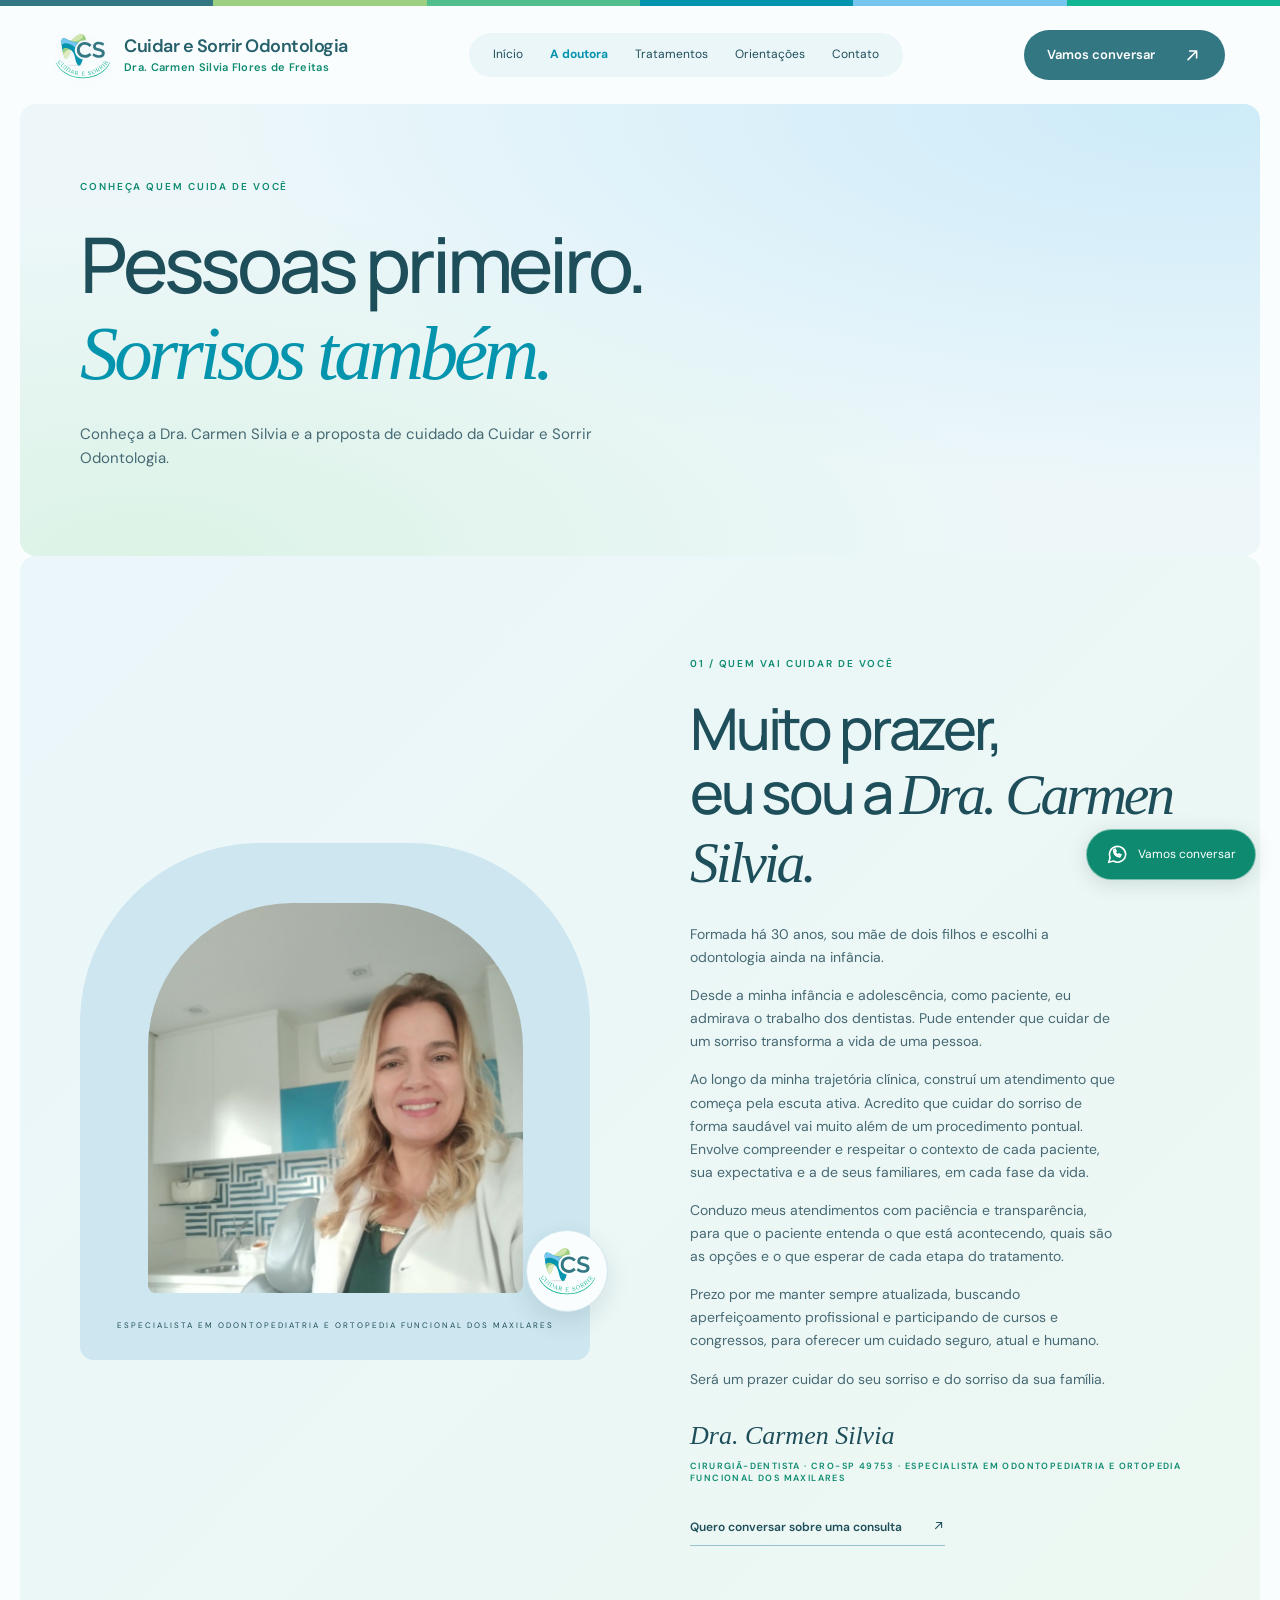
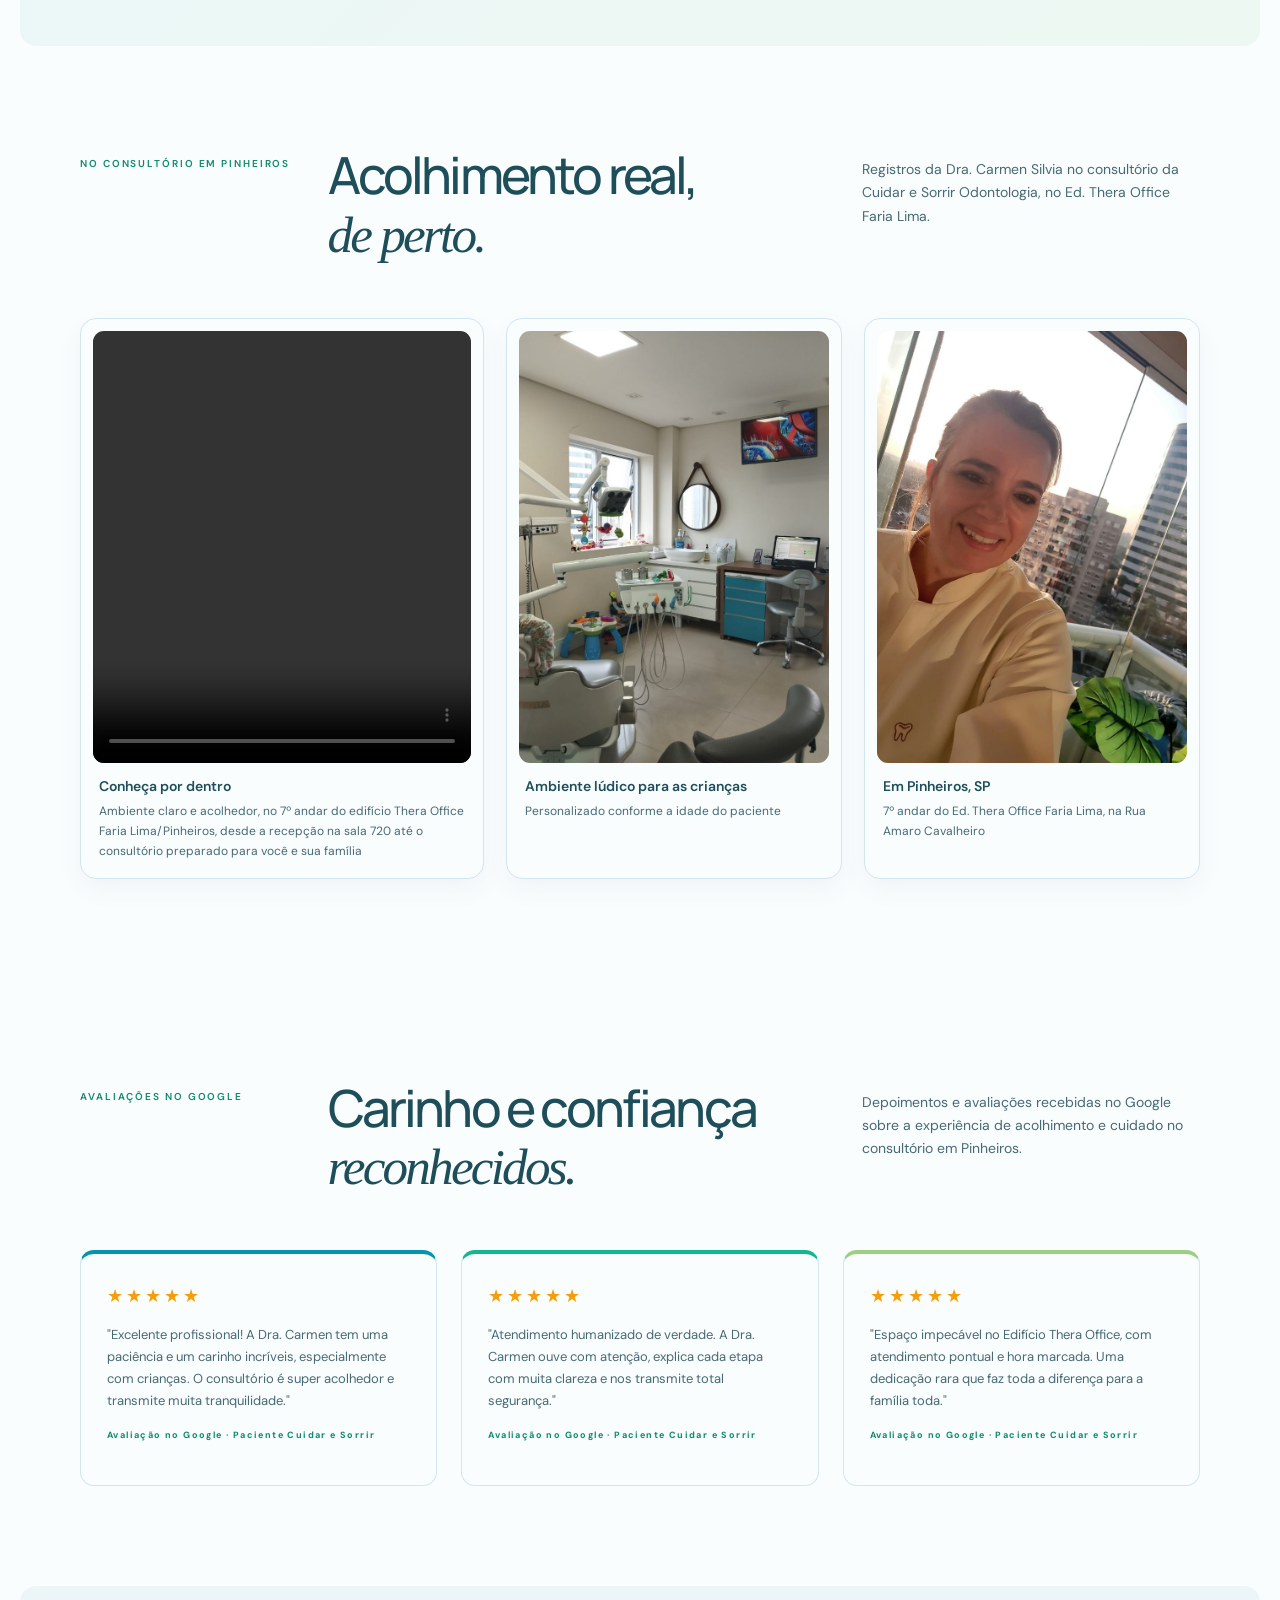
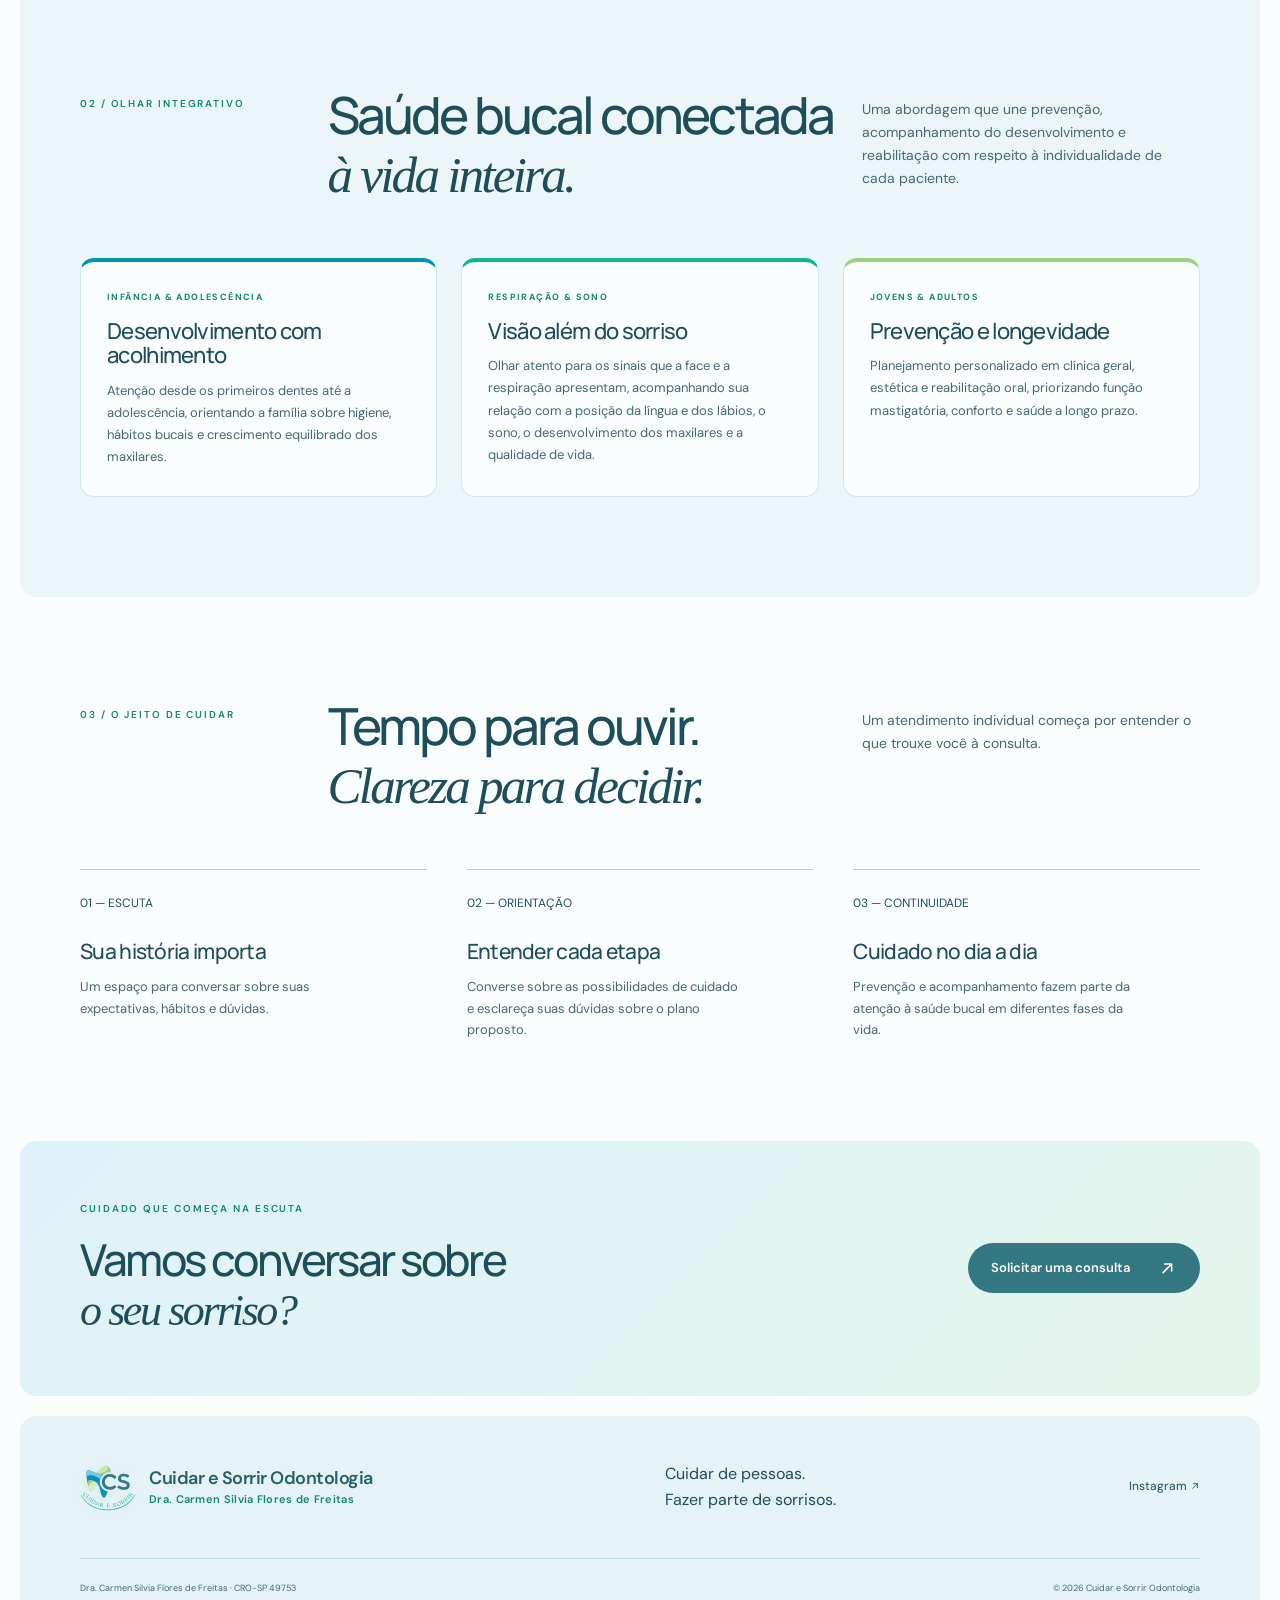
==== commit 7c080237: "pedidos atualizaçoes doutora" ====
--- a/a-doutora.html
+++ b/a-doutora.html
@@ -3,4 +3,4 @@
 <button class="menu-toggle" aria-expanded="false" aria-controls="navegacao" type="button">Menu <span aria-hidden="true">☰</span></button>
 <nav id="navegacao" aria-label="Principal"><a href="index.html">Início</a><a aria-current="page" href="a-doutora.html">A doutora</a><a href="tratamentos.html">Tratamentos</a><a href="orientacoes.html">Orientações</a><a href="contato.html">Contato</a></nav>
 <a class="button header-cta" href="contato.html#agendar">Vamos conversar <span aria-hidden="true"><svg class="icon-arrow" viewBox="0 0 24 24" fill="none" stroke="currentColor" stroke-width="2" stroke-linecap="round" stroke-linejoin="round" aria-hidden="true"><path d="M6.5 17.5L17.5 6.5M8.5 6.5h9v9"/></svg></span></a>
-</header><main id="conteudo"><section class="page-banner"><span class="eyebrow dark">CONHEÇA QUEM CUIDA DE VOCÊ</span><h1>Pessoas primeiro.<br><em>Sorrisos também.</em></h1><p>Conheça a Dra. Carmen Silvia e a proposta de cuidado da Cuidar e Sorrir Odontologia.</p></section><section class="about section" id="doutora" aria-labelledby="doutora-titulo"><div class="portrait-wrap"><div class="portrait"><img src="assets/dra-carmen-consultorio.jpg" alt="Dra. Carmen Silvia sorrindo de jaleco branco no consultório Cuidar e Sorrir" loading="lazy" width="759" height="1024"></div><span class="portrait-note">PESSOAS EM PRIMEIRO LUGAR. SEMPRE.</span><span class="portrait-flower" aria-hidden="true"><img src="assets/logo-marca.svg" alt="" width="48" height="40"></span></div><div class="about-copy"><span class="eyebrow dark">01 / QUEM VAI CUIDAR DE VOCÊ</span><h2 id="doutora-titulo">Prazer, Carmen.<br>Seu cuidado tem<br><em>nome e rosto.</em></h2><p>Sou a Dra. Carmen Silvia Flores de Freitas, cirurgiã-dentista (CRO-SP 49753) e especialista em Odontopediatria e Ortopedia Funcional dos Maxilares, à frente da Cuidar e Sorrir Odontologia, no Ed. Thera Office Faria Lima em Pinheiros, São Paulo.</p><p>Ao longo da minha trajetória clínica, construí um atendimento que começa pela escuta ativa. Acredito que cuidar do sorriso vai além do procedimento pontual: envolve compreender a rotina, a qualidade da respiração e do sono, o desenvolvimento na infância, o acompanhamento de dores faciais e bruxismo, e as necessidades de cada fase da vida.</p><p>No consultório, cada consulta é conduzida com calma e transparência, para que gestantes, crianças, famílias e adultos se sintam seguros e participem de todas as decisões sobre a própria saúde bucal.</p><div class="signature">Dra. Carmen Silvia<small>CIRURGIÃ-DENTISTA · CRO-SP 49753 · ESPECIALISTA EM ODONTOPEDIATRIA E ORTOPEDIA FUNCIONAL DOS MAXILARES</small></div><a class="text-link" href="contato.html#agendar">Quero conhecer o atendimento <span aria-hidden="true"><svg class="icon-arrow" viewBox="0 0 24 24" fill="none" stroke="currentColor" stroke-width="2" stroke-linecap="round" stroke-linejoin="round" aria-hidden="true"><path d="M6.5 17.5L17.5 6.5M8.5 6.5h9v9"/></svg></span></a></div></section><section class="section" aria-labelledby="momentos-titulo"><div class="section-heading"><span class="eyebrow dark">NO CONSULTÓRIO EM PINHEIROS</span><h2 id="momentos-titulo">Acolhimento real,<br><em>de perto.</em></h2><p>Registros da Dra. Carmen Silvia no consultório da Cuidar e Sorrir Odontologia, no Ed. Thera Office Faria Lima.</p></div><div class="doctor-gallery"><figure class="doctor-photo-card"><img src="assets/consultorio-espaco.jpg" alt="Consultório Cuidar e Sorrir Odontologia em Pinheiros" width="1024" height="770" loading="lazy"><figcaption><strong>O consultório Cuidar e Sorrir</strong><span>Ambiente claro e acolhedor para crianças e adultos</span></figcaption></figure><figure class="doctor-photo-card"><img src="assets/consultorio-atendimento.jpg" alt="Sala clínica com espaço lúdico para odontopediatria e atendimento adulto" width="770" height="1024" loading="lazy"><figcaption><strong>Cuidado em cada detalhe</strong><span>Espaço equipado com cantinho infantil e estrutura completa</span></figcaption></figure><figure class="doctor-photo-card"><img src="assets/dra-carmen-pinheiros.jpg" alt="Dra. Carmen Silvia na varanda do consultório em Pinheiros, São Paulo" width="768" height="1024" loading="lazy"><figcaption><strong>Em Pinheiros, SP</strong><span>7º andar do Ed. Thera Office Faria Lima, na Rua Amaro Cavalheiro</span></figcaption></figure><figure class="doctor-photo-card video-card"><video src="assets/video-consultorio.mp4" autoplay muted loop playsinline controls preload="metadata" width="720" height="1280" aria-label="Vídeo apresentando a recepção e o consultório da Cuidar e Sorrir Odontologia na Sala 720 do Ed. Thera Office Faria Lima"></video><figcaption><strong>Tour pela Sala 720</strong><span>Da recepção acolhedora ao consultório no Ed. Thera Office</span></figcaption></figure></div></section><section class="section trust-strip" aria-labelledby="pilares-titulo"><div class="section-heading"><span class="eyebrow dark">02 / OLHAR INTEGRATIVO</span><h2 id="pilares-titulo">Saúde bucal conectada<br><em>à vida inteira.</em></h2><p>Uma abordagem que une prevenção, acompanhamento do desenvolvimento e reabilitação com respeito à individualidade de cada paciente.</p></div><div class="trust-grid"><div class="trust-card"><span>INFÂNCIA & ADOLESCÊNCIA</span><h3>Desenvolvimento com acolhimento</h3><p>Atenção desde os primeiros dentes até a adolescência, orientando a família sobre higiene, hábitos bucais e crescimento equilibrado dos maxilares.</p></div><div class="trust-card"><span>RESPIRAÇÃO & SONO</span><h3>Visão além do sorriso</h3><p>Olhar atento para os sinais que a face e a respiração apresentam, acompanhando sua relação com a posição da língua e dos lábios, o sono, o desenvolvimento dos maxilares e a qualidade de vida.</p></div><div class="trust-card"><span>JOVENS & ADULTOS</span><h3>Prevenção e longevidade</h3><p>Planejamento personalizado em clínica geral, estética e reabilitação oral, priorizando função mastigatória, conforto e saúde a longo prazo.</p></div></div></section><section class="section"><div class="section-heading"><span class="eyebrow dark">03 / O JEITO DE CUIDAR</span><h2>Tempo para ouvir.<br><em>Clareza para decidir.</em></h2><p>Um atendimento individual começa por entender o que trouxe você à consulta.</p></div><div class="steps"><div><span>01 — ESCUTA</span><h3>Sua história importa</h3><p>Um espaço para conversar sobre suas expectativas, hábitos e dúvidas.</p></div><div><span>02 — ORIENTAÇÃO</span><h3>Entender cada etapa</h3><p>Converse sobre as possibilidades de cuidado e esclareça suas dúvidas sobre o plano proposto.</p></div><div><span>03 — CONTINUIDADE</span><h3>Cuidado no dia a dia</h3><p>Prevenção e acompanhamento fazem parte da atenção à saúde bucal em diferentes fases da vida.</p></div></div></section><section class="page-cta"><div><span class="eyebrow dark">CUIDADO QUE COMEÇA NA ESCUTA</span><h2>Vamos conversar sobre<br><em>o seu sorriso?</em></h2></div><a class="button" href="contato.html#agendar">Solicitar uma consulta <span aria-hidden="true"><svg class="icon-arrow" viewBox="0 0 24 24" fill="none" stroke="currentColor" stroke-width="2" stroke-linecap="round" stroke-linejoin="round" aria-hidden="true"><path d="M6.5 17.5L17.5 6.5M8.5 6.5h9v9"/></svg></span></a></section></main><footer><div class="footer-top"><a class="brand" href="index.html"><img class="brand-logo" src="assets/logo-marca.svg" alt="" width="56" height="47" aria-hidden="true"><span>Cuidar e Sorrir Odontologia<small>Dra. Carmen Silvia Flores de Freitas</small></span></a><p>Cuidar de pessoas.<br>Fazer parte de sorrisos.</p><a href="https://www.instagram.com/dracarmensilvia/" target="_blank" rel="noopener noreferrer">Instagram <svg class="icon-arrow" viewBox="0 0 24 24" fill="none" stroke="currentColor" stroke-width="2" stroke-linecap="round" stroke-linejoin="round" aria-hidden="true"><path d="M6.5 17.5L17.5 6.5M8.5 6.5h9v9"/></svg></a></div><div class="footer-bottom"><span>Dra. Carmen Silvia Flores de Freitas · CRO-SP 49753</span><span>© <span id="year">2026</span> Cuidar e Sorrir Odontologia</span></div></footer></div><a class="floating" href="contato.html#agendar" aria-label="Solicitar consulta pelo formulário"><svg width="23" height="23" viewBox="0 0 24 24" fill="none" stroke="currentColor" stroke-width="1.7" aria-hidden="true"><path d="M20.5 11.5a8.5 8.5 0 0 1-12.8 7.3L3 20l1.2-4.6A8.5 8.5 0 1 1 20.5 11.5Z"/><path d="M8 7.5c0 4 2.5 6.5 6.5 7l1-2-2-1-1 1c-1.5-.7-2.3-1.5-3-3l1-1-1-2-1.5 1Z"/></svg><span>Vamos conversar</span></a></body></html>+</header><main id="conteudo"><section class="page-banner"><span class="eyebrow dark">CONHEÇA QUEM CUIDA DE VOCÊ</span><h1>Pessoas primeiro.<br><em>Sorrisos também.</em></h1><p>Conheça a Dra. Carmen Silvia e a proposta de cuidado da Cuidar e Sorrir Odontologia.</p></section><section class="about section" id="doutora" aria-labelledby="doutora-titulo"><div class="portrait-wrap"><div class="portrait"><img src="assets/dra-carmen-consultorio.jpg" alt="Dra. Carmen Silvia sorrindo de jaleco branco no consultório Cuidar e Sorrir" loading="lazy" width="759" height="1024"></div><span class="portrait-note">ESPECIALISTA EM ODONTOPEDIATRIA E ORTOPEDIA FUNCIONAL DOS MAXILARES</span><span class="portrait-flower" aria-hidden="true"><img src="assets/logo-marca.svg" alt="" width="48" height="40"></span></div><div class="about-copy"><span class="eyebrow dark">01 / QUEM VAI CUIDAR DE VOCÊ</span><h2 id="doutora-titulo">Muito prazer,<br>eu sou a <em>Dra. Carmen Silvia.</em></h2><p>Formada há 30 anos, sou mãe de dois filhos e escolhi a odontologia ainda na infância.</p><p>Desde a minha infância e adolescência, como paciente, eu admirava o trabalho dos dentistas. Pude entender que cuidar de um sorriso transforma a vida de uma pessoa.</p><p>Ao longo da minha trajetória clínica, construí um atendimento que começa pela escuta ativa. Acredito que cuidar do sorriso de forma saudável vai muito além de um procedimento pontual. Envolve compreender e respeitar o contexto de cada paciente, sua expectativa e a de seus familiares, em cada fase da vida.</p><p>Conduzo meus atendimentos com paciência e transparência, para que o paciente entenda o que está acontecendo, quais são as opções e o que esperar de cada etapa do tratamento.</p><p>Prezo por me manter sempre atualizada, buscando aperfeiçoamento profissional e participando de cursos e congressos, para oferecer um cuidado seguro, atual e humano.</p><p>Será um prazer cuidar do seu sorriso e do sorriso da sua família.</p><div class="signature">Dra. Carmen Silvia<small>CIRURGIÃ-DENTISTA · CRO-SP 49753 · ESPECIALISTA EM ODONTOPEDIATRIA E ORTOPEDIA FUNCIONAL DOS MAXILARES</small></div><a class="text-link" href="contato.html#agendar">Quero conversar sobre uma consulta <span aria-hidden="true"><svg class="icon-arrow" viewBox="0 0 24 24" fill="none" stroke="currentColor" stroke-width="2" stroke-linecap="round" stroke-linejoin="round" aria-hidden="true"><path d="M6.5 17.5L17.5 6.5M8.5 6.5h9v9"/></svg></span></a></div></section><section class="section" aria-labelledby="momentos-titulo"><div class="section-heading"><span class="eyebrow dark">NO CONSULTÓRIO EM PINHEIROS</span><h2 id="momentos-titulo">Acolhimento real,<br><em>de perto.</em></h2><p>Registros da Dra. Carmen Silvia no consultório da Cuidar e Sorrir Odontologia, no Ed. Thera Office Faria Lima.</p></div><div class="doctor-gallery"><figure class="doctor-photo-card video-card"><video src="assets/video-consultorio.mp4" autoplay muted loop playsinline controls preload="metadata" width="720" height="1280" aria-label="Tour pelo consultório da Cuidar e Sorrir Odontologia na Sala 720 do Ed. Thera Office Faria Lima"></video><figcaption><strong>Conheça por dentro</strong><span>Ambiente claro e acolhedor, no 7º andar do edifício Thera Office Faria Lima/Pinheiros, desde a recepção na sala 720 até o consultório preparado para você e sua família</span></figcaption></figure><figure class="doctor-photo-card"><img src="assets/consultorio-atendimento.jpg" alt="Ambiente lúdico para crianças na Cuidar e Sorrir Odontologia" width="770" height="1024" loading="lazy"><figcaption><strong>Ambiente lúdico para as crianças</strong><span>Personalizado conforme a idade do paciente</span></figcaption></figure><figure class="doctor-photo-card"><img src="assets/dra-carmen-pinheiros.jpg" alt="Dra. Carmen Silvia na varanda do consultório em Pinheiros, São Paulo" width="768" height="1024" loading="lazy"><figcaption><strong>Em Pinheiros, SP</strong><span>7º andar do Ed. Thera Office Faria Lima, na Rua Amaro Cavalheiro</span></figcaption></figure></div></section><section class="section google-reviews" aria-labelledby="avaliacoes-titulo"><div class="section-heading"><span class="eyebrow dark">AVALIAÇÕES NO GOOGLE</span><h2 id="avaliacoes-titulo">Carinho e confiança<br><em>reconhecidos.</em></h2><p>Depoimentos e avaliações recebidas no Google sobre a experiência de acolhimento e cuidado no consultório em Pinheiros.</p></div><div class="trust-grid"><div class="trust-card review-card"><div class="review-stars" aria-label="5 estrelas">★★★★★</div><p>"Excelente profissional! A Dra. Carmen tem uma paciência e um carinho incríveis, especialmente com crianças. O consultório é super acolhedor e transmite muita tranquilidade."</p><span class="review-author">Avaliação no Google · Paciente Cuidar e Sorrir</span></div><div class="trust-card review-card"><div class="review-stars" aria-label="5 estrelas">★★★★★</div><p>"Atendimento humanizado de verdade. A Dra. Carmen ouve com atenção, explica cada etapa com muita clareza e nos transmite total segurança."</p><span class="review-author">Avaliação no Google · Paciente Cuidar e Sorrir</span></div><div class="trust-card review-card"><div class="review-stars" aria-label="5 estrelas">★★★★★</div><p>"Espaço impecável no Edifício Thera Office, com atendimento pontual e hora marcada. Uma dedicação rara que faz toda a diferença para a família toda."</p><span class="review-author">Avaliação no Google · Paciente Cuidar e Sorrir</span></div></div></section><section class="section trust-strip" aria-labelledby="pilares-titulo"><div class="section-heading"><span class="eyebrow dark">02 / OLHAR INTEGRATIVO</span><h2 id="pilares-titulo">Saúde bucal conectada<br><em>à vida inteira.</em></h2><p>Uma abordagem que une prevenção, acompanhamento do desenvolvimento e reabilitação com respeito à individualidade de cada paciente.</p></div><div class="trust-grid"><div class="trust-card"><span>INFÂNCIA & ADOLESCÊNCIA</span><h3>Desenvolvimento com acolhimento</h3><p>Atenção desde os primeiros dentes até a adolescência, orientando a família sobre higiene, hábitos bucais e crescimento equilibrado dos maxilares.</p></div><div class="trust-card"><span>RESPIRAÇÃO & SONO</span><h3>Visão além do sorriso</h3><p>Olhar atento para os sinais que a face e a respiração apresentam, acompanhando sua relação com a posição da língua e dos lábios, o sono, o desenvolvimento dos maxilares e a qualidade de vida.</p></div><div class="trust-card"><span>JOVENS & ADULTOS</span><h3>Prevenção e longevidade</h3><p>Planejamento personalizado em clínica geral, estética e reabilitação oral, priorizando função mastigatória, conforto e saúde a longo prazo.</p></div></div></section><section class="section"><div class="section-heading"><span class="eyebrow dark">03 / O JEITO DE CUIDAR</span><h2>Tempo para ouvir.<br><em>Clareza para decidir.</em></h2><p>Um atendimento individual começa por entender o que trouxe você à consulta.</p></div><div class="steps"><div><span>01 — ESCUTA</span><h3>Sua história importa</h3><p>Um espaço para conversar sobre suas expectativas, hábitos e dúvidas.</p></div><div><span>02 — ORIENTAÇÃO</span><h3>Entender cada etapa</h3><p>Converse sobre as possibilidades de cuidado e esclareça suas dúvidas sobre o plano proposto.</p></div><div><span>03 — CONTINUIDADE</span><h3>Cuidado no dia a dia</h3><p>Prevenção e acompanhamento fazem parte da atenção à saúde bucal em diferentes fases da vida.</p></div></div></section><section class="page-cta"><div><span class="eyebrow dark">CUIDADO QUE COMEÇA NA ESCUTA</span><h2>Vamos conversar sobre<br><em>o seu sorriso?</em></h2></div><a class="button" href="contato.html#agendar">Solicitar uma consulta <span aria-hidden="true"><svg class="icon-arrow" viewBox="0 0 24 24" fill="none" stroke="currentColor" stroke-width="2" stroke-linecap="round" stroke-linejoin="round" aria-hidden="true"><path d="M6.5 17.5L17.5 6.5M8.5 6.5h9v9"/></svg></span></a></section></main><footer><div class="footer-top"><a class="brand" href="index.html"><img class="brand-logo" src="assets/logo-marca.svg" alt="" width="56" height="47" aria-hidden="true"><span>Cuidar e Sorrir Odontologia<small>Dra. Carmen Silvia Flores de Freitas</small></span></a><p>Cuidar de pessoas.<br>Fazer parte de sorrisos.</p><a href="https://www.instagram.com/dracarmensilvia/" target="_blank" rel="noopener noreferrer">Instagram <svg class="icon-arrow" viewBox="0 0 24 24" fill="none" stroke="currentColor" stroke-width="2" stroke-linecap="round" stroke-linejoin="round" aria-hidden="true"><path d="M6.5 17.5L17.5 6.5M8.5 6.5h9v9"/></svg></a></div><div class="footer-bottom"><span>Dra. Carmen Silvia Flores de Freitas · CRO-SP 49753</span><span>© <span id="year">2026</span> Cuidar e Sorrir Odontologia</span></div></footer></div><a class="floating" href="contato.html#agendar" aria-label="Solicitar consulta pelo formulário"><svg width="23" height="23" viewBox="0 0 24 24" fill="none" stroke="currentColor" stroke-width="1.7" aria-hidden="true"><path d="M20.5 11.5a8.5 8.5 0 0 1-12.8 7.3L3 20l1.2-4.6A8.5 8.5 0 1 1 20.5 11.5Z"/><path d="M8 7.5c0 4 2.5 6.5 6.5 7l1-2-2-1-1 1c-1.5-.7-2.3-1.5-3-3l1-1-1-2-1.5 1Z"/></svg><span>Vamos conversar</span></a></body></html>
--- a/blue-theme.css
+++ b/blue-theme.css
@@ -1,4 +1,4 @@
 :root{--ink:#1e4e5a;--muted:#466974;--green:#337783;--ocean:#0594ad;--sky:#75c5ee;--leaf:#9dcf81;--mint:#cfe5ab;--emerald:#12b693;--emerald-dark:#0d8a6f;--lime:#dfecc1;--paper:#fafdfe;--line:#d2e6ec;--card-bar:linear-gradient(90deg,#337783 0% 16.66%,#9dcf81 16.66% 33.33%,#52be8c 33.33% 50%,#0594ad 50% 66.66%,#75c5ee 66.66% 83.33%,#12b693 83.33% 100%)}body{background:#dfeef3}.page{position:relative}.page:before,footer:after{content:'';display:block;height:6px;background:var(--card-bar)}.page:before{margin:0 -20px}footer{position:relative;overflow:hidden;background:#e5f3f7}footer:after{position:absolute;left:0;right:0;bottom:0}.header nav{background:#ebf6f9}.header nav a[aria-current=page]{color:#0594ad;font-weight:700}.header nav a:hover,.text-link:hover{color:var(--emerald-dark)}.button{background:var(--green)}.button:hover{background:var(--emerald-dark)}.brand{gap:13px;color:#26606b;white-space:nowrap}.brand-logo{width:56px;height:47px;object-fit:contain;flex-shrink:0;filter:drop-shadow(0 2px 4px rgba(51,119,131,.08))}.brand small{color:var(--emerald-dark);font-size:11px;font-weight:600;letter-spacing:.3px;margin-top:3px}.hero{background:#124852}.hero-art{background-image:linear-gradient(90deg,#124852 0%,#124852f2 34%,transparent 52%),url('assets/hero-sorrisos.jpg');background-size:cover,contain;background-position:center,right center}.hero:after{background:linear-gradient(transparent,rgba(18,72,82,.3))}.hero h1 em{color:#b6e69e}.hero .eyebrow{color:#e2f6fc}.hero-copy p{color:#e4f4f8}.hero .eyebrow i{background:#9dcf81}.light{background:var(--paper);color:var(--ink)}.light:hover{background:#dfecc1}.dark{color:var(--emerald-dark)}.about{background:linear-gradient(135deg,#eaf6fa 0%,#edf8f2 100%)}.portrait-wrap{background:#cde6ef}.portrait-flower{width:82px;height:82px;right:-18px;bottom:48px;border-radius:50%;background:var(--paper);border:1px solid var(--line);box-shadow:0 10px 24px rgba(30,78,90,.12);display:grid;place-items:center;font-size:0}.portrait-flower img{width:58px;height:auto;object-fit:contain}.big-asterisk{color:#12b693}.signature small{color:var(--emerald-dark);font-weight:600}.journey{background:#e4f4f8}.steps>div{border-color:#a8d0dc}.booking{background:linear-gradient(135deg,#235864 0%,#0594ad 100%)}.booking .eyebrow{color:#dfecc1}.booking h2 em{color:#b6e69e}.booking p,.booking-details small{color:#dcf1f7}form .button{background:var(--emerald-dark)}form .button:hover{background:var(--green)}.service:hover{background:#ecf7fa}.service-label{color:var(--emerald-dark)}.circle{border-color:#a3cad6}.service:hover .circle{background:var(--emerald);border-color:var(--emerald)}.text-link{border-color:#98c4d1}.floating{background:var(--emerald-dark)}.floating:hover{background:#0594ad}.footer-bottom{border-color:#c1dde6}.dialog-header button{background:#e2f2f7}
-.page-banner{padding:75px 60px 85px;background:radial-gradient(ellipse at 95% 0,#cdebf9,transparent 60%),radial-gradient(ellipse at 10% 100%,#dcf3e6,transparent 55%),#edf7fa;border-radius:16px}.page-banner h1{font-size:clamp(45px,6vw,84px);margin:25px 0;max-width:950px}.page-banner h1 em{font-family:Georgia,serif;font-weight:400;color:#0594ad}.page-banner p{max-width:570px;font-size:15px}.page-cta{padding:60px;display:flex;justify-content:space-between;align-items:center;gap:30px;background:linear-gradient(135deg,#dff2fa 0%,#e3f5eb 100%);border-radius:16px;margin-bottom:20px}.page-cta h2{font-size:44px;margin-top:18px}.page-cta .button{flex-shrink:0}.home-care-grid{display:grid;grid-template-columns:repeat(4,1fr);gap:18px;margin-bottom:35px}.home-care-grid>a{background:#e8f5fc;border-top:4px solid #0594ad;border-radius:14px;padding:28px 22px;position:relative;min-height:265px;transition:background .25s,transform .25s,box-shadow .25s}.home-care-grid>a:nth-child(2){background:#eaf7ee;border-top-color:#12b693}.home-care-grid>a:nth-child(3){background:#e5f2f6;border-top-color:#337783}.home-care-grid>a:nth-child(4){background:#eff8ea;border-top-color:#9dcf81}.home-care-grid>a:hover{background:#d7eef9;transform:translateY(-5px);box-shadow:0 14px 28px rgba(30,78,90,.08)}.home-care-grid>a:nth-child(2):hover{background:#d8f1e2}.home-care-grid>a:nth-child(4):hover{background:#e2f3d8}.home-care-grid span{font-size:9px;font-weight:700;letter-spacing:1.2px;color:#0594ad}.home-care-grid>a:nth-child(2) span{color:var(--emerald-dark)}.home-care-grid>a:nth-child(3) span{color:#337783}.home-care-grid>a:nth-child(4) span{color:var(--emerald-dark)}.home-care-grid h3{font-size:26px;margin:24px 0 14px}.home-care-grid p{font-size:12px;max-width:230px}.home-care-grid b{font-weight:400;position:absolute;bottom:23px;right:23px;font-size:26px}.home-education{display:grid;grid-template-columns:1.2fr .8fr;gap:90px;align-items:center}.home-education h2{margin:22px 0}.home-education p{max-width:390px;margin-bottom:30px;font-size:14px}.home-education img{border-radius:16px;max-height:480px;width:auto;margin:auto}.treatment-detail{display:grid;grid-template-columns:.6fr 1.8fr;gap:40px;border-top:1px solid var(--line)}.treatment-detail:nth-of-type(even){background:#eff8fa;border-radius:14px}.treatment-detail h2{max-width:760px;font-size:45px}.treatment-detail p{margin:25px 0;max-width:650px;font-size:14px}.treatment-detail ul{padding:0;list-style:none;display:flex;flex-wrap:wrap;gap:10px;margin:25px 0 32px}.treatment-detail li{padding:8px 14px;border:1px solid #b1dccb;background:#f2faf6;color:#175041;border-radius:30px;font-size:11px;font-weight:500}.reading-note{background:linear-gradient(135deg,#ecf7fb 0%,#edf8f2 100%);border-radius:14px}.reading-note h2{margin:25px 0}.reading-note p{max-width:650px;margin-bottom:25px}.contact-desc{max-width:420px;font-size:14px;margin:0 0 22px}.map-frame{margin-top:28px;border-radius:16px;overflow:hidden;border:1px solid var(--line);background:#eaf5fa;box-shadow:0 10px 30px rgba(30,78,90,.06)}.map-frame iframe{display:block;width:100%;height:270px;border:0}.trust-strip{background:#ecf6f9;border-radius:16px}.trust-grid{display:grid;grid-template-columns:repeat(3,1fr);gap:24px;margin-top:10px}.trust-card{background:var(--paper);border:1px solid var(--line);border-top:4px solid #0594ad;border-radius:14px;padding:28px 26px}.trust-card:nth-child(2){border-top-color:#12b693}.trust-card:nth-child(3){border-top-color:#9dcf81}.trust-card span{display:block;font-size:9px;font-weight:700;letter-spacing:1.4px;color:var(--emerald-dark);margin-bottom:14px}.trust-card h3{font-size:22px;letter-spacing:-.7px;margin-bottom:12px}.trust-card p{font-size:13px;line-height:1.7}.portrait img{width:100%;height:390px;object-fit:cover;object-position:center 18%}.doctor-gallery{display:grid;grid-template-columns:1.3fr 1fr 1fr 269px;gap:20px;margin-top:26px}.clinic-gallery{display:grid;grid-template-columns:1.35fr 1fr 296px;gap:22px;max-width:100%;margin:28px auto 0}.doctor-photo-card{margin:0;background:var(--paper);border:1px solid var(--line);border-radius:16px;padding:12px;box-shadow:0 10px 26px rgba(30,78,90,.05);transition:transform .25s}.doctor-photo-card:hover{transform:translateY(-4px)}.doctor-photo-card img,.doctor-photo-card video{display:block;width:100%;height:432px;object-fit:cover;object-position:center 65%;border-radius:11px;background:#e4f2f7}.doctor-photo-card video{object-fit:contain;object-position:center center;background:#f2ece1}.doctor-gallery .doctor-photo-card:nth-child(3) img{object-position:center 22%}.clinic-gallery .doctor-photo-card img,.clinic-gallery .doctor-photo-card video{height:480px;object-position:center 65%}.clinic-gallery .doctor-photo-card video{object-fit:contain;object-position:center center}.doctor-photo-card figcaption{padding:12px 6px 4px;font-size:12px;color:var(--muted);display:flex;flex-direction:column;gap:4px}.doctor-photo-card figcaption strong{font-size:14px;color:var(--ink);font-weight:600}.contact-photo{margin:0 0 22px;border-radius:16px;overflow:hidden;border:1px solid var(--line);background:var(--paper);padding:10px;box-shadow:0 10px 26px rgba(30,78,90,.05)}.contact-photo img{width:100%;height:auto;aspect-ratio:4/3;object-fit:cover;border-radius:10px}
+.page-banner{padding:75px 60px 85px;background:radial-gradient(ellipse at 95% 0,#cdebf9,transparent 60%),radial-gradient(ellipse at 10% 100%,#dcf3e6,transparent 55%),#edf7fa;border-radius:16px}.page-banner h1{font-size:clamp(45px,6vw,84px);margin:25px 0;max-width:950px}.page-banner h1 em{font-family:Georgia,serif;font-weight:400;color:#0594ad}.page-banner p{max-width:570px;font-size:15px}.page-cta{padding:60px;display:flex;justify-content:space-between;align-items:center;gap:30px;background:linear-gradient(135deg,#dff2fa 0%,#e3f5eb 100%);border-radius:16px;margin-bottom:20px}.page-cta h2{font-size:44px;margin-top:18px}.page-cta .button{flex-shrink:0}.home-care-grid{display:grid;grid-template-columns:repeat(5,1fr);gap:16px;margin-bottom:35px}.home-care-grid>a{background:#e8f5fc;border-top:4px solid #0594ad;border-radius:14px;padding:28px 22px;position:relative;min-height:265px;transition:background .25s,transform .25s,box-shadow .25s}.home-care-grid>a:nth-child(2){background:#eaf7ee;border-top-color:#12b693}.home-care-grid>a:nth-child(3){background:#e5f2f6;border-top-color:#337783}.home-care-grid>a:nth-child(4){background:#f1f8fc;border-top-color:#0594ad}.home-care-grid>a:nth-child(5){background:#eff8ea;border-top-color:#9dcf81}.home-care-grid>a:hover{background:#d7eef9;transform:translateY(-5px);box-shadow:0 14px 28px rgba(30,78,90,.08)}.home-care-grid>a:nth-child(2):hover{background:#d8f1e2}.home-care-grid>a:nth-child(4):hover{background:#ddf0f9}.home-care-grid>a:nth-child(5):hover{background:#e2f3d8}.home-care-grid span{font-size:9px;font-weight:700;letter-spacing:1.2px;color:#0594ad}.home-care-grid>a:nth-child(2) span{color:var(--emerald-dark)}.home-care-grid>a:nth-child(3) span{color:#337783}.home-care-grid>a:nth-child(4) span{color:#0594ad}.home-care-grid>a:nth-child(5) span{color:var(--emerald-dark)}.home-care-grid h3{font-size:24px;margin:22px 0 12px}.home-care-grid p{font-size:12px;max-width:230px}.home-care-grid b{font-weight:400;position:absolute;bottom:23px;right:23px;font-size:26px}.home-education{display:grid;grid-template-columns:1.2fr .8fr;gap:90px;align-items:center}.home-education h2{margin:22px 0}.home-education p{max-width:390px;margin-bottom:30px;font-size:14px}.home-education img{border-radius:16px;max-height:480px;width:auto;margin:auto}.treatment-detail{display:grid;grid-template-columns:.6fr 1.8fr;gap:40px;border-top:1px solid var(--line)}.treatment-detail:nth-of-type(even){background:#eff8fa;border-radius:14px}.treatment-detail h2{max-width:760px;font-size:45px}.treatment-detail p{margin:25px 0;max-width:650px;font-size:14px}.treatment-detail ul{padding:0;list-style:none;display:flex;flex-wrap:wrap;gap:10px;margin:25px 0 32px}.treatment-detail li{padding:8px 14px;border:1px solid #b1dccb;background:#f2faf6;color:#175041;border-radius:30px;font-size:11px;font-weight:500}.reading-note{background:linear-gradient(135deg,#ecf7fb 0%,#edf8f2 100%);border-radius:14px}.reading-note h2{margin:25px 0}.reading-note p{max-width:650px;margin-bottom:25px}.contact-desc{max-width:420px;font-size:14px;margin:0 0 22px}.map-frame{margin-top:28px;border-radius:16px;overflow:hidden;border:1px solid var(--line);background:#eaf5fa;box-shadow:0 10px 30px rgba(30,78,90,.06)}.map-frame iframe{display:block;width:100%;height:270px;border:0}.trust-strip{background:#ecf6f9;border-radius:16px}.trust-grid{display:grid;grid-template-columns:repeat(3,1fr);gap:24px;margin-top:10px}.trust-card{background:var(--paper);border:1px solid var(--line);border-top:4px solid #0594ad;border-radius:14px;padding:28px 26px}.trust-card:nth-child(2){border-top-color:#12b693}.trust-card:nth-child(3){border-top-color:#9dcf81}.trust-card span{display:block;font-size:9px;font-weight:700;letter-spacing:1.4px;color:var(--emerald-dark);margin-bottom:14px}.trust-card h3{font-size:22px;letter-spacing:-.7px;margin-bottom:12px}.trust-card p{font-size:13px;line-height:1.7}.review-stars{color:#f59e0b;font-size:18px;letter-spacing:3px;margin-bottom:12px}.review-author{display:block;margin-top:16px;font-size:11px;font-weight:600;color:var(--emerald-dark)}.portrait img{width:100%;height:390px;object-fit:cover;object-position:center 18%}.doctor-gallery{display:grid;grid-template-columns:1.2fr 1fr 1fr;gap:22px;margin-top:26px}.clinic-gallery{display:grid;grid-template-columns:1.2fr 1fr;gap:26px;max-width:100%;margin:28px auto 0}.clinic-gallery .video-card{background:linear-gradient(180deg,#f0f8fa 0%,#e4f3f7 100%);border-color:#b9dbe6;box-shadow:0 12px 32px rgba(5,148,173,.1)}.clinic-gallery .video-card figcaption strong{color:#0594ad}.doctor-photo-card{margin:0;background:var(--paper);border:1px solid var(--line);border-radius:16px;padding:12px;box-shadow:0 10px 26px rgba(30,78,90,.05);transition:transform .25s}.doctor-photo-card:hover{transform:translateY(-4px)}.doctor-photo-card img,.doctor-photo-card video{display:block;width:100%;height:432px;object-fit:cover;object-position:center 65%;border-radius:11px;background:#e4f2f7}.doctor-photo-card video{object-fit:contain;object-position:center center;background:#f2ece1}.doctor-gallery .doctor-photo-card:nth-child(3) img{object-position:center 22%}.clinic-gallery .doctor-photo-card img,.clinic-gallery .doctor-photo-card video{height:480px;object-position:center 65%}.clinic-gallery .doctor-photo-card video{object-fit:contain;object-position:center center}.doctor-photo-card figcaption{padding:12px 6px 4px;font-size:12px;color:var(--muted);display:flex;flex-direction:column;gap:4px}.doctor-photo-card figcaption strong{font-size:14px;color:var(--ink);font-weight:600}.contact-photo{margin:0 0 22px;border-radius:16px;overflow:hidden;border:1px solid var(--line);background:var(--paper);padding:10px;box-shadow:0 10px 26px rgba(30,78,90,.05)}.contact-photo img{width:100%;height:auto;aspect-ratio:4/3;object-fit:cover;border-radius:10px}
 .reveal{opacity:0;transform:translateY(22px);transition:opacity .7s ease,transform .7s cubic-bezier(.2,.65,.3,1)}.reveal.is-visible{opacity:1;transform:none}.publications .publication:nth-child(even),.steps>div:nth-child(2),.home-care-grid>a:nth-child(2){transition-delay:.09s}.steps>div:nth-child(3),.home-care-grid>a:nth-child(3){transition-delay:.16s}.hero-copy{animation:hero-enter .9s ease both}.hero-top,.hero-bottom{animation:hero-enter 1s .12s ease both}.button span,.circle{transition:transform .25s}.button:hover span,.service:hover .circle{transform:translate(2px,-2px)}@keyframes hero-enter{from{opacity:0;transform:translateY(16px)}to{opacity:1;transform:translateY(0)}}
 @media(max-width:1100px){.home-care-grid{grid-template-columns:repeat(2,1fr)}.home-education{gap:40px}.page-banner,.page-cta{padding:60px 35px}.header nav{gap:13px;font-size:11px}.header-cta{padding:14px 18px;gap:12px}}@media(max-width:760px){.brand-logo{width:46px;height:39px}.brand small{font-size:9.5px;letter-spacing:.2px}.portrait-flower{width:68px;height:68px;right:4px;bottom:38px}.portrait-flower img{width:48px}.hero-art{background-image:linear-gradient(90deg,#124852ef,#12485290 60%,#12485230),url('assets/sorrisos-idades.jpg')}.page-banner{padding:48px 20px}.page-banner h1{font-size:45px;letter-spacing:-2.7px}.page-banner p{font-size:13px}.page-cta{padding:40px 20px;display:block}.page-cta h2{font-size:35px}.page-cta .button{margin-top:28px}.home-care-grid{grid-template-columns:1fr;gap:14px}.home-care-grid>a{min-height:220px;padding:25px}.home-care-grid h3{margin:20px 0 15px}.home-education{grid-template-columns:1fr;gap:35px}.home-education img{max-height:none;width:100%;max-width:340px}.home-education h2{font-size:42px}.treatment-detail{grid-template-columns:1fr;gap:24px}.treatment-detail h2{font-size:35px}.treatment-detail ul{gap:8px}.header nav{font-size:15px}.reading-note h2{font-size:40px}.trust-grid{grid-template-columns:1fr;gap:14px}.doctor-gallery,.clinic-gallery{grid-template-columns:1fr;gap:16px;max-width:440px;margin:18px auto 0}.clinic-gallery .doctor-photo-card img{height:auto;max-height:420px}.doctor-photo-card video,.clinic-gallery .doctor-photo-card video{height:auto;max-height:520px;aspect-ratio:9/16;object-fit:contain}.map-frame iframe{height:230px}}@media(prefers-reduced-motion:reduce){.reveal{opacity:1;transform:none}*,*:before,*:after{animation:none!important;transition:none!important}}
--- a/mobile.css
+++ b/mobile.css
@@ -124,7 +124,7 @@
   dialog{max-width:calc(100vw - 24px);width:440px;max-height:calc(100dvh - 32px);padding:12px;overflow:auto}
   .dialog-header{gap:10px}.dialog-header h2{font-size:15px;line-height:1.4}
   .dialog-header button{min-width:44px;min-height:44px}
-  #dialog-image{width:100%;height:auto;max-height:none;aspect-ratio:4/5;object-fit:contain}
+  #dialog-image,#dialog-video{width:100%;height:auto;max-height:72dvh;aspect-ratio:auto;object-fit:contain}
   dialog>a{font-size:13px;min-height:44px;padding:14px 0 0}
 }
 @media(min-width:761px) and (max-width:980px){
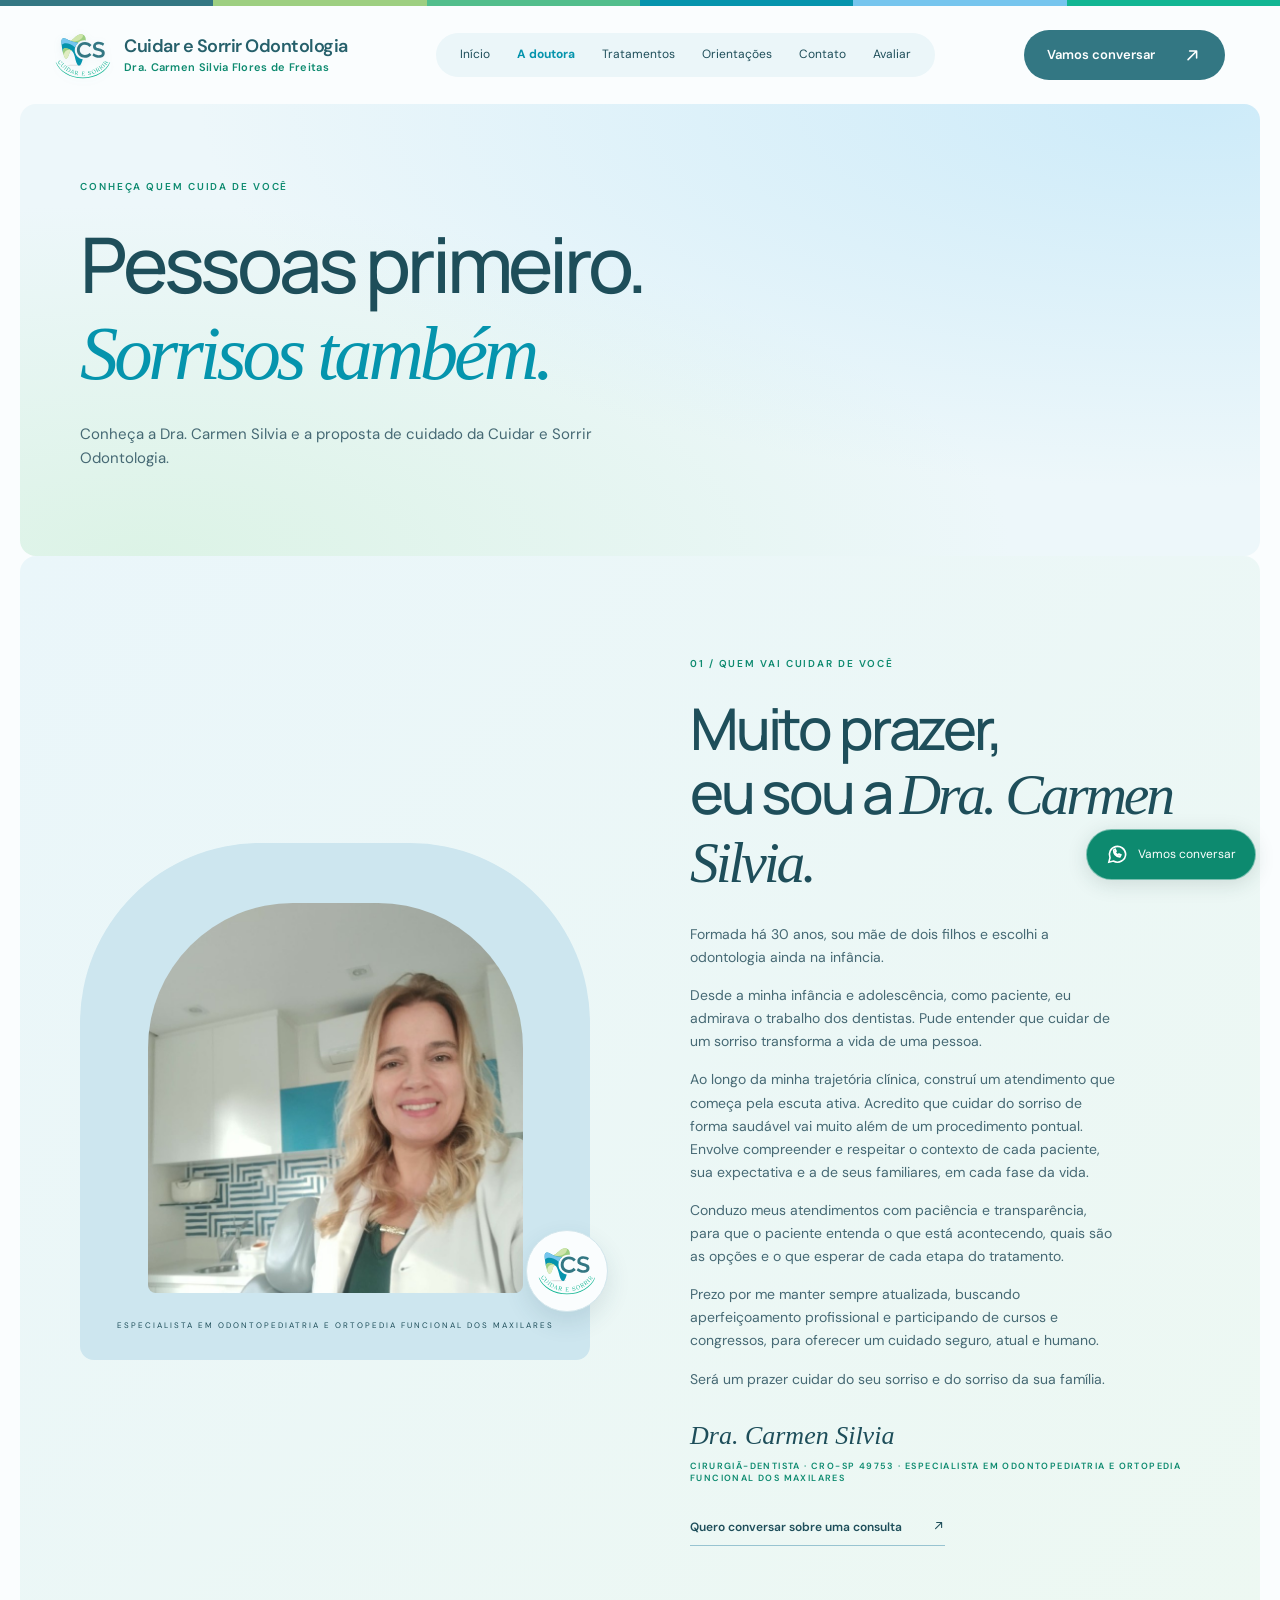
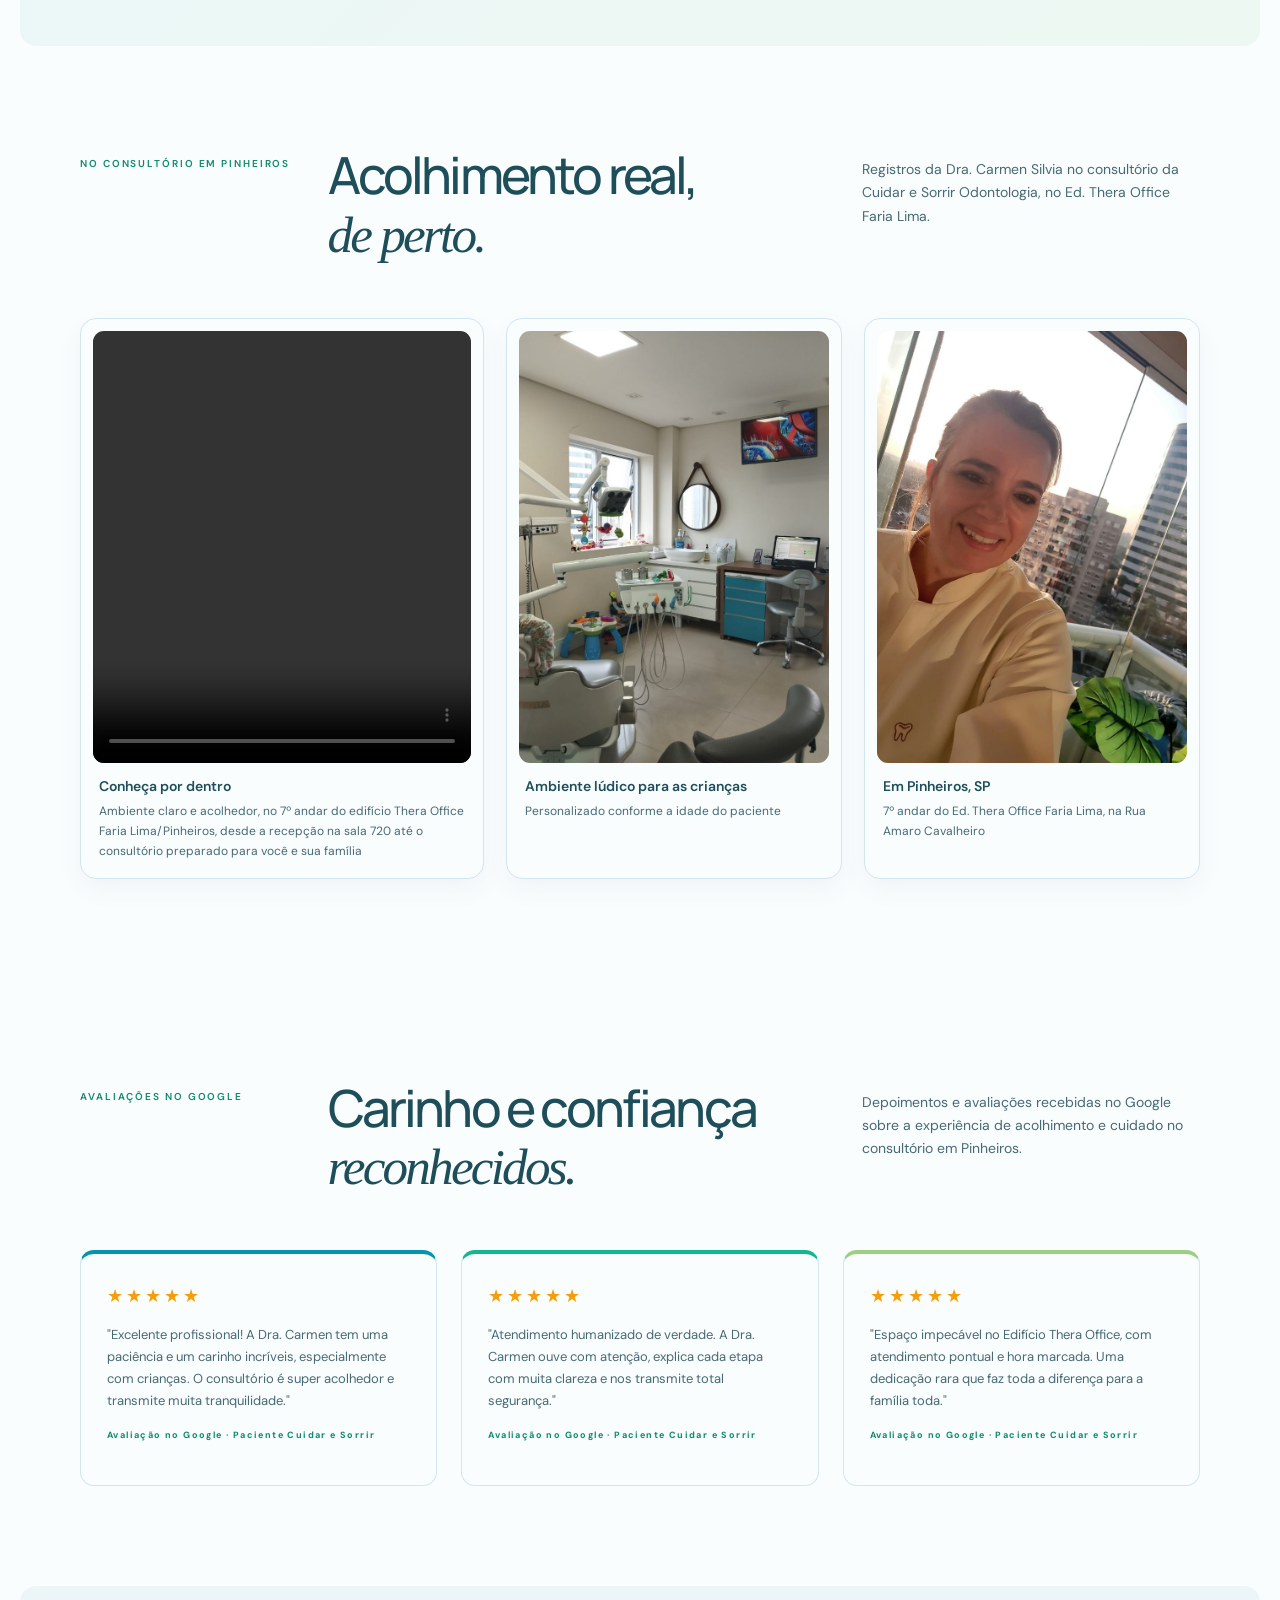
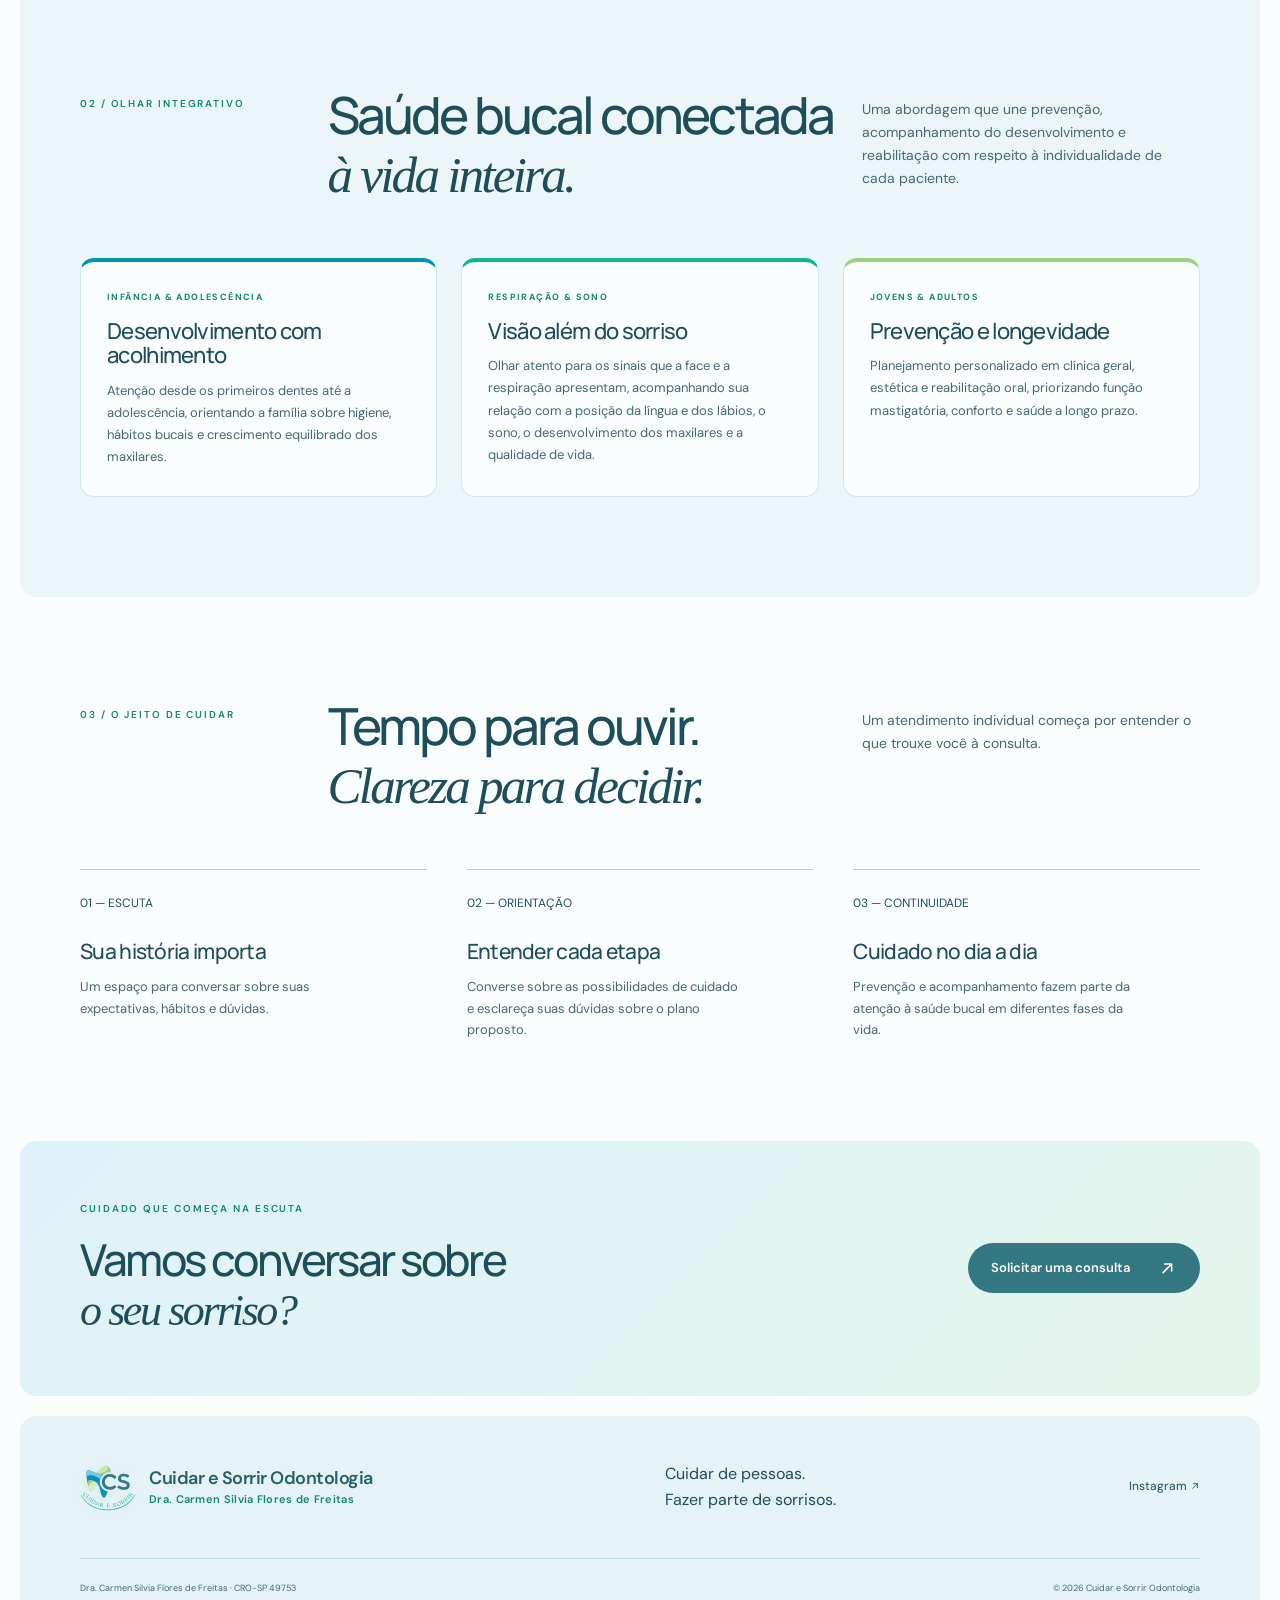
==== commit 9f3ac347: "pagina de avaliação" ====
--- a/a-doutora.html
+++ b/a-doutora.html
@@ -1,6 +1,6 @@
 <!doctype html><html lang="pt-BR"><head><meta charset="utf-8"><meta name="viewport" content="width=device-width,initial-scale=1"><title>Dra. Carmen Silvia Flores de Freitas · Dentista em Pinheiros | Cuidar e Sorrir</title><meta name="description" content="Conheça a Dra. Carmen Silvia Flores de Freitas (CRO-SP 49753), cirurgiã-dentista em Pinheiros, São Paulo. Atendimento odontológico humanizado para crianças e adultos na Cuidar e Sorrir Odontologia."><meta name="robots" content="index,follow"><link rel="canonical" href="https://dracarmensilvia.com.br/a-doutora.html"><meta name="theme-color" content="#1f5a73"><meta property="og:locale" content="pt_BR"><meta property="og:site_name" content="Cuidar e Sorrir Odontologia"><meta property="og:title" content="Dra. Carmen Silvia Flores de Freitas · Dentista em Pinheiros | Cuidar e Sorrir"><meta property="og:description" content="Conheça a Dra. Carmen Silvia Flores de Freitas (CRO-SP 49753), cirurgiã-dentista em Pinheiros, São Paulo. Atendimento odontológico humanizado para crianças e adultos."><meta property="og:type" content="website"><meta property="og:url" content="https://dracarmensilvia.com.br/a-doutora.html"><meta property="og:image" content="https://dracarmensilvia.com.br/assets/dra-carmen.jpg"><meta property="og:image:alt" content="Dra. Carmen Silvia Flores de Freitas - Cirurgiã-Dentista na Cuidar e Sorrir Odontologia"><meta name="twitter:card" content="summary_large_image"><link rel="icon" href="favicon.svg" type="image/svg+xml"><link rel="stylesheet" href="style.css"><link rel="stylesheet" href="blue-theme.css"><link rel="stylesheet" href="mobile.css"><script type="application/ld+json">{"@context":"https://schema.org","@graph":[{"@type":"ProfilePage","@id":"https://dracarmensilvia.com.br/a-doutora.html#profile","url":"https://dracarmensilvia.com.br/a-doutora.html","mainEntity":{"@id":"https://dracarmensilvia.com.br/#dra-carmen"}},{"@type":"Person","@id":"https://dracarmensilvia.com.br/#dra-carmen","name":"Dra. Carmen Silvia Flores de Freitas","alternateName":["Dra. Carmen Silvia","Doutora Carmen","Doutora Carmen Silvia","Dra. Carmen Dentista"],"jobTitle":"Cirurgiã-Dentista","identifier":"CRO-SP 49753","description":"Cirurgiã-dentista (CRO-SP 49753) à frente da Cuidar e Sorrir Odontologia em Pinheiros, São Paulo. Atendimento para crianças e adultos em odontopediatria, ortopedia funcional dos maxilares, prevenção e reabilitação oral.","image":"https://dracarmensilvia.com.br/assets/dra-carmen.jpg","worksFor":{"@id":"https://dracarmensilvia.com.br/#consultorio"},"sameAs":["https://www.instagram.com/dracarmensilvia/"],"url":"https://dracarmensilvia.com.br/a-doutora.html"},{"@type":"Dentist","@id":"https://dracarmensilvia.com.br/#consultorio","name":"Cuidar e Sorrir Odontologia — Dra. Carmen Silvia","image":"https://dracarmensilvia.com.br/assets/dra-carmen.jpg","telephone":"+55-11-99975-5757","address":{"@type":"PostalAddress","streetAddress":"Rua Amaro Cavalheiro, 347, 7º andar, Sala 720 — Ed. Thera Office Faria Lima","addressLocality":"São Paulo","addressRegion":"SP","postalCode":"05425-011","addressCountry":"BR"},"sameAs":["https://www.instagram.com/dracarmensilvia/"],"url":"https://dracarmensilvia.com.br/"}]}</script><script defer src="script.js"></script></head><body><a class="skip" href="#conteudo">Pular para o conteúdo</a><div class="page"><header class="header">
 <a class="brand" href="index.html" aria-label="Cuidar e Sorrir Odontologia, início"><img class="brand-logo" src="assets/logo-marca.svg" alt="" width="56" height="47" aria-hidden="true"><span>Cuidar e Sorrir Odontologia<small>Dra. Carmen Silvia Flores de Freitas</small></span></a>
 <button class="menu-toggle" aria-expanded="false" aria-controls="navegacao" type="button">Menu <span aria-hidden="true">☰</span></button>
-<nav id="navegacao" aria-label="Principal"><a href="index.html">Início</a><a aria-current="page" href="a-doutora.html">A doutora</a><a href="tratamentos.html">Tratamentos</a><a href="orientacoes.html">Orientações</a><a href="contato.html">Contato</a></nav>
+<nav id="navegacao" aria-label="Principal"><a href="index.html">Início</a><a aria-current="page" href="a-doutora.html">A doutora</a><a href="tratamentos.html">Tratamentos</a><a href="orientacoes.html">Orientações</a><a href="contato.html">Contato</a><a href="avaliar.html">Avaliar</a></nav>
 <a class="button header-cta" href="contato.html#agendar">Vamos conversar <span aria-hidden="true"><svg class="icon-arrow" viewBox="0 0 24 24" fill="none" stroke="currentColor" stroke-width="2" stroke-linecap="round" stroke-linejoin="round" aria-hidden="true"><path d="M6.5 17.5L17.5 6.5M8.5 6.5h9v9"/></svg></span></a>
 </header><main id="conteudo"><section class="page-banner"><span class="eyebrow dark">CONHEÇA QUEM CUIDA DE VOCÊ</span><h1>Pessoas primeiro.<br><em>Sorrisos também.</em></h1><p>Conheça a Dra. Carmen Silvia e a proposta de cuidado da Cuidar e Sorrir Odontologia.</p></section><section class="about section" id="doutora" aria-labelledby="doutora-titulo"><div class="portrait-wrap"><div class="portrait"><img src="assets/dra-carmen-consultorio.jpg" alt="Dra. Carmen Silvia sorrindo de jaleco branco no consultório Cuidar e Sorrir" loading="lazy" width="759" height="1024"></div><span class="portrait-note">ESPECIALISTA EM ODONTOPEDIATRIA E ORTOPEDIA FUNCIONAL DOS MAXILARES</span><span class="portrait-flower" aria-hidden="true"><img src="assets/logo-marca.svg" alt="" width="48" height="40"></span></div><div class="about-copy"><span class="eyebrow dark">01 / QUEM VAI CUIDAR DE VOCÊ</span><h2 id="doutora-titulo">Muito prazer,<br>eu sou a <em>Dra. Carmen Silvia.</em></h2><p>Formada há 30 anos, sou mãe de dois filhos e escolhi a odontologia ainda na infância.</p><p>Desde a minha infância e adolescência, como paciente, eu admirava o trabalho dos dentistas. Pude entender que cuidar de um sorriso transforma a vida de uma pessoa.</p><p>Ao longo da minha trajetória clínica, construí um atendimento que começa pela escuta ativa. Acredito que cuidar do sorriso de forma saudável vai muito além de um procedimento pontual. Envolve compreender e respeitar o contexto de cada paciente, sua expectativa e a de seus familiares, em cada fase da vida.</p><p>Conduzo meus atendimentos com paciência e transparência, para que o paciente entenda o que está acontecendo, quais são as opções e o que esperar de cada etapa do tratamento.</p><p>Prezo por me manter sempre atualizada, buscando aperfeiçoamento profissional e participando de cursos e congressos, para oferecer um cuidado seguro, atual e humano.</p><p>Será um prazer cuidar do seu sorriso e do sorriso da sua família.</p><div class="signature">Dra. Carmen Silvia<small>CIRURGIÃ-DENTISTA · CRO-SP 49753 · ESPECIALISTA EM ODONTOPEDIATRIA E ORTOPEDIA FUNCIONAL DOS MAXILARES</small></div><a class="text-link" href="contato.html#agendar">Quero conversar sobre uma consulta <span aria-hidden="true"><svg class="icon-arrow" viewBox="0 0 24 24" fill="none" stroke="currentColor" stroke-width="2" stroke-linecap="round" stroke-linejoin="round" aria-hidden="true"><path d="M6.5 17.5L17.5 6.5M8.5 6.5h9v9"/></svg></span></a></div></section><section class="section" aria-labelledby="momentos-titulo"><div class="section-heading"><span class="eyebrow dark">NO CONSULTÓRIO EM PINHEIROS</span><h2 id="momentos-titulo">Acolhimento real,<br><em>de perto.</em></h2><p>Registros da Dra. Carmen Silvia no consultório da Cuidar e Sorrir Odontologia, no Ed. Thera Office Faria Lima.</p></div><div class="doctor-gallery"><figure class="doctor-photo-card video-card"><video src="assets/video-consultorio.mp4" autoplay muted loop playsinline controls preload="metadata" width="720" height="1280" aria-label="Tour pelo consultório da Cuidar e Sorrir Odontologia na Sala 720 do Ed. Thera Office Faria Lima"></video><figcaption><strong>Conheça por dentro</strong><span>Ambiente claro e acolhedor, no 7º andar do edifício Thera Office Faria Lima/Pinheiros, desde a recepção na sala 720 até o consultório preparado para você e sua família</span></figcaption></figure><figure class="doctor-photo-card"><img src="assets/consultorio-atendimento.jpg" alt="Ambiente lúdico para crianças na Cuidar e Sorrir Odontologia" width="770" height="1024" loading="lazy"><figcaption><strong>Ambiente lúdico para as crianças</strong><span>Personalizado conforme a idade do paciente</span></figcaption></figure><figure class="doctor-photo-card"><img src="assets/dra-carmen-pinheiros.jpg" alt="Dra. Carmen Silvia na varanda do consultório em Pinheiros, São Paulo" width="768" height="1024" loading="lazy"><figcaption><strong>Em Pinheiros, SP</strong><span>7º andar do Ed. Thera Office Faria Lima, na Rua Amaro Cavalheiro</span></figcaption></figure></div></section><section class="section google-reviews" aria-labelledby="avaliacoes-titulo"><div class="section-heading"><span class="eyebrow dark">AVALIAÇÕES NO GOOGLE</span><h2 id="avaliacoes-titulo">Carinho e confiança<br><em>reconhecidos.</em></h2><p>Depoimentos e avaliações recebidas no Google sobre a experiência de acolhimento e cuidado no consultório em Pinheiros.</p></div><div class="trust-grid"><div class="trust-card review-card"><div class="review-stars" aria-label="5 estrelas">★★★★★</div><p>"Excelente profissional! A Dra. Carmen tem uma paciência e um carinho incríveis, especialmente com crianças. O consultório é super acolhedor e transmite muita tranquilidade."</p><span class="review-author">Avaliação no Google · Paciente Cuidar e Sorrir</span></div><div class="trust-card review-card"><div class="review-stars" aria-label="5 estrelas">★★★★★</div><p>"Atendimento humanizado de verdade. A Dra. Carmen ouve com atenção, explica cada etapa com muita clareza e nos transmite total segurança."</p><span class="review-author">Avaliação no Google · Paciente Cuidar e Sorrir</span></div><div class="trust-card review-card"><div class="review-stars" aria-label="5 estrelas">★★★★★</div><p>"Espaço impecável no Edifício Thera Office, com atendimento pontual e hora marcada. Uma dedicação rara que faz toda a diferença para a família toda."</p><span class="review-author">Avaliação no Google · Paciente Cuidar e Sorrir</span></div></div></section><section class="section trust-strip" aria-labelledby="pilares-titulo"><div class="section-heading"><span class="eyebrow dark">02 / OLHAR INTEGRATIVO</span><h2 id="pilares-titulo">Saúde bucal conectada<br><em>à vida inteira.</em></h2><p>Uma abordagem que une prevenção, acompanhamento do desenvolvimento e reabilitação com respeito à individualidade de cada paciente.</p></div><div class="trust-grid"><div class="trust-card"><span>INFÂNCIA & ADOLESCÊNCIA</span><h3>Desenvolvimento com acolhimento</h3><p>Atenção desde os primeiros dentes até a adolescência, orientando a família sobre higiene, hábitos bucais e crescimento equilibrado dos maxilares.</p></div><div class="trust-card"><span>RESPIRAÇÃO & SONO</span><h3>Visão além do sorriso</h3><p>Olhar atento para os sinais que a face e a respiração apresentam, acompanhando sua relação com a posição da língua e dos lábios, o sono, o desenvolvimento dos maxilares e a qualidade de vida.</p></div><div class="trust-card"><span>JOVENS & ADULTOS</span><h3>Prevenção e longevidade</h3><p>Planejamento personalizado em clínica geral, estética e reabilitação oral, priorizando função mastigatória, conforto e saúde a longo prazo.</p></div></div></section><section class="section"><div class="section-heading"><span class="eyebrow dark">03 / O JEITO DE CUIDAR</span><h2>Tempo para ouvir.<br><em>Clareza para decidir.</em></h2><p>Um atendimento individual começa por entender o que trouxe você à consulta.</p></div><div class="steps"><div><span>01 — ESCUTA</span><h3>Sua história importa</h3><p>Um espaço para conversar sobre suas expectativas, hábitos e dúvidas.</p></div><div><span>02 — ORIENTAÇÃO</span><h3>Entender cada etapa</h3><p>Converse sobre as possibilidades de cuidado e esclareça suas dúvidas sobre o plano proposto.</p></div><div><span>03 — CONTINUIDADE</span><h3>Cuidado no dia a dia</h3><p>Prevenção e acompanhamento fazem parte da atenção à saúde bucal em diferentes fases da vida.</p></div></div></section><section class="page-cta"><div><span class="eyebrow dark">CUIDADO QUE COMEÇA NA ESCUTA</span><h2>Vamos conversar sobre<br><em>o seu sorriso?</em></h2></div><a class="button" href="contato.html#agendar">Solicitar uma consulta <span aria-hidden="true"><svg class="icon-arrow" viewBox="0 0 24 24" fill="none" stroke="currentColor" stroke-width="2" stroke-linecap="round" stroke-linejoin="round" aria-hidden="true"><path d="M6.5 17.5L17.5 6.5M8.5 6.5h9v9"/></svg></span></a></section></main><footer><div class="footer-top"><a class="brand" href="index.html"><img class="brand-logo" src="assets/logo-marca.svg" alt="" width="56" height="47" aria-hidden="true"><span>Cuidar e Sorrir Odontologia<small>Dra. Carmen Silvia Flores de Freitas</small></span></a><p>Cuidar de pessoas.<br>Fazer parte de sorrisos.</p><a href="https://www.instagram.com/dracarmensilvia/" target="_blank" rel="noopener noreferrer">Instagram <svg class="icon-arrow" viewBox="0 0 24 24" fill="none" stroke="currentColor" stroke-width="2" stroke-linecap="round" stroke-linejoin="round" aria-hidden="true"><path d="M6.5 17.5L17.5 6.5M8.5 6.5h9v9"/></svg></a></div><div class="footer-bottom"><span>Dra. Carmen Silvia Flores de Freitas · CRO-SP 49753</span><span>© <span id="year">2026</span> Cuidar e Sorrir Odontologia</span></div></footer></div><a class="floating" href="contato.html#agendar" aria-label="Solicitar consulta pelo formulário"><svg width="23" height="23" viewBox="0 0 24 24" fill="none" stroke="currentColor" stroke-width="1.7" aria-hidden="true"><path d="M20.5 11.5a8.5 8.5 0 0 1-12.8 7.3L3 20l1.2-4.6A8.5 8.5 0 1 1 20.5 11.5Z"/><path d="M8 7.5c0 4 2.5 6.5 6.5 7l1-2-2-1-1 1c-1.5-.7-2.3-1.5-3-3l1-1-1-2-1.5 1Z"/></svg><span>Vamos conversar</span></a></body></html>
